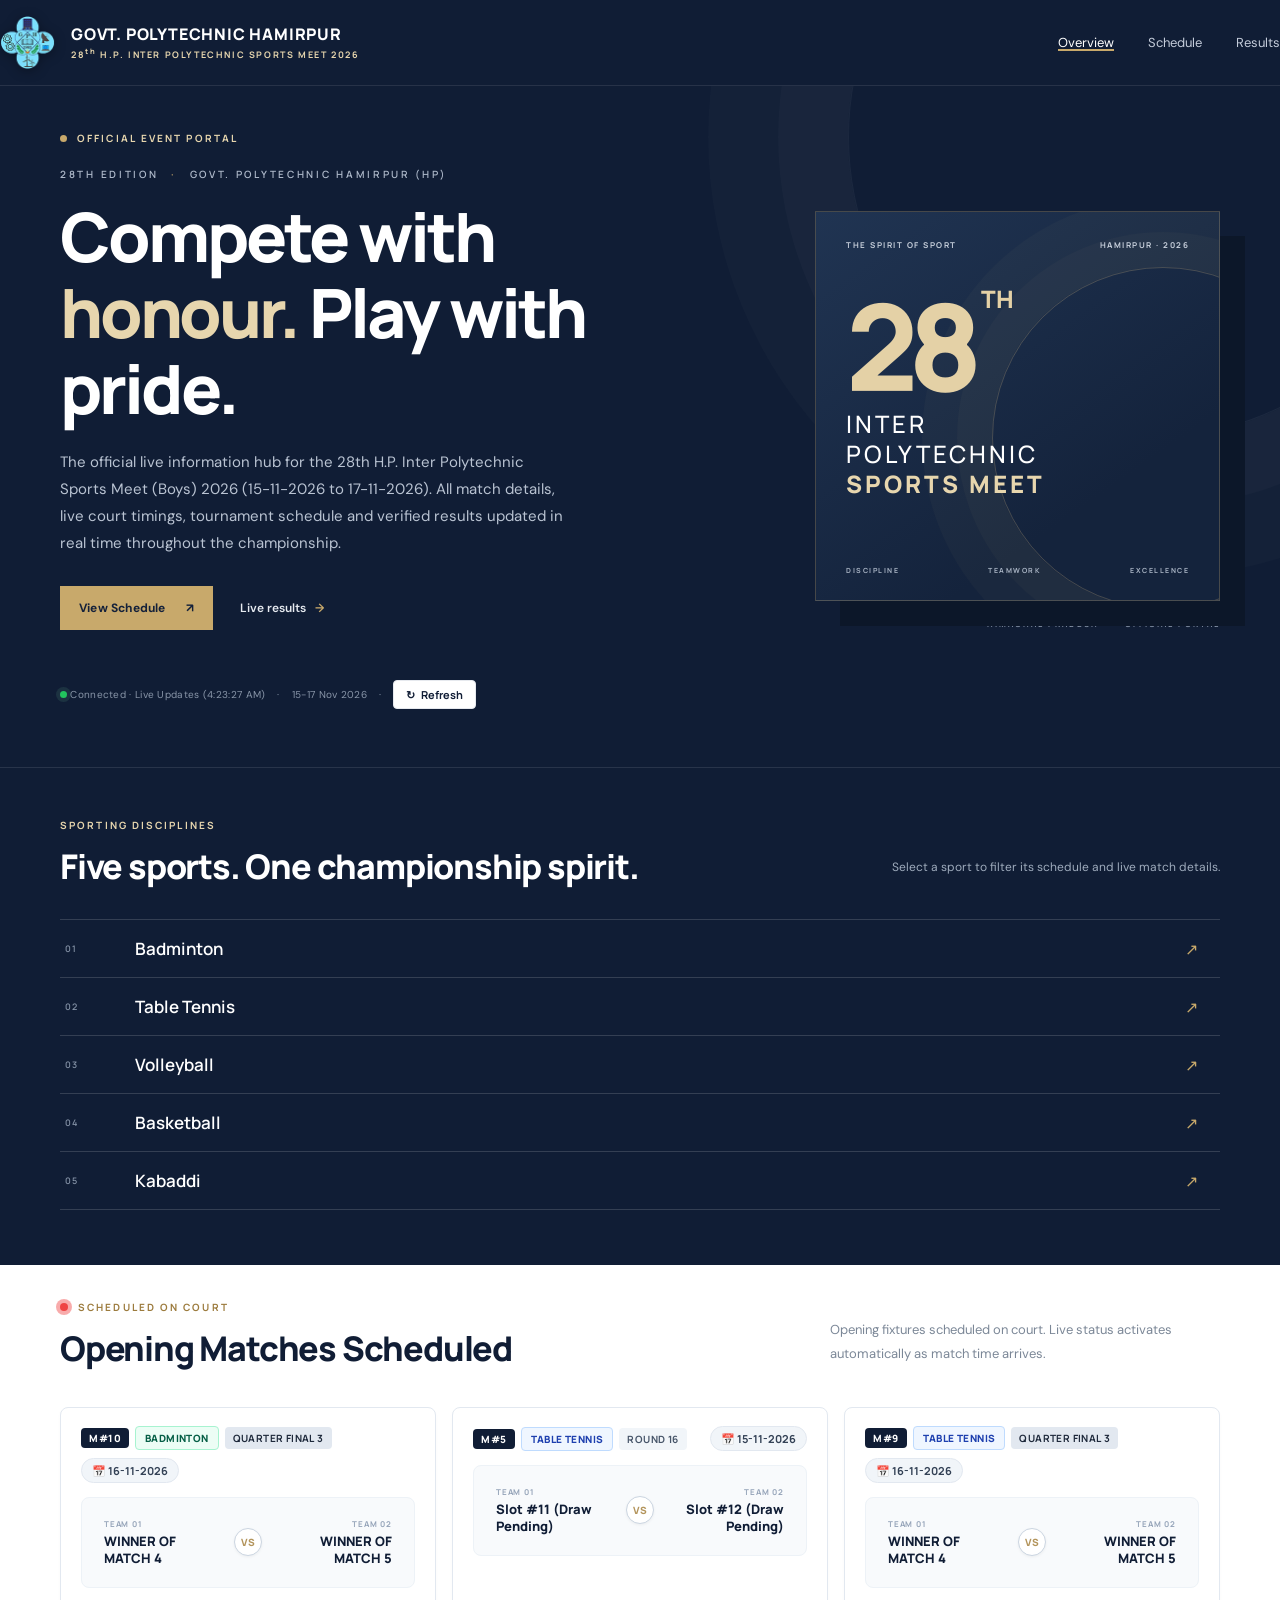
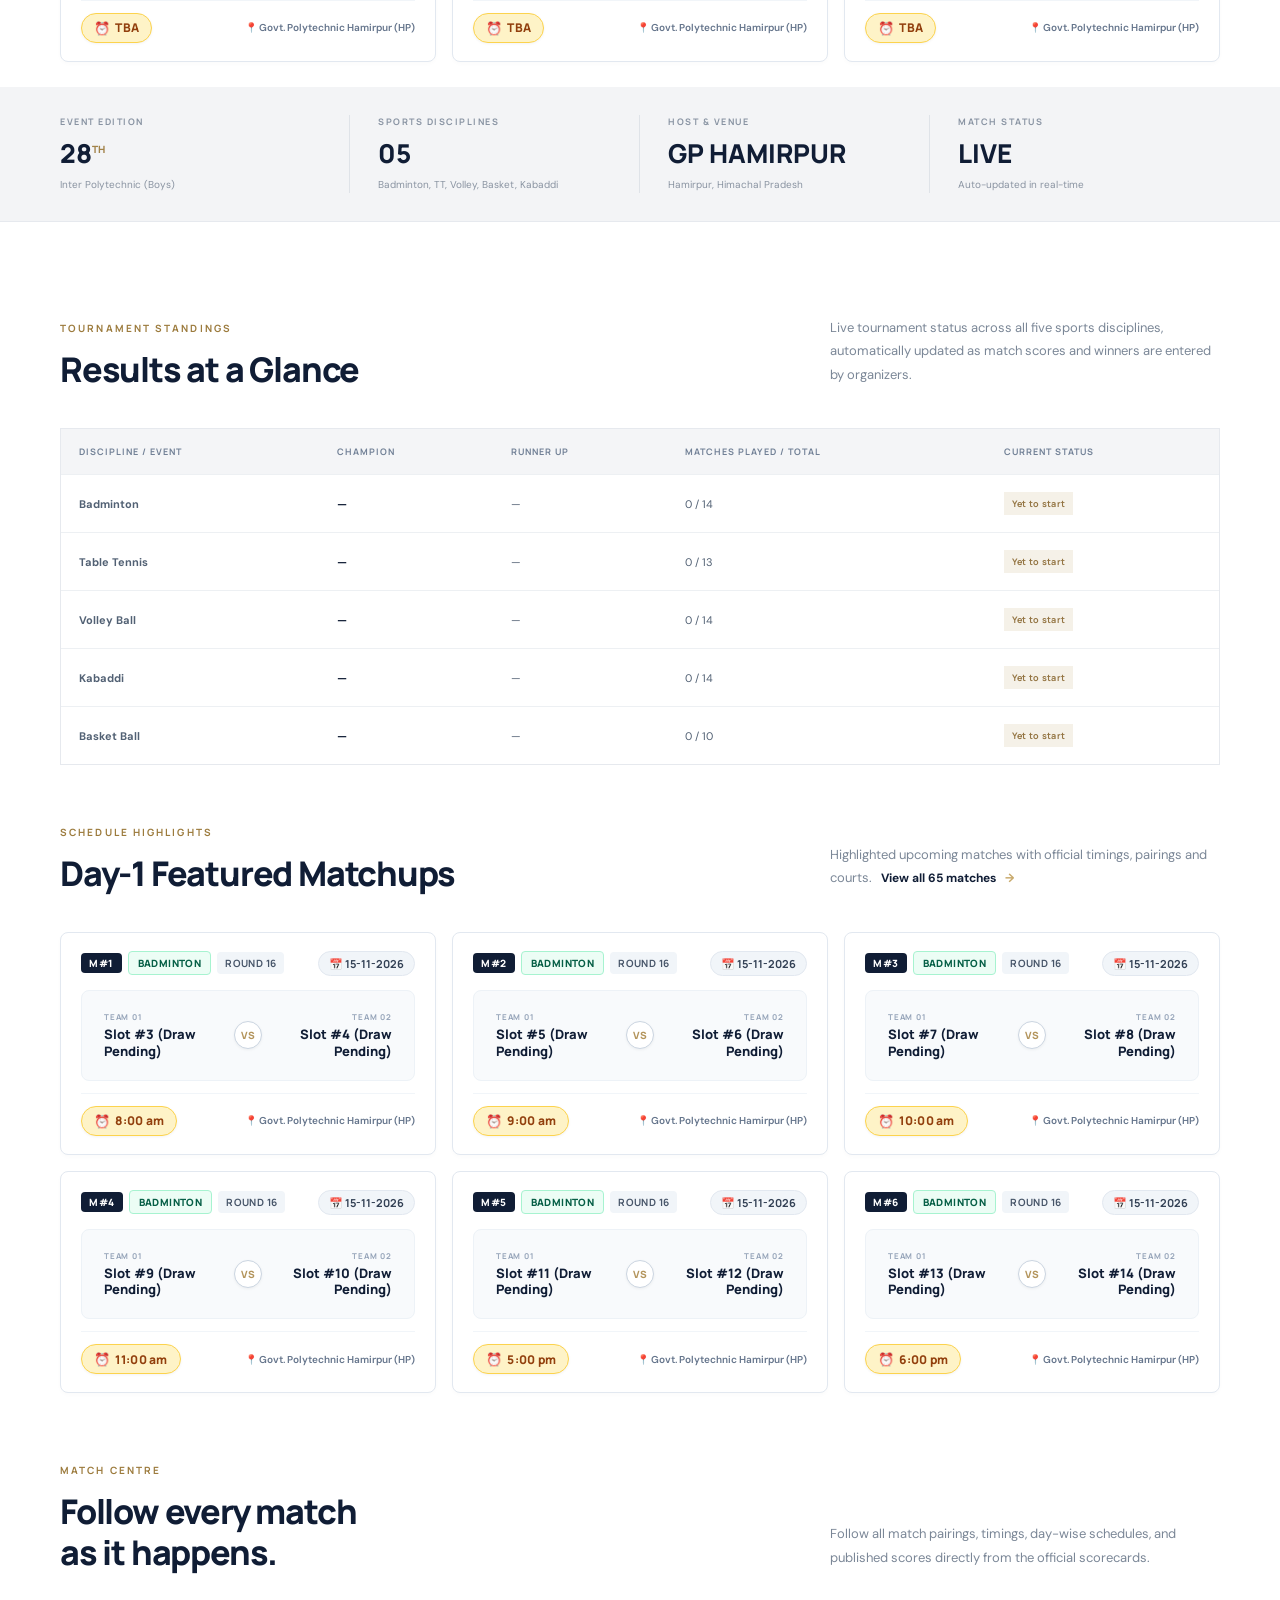
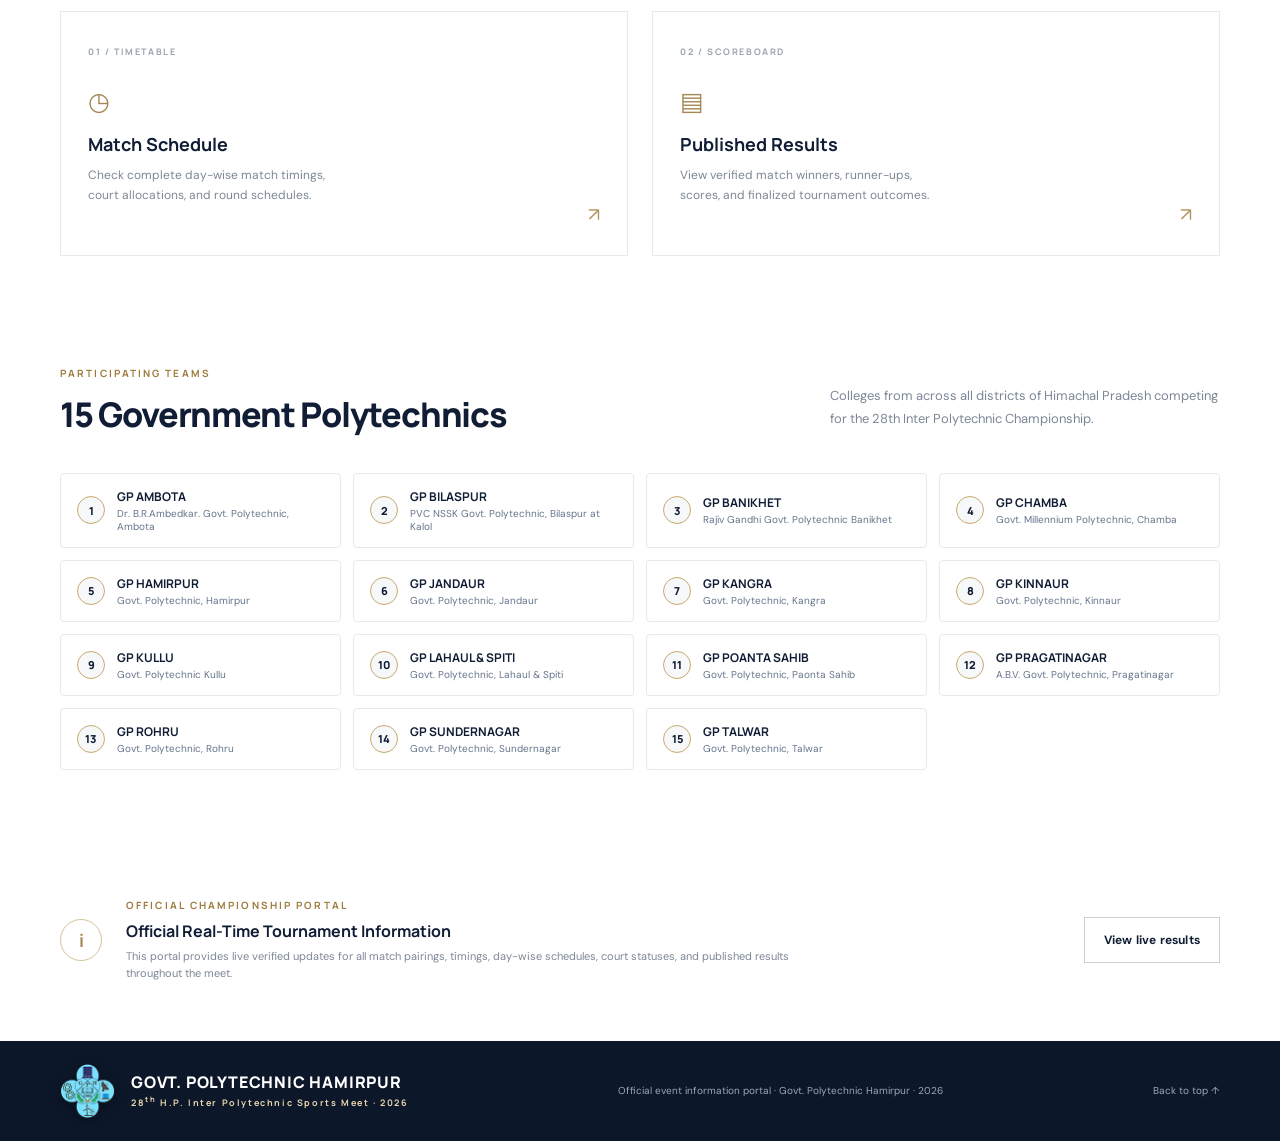
==== index.html @ bab9a82f "Add dedicated live match section in overview and show winner name instead of live once winner is upd" ====
<!doctype html>
<html lang="en">
<head>
  <meta charset="utf-8">
  <meta name="viewport" content="width=device-width,initial-scale=1">
  <meta name="theme-color" content="#101d35">
  <meta name="description" content="Official live match details, fixtures, schedule and results for the 28th H.P. Inter Polytechnic Sports Meet (Boys) 2026.">
  <title>28th H.P. Inter Polytechnic Sports Meet 2026 | Govt. Polytechnic Hamirpur</title>
  <link rel="icon" type="image/png" href="logo.png">
  <link rel="preconnect" href="https://fonts.googleapis.com">
  <link rel="preconnect" href="https://fonts.gstatic.com" crossorigin>
  <link href="https://fonts.googleapis.com/css2?family=DM+Sans:wght@400;500;600;700&family=Manrope:wght@400;500;600;700;800&display=swap" rel="stylesheet">
  <link rel="stylesheet" href="assets/css/style.css">
</head>
<body>
<header class="site-header">
  <div class="container nav-wrap">
    <a class="brand" href="index.html">
      <img class="brand-logo" src="logo.png" alt="Govt. Polytechnic Hamirpur Logo">
      <div class="brand-text">
        <span class="college-title">GOVT. POLYTECHNIC HAMIRPUR</span>
        <span class="event-subtitle">28<sup>th</sup> H.P. INTER POLYTECHNIC SPORTS MEET 2026</span>
      </div>
    </a>
    <button class="menu-toggle" aria-label="Toggle navigation" aria-expanded="false">☰</button>
    <nav class="nav-links">
      <a class="active" href="index.html">Overview</a>
      <a href="schedule.html">Schedule</a>
      <a href="results.html">Results</a>
    </nav>
  </div>
</header>

<main>
  <!-- Hero Section -->
  <section class="hero">
    <div class="container hero-grid">
      <div class="hero-copy">
        <div class="eyebrow"><span class="eyebrow-dot"></span> OFFICIAL EVENT PORTAL</div>
        <p class="edition">28TH EDITION <span>·</span> GOVT. POLYTECHNIC HAMIRPUR (HP)</p>
        <h1>Compete with<br><em>honour.</em> Play with pride.</h1>
        <p class="hero-text">The official live information hub for the 28th H.P. Inter Polytechnic Sports Meet (Boys) 2026 (15-11-2026 to 17-11-2026). All match details, live court timings, tournament schedule and verified results updated in real time throughout the championship.</p>
        <div class="hero-actions">
          <a class="btn btn-gold" href="schedule.html">View Schedule <span>↗</span></a>
          <a class="text-link" href="results.html">Live results <span>→</span></a>
        </div>
        <div class="hero-meta">
          <span id="update-status"><i class="live-dot"></i> Official Live Match Centre</span>
          <span>·</span>
          <span>15-17 Nov 2026</span>
          <span>·</span>
          <button id="btn-refresh" class="refresh-btn" type="button" title="Refresh live match data">
            <span class="spin-icon">↻</span> Refresh
          </button>
        </div>
      </div>
      <div class="hero-visual">
        <div class="visual-frame">
          <div class="visual-top">
            <span>THE SPIRIT OF SPORT</span>
            <span>HAMIRPUR · 2026</span>
          </div>
          <div class="visual-number">28<span>TH</span></div>
          <div class="visual-title">INTER<br>POLYTECHNIC<br><b>SPORTS MEET</b></div>
          <div class="visual-bottom">
            <span>DISCIPLINE</span>
            <span>TEAMWORK</span>
            <span>EXCELLENCE</span>
          </div>
        </div>
        <div class="visual-caption">HIMACHAL PRADESH <span>—</span> OFFICIAL PORTAL</div>
      </div>
    </div>
  </section>

  <!-- Sporting Disciplines Band (Shifted right below the Hero Section) -->
  <section class="sports-band sports-band-top">
    <div class="container">
      <div class="band-heading">
        <div>
          <p class="eyebrow">SPORTING DISCIPLINES</p>
          <h2>Five sports. One championship spirit.</h2>
        </div>
        <p>Select a sport to filter its schedule and live match details.</p>
      </div>
      <div class="sports-list">
        <a href="schedule.html?sport=Badminton"><span>01</span>Badminton <b>↗</b></a>
        <a href="schedule.html?sport=Table%20Tennis"><span>02</span>Table Tennis <b>↗</b></a>
        <a href="schedule.html?sport=Volleyball"><span>03</span>Volleyball <b>↗</b></a>
        <a href="schedule.html?sport=Basketball"><span>04</span>Basketball <b>↗</b></a>
        <a href="schedule.html?sport=Kabaddi"><span>05</span>Kabaddi <b>↗</b></a>
      </div>
    </div>
  </section>

  <!-- Live on Court Match Banner (Visible automatically when matches are active) -->
  <section class="live-banner-section container" id="live-banner-section" style="display: none;">
    <div class="live-banner-card">
      <div class="live-banner-header">
        <h3><span class="pulse-dot"></span> LIVE NOW ON COURT</h3>
        <span class="live-banner-clock" id="live-banner-clock">Live updates in progress</span>
      </div>
      <div class="live-banner-matches-grid" id="live-banner-content">
        <!-- Injected automatically by live match engine in app.js -->
      </div>
    </div>
  </section>

  <!-- Live Match Centre Section in Overview -->
  <section class="section container" id="live-matches-section" style="padding-top: 35px; padding-bottom: 25px;">
    <div class="section-heading">
      <div>
        <p class="eyebrow dark" id="live-section-eyebrow"><span class="pulse-dot"></span> LIVE MATCH CENTRE</p>
        <h2 id="live-section-title">Matches on Court</h2>
      </div>
      <p class="section-intro" id="live-section-desc">Active matches happening live on court according to the official tournament schedule. Live cards show in real time.</p>
    </div>
    <div class="interactive-cards-grid" id="live-matches-grid">
      <!-- Injected automatically by live match engine in app.js -->
    </div>
  </section>

  <!-- Quick Info Strip -->
  <section class="quick-strip">
    <div class="container quick-grid">
      <div>
        <span class="quick-label">EVENT EDITION</span>
        <strong>28<sup>TH</sup></strong>
        <small>Inter Polytechnic (Boys)</small>
      </div>
      <div>
        <span class="quick-label">SPORTS DISCIPLINES</span>
        <strong>05</strong>
        <small>Badminton, TT, Volley, Basket, Kabaddi</small>
      </div>
      <div>
        <span class="quick-label">HOST & VENUE</span>
        <strong>GP HAMIRPUR</strong>
        <small>Hamirpur, Himachal Pradesh</small>
      </div>
      <div>
        <span class="quick-label">MATCH STATUS</span>
        <strong>LIVE</strong>
        <small>Auto-updated in real-time</small>
      </div>
    </div>
  </section>

  <!-- Live Tournament Standings / Champions Section -->
  <section class="section container" style="padding-bottom: 50px;">
    <div class="section-heading">
      <div>
        <p class="eyebrow dark">TOURNAMENT STANDINGS</p>
        <h2>Results at a Glance</h2>
      </div>
      <p class="section-intro">Live tournament status across all five sports disciplines, automatically updated as match scores and winners are entered by organizers.</p>
    </div>
    
    <div class="table-wrap">
      <table>
        <thead>
          <tr>
            <th>DISCIPLINE / EVENT</th>
            <th>CHAMPION</th>
            <th>RUNNER UP</th>
            <th>MATCHES PLAYED / TOTAL</th>
            <th>CURRENT STATUS</th>
          </tr>
        </thead>
        <tbody id="champions-body">
          <!-- Populated dynamically by app.js -->
        </tbody>
      </table>
    </div>
  </section>

  <!-- Featured Schedule & Match Highlights Section -->
  <section class="section container" style="padding-top: 10px; padding-bottom: 50px;">
    <div class="section-heading">
      <div>
        <p class="eyebrow dark">SCHEDULE HIGHLIGHTS</p>
        <h2>Day-1 Featured Matchups</h2>
      </div>
      <p class="section-intro">Highlighted upcoming matches with official timings, pairings and courts. <a class="text-link" href="schedule.html" style="color:var(--navy);font-weight:700;display:inline-block;margin-left:6px">View all 65 matches <span>→</span></a></p>
    </div>
    <div class="interactive-cards-grid" id="home-matches-grid">
      <!-- Populated dynamically by app.js -->
    </div>
  </section>

  <!-- Navigation feature cards -->
  <section class="section container" style="padding-top: 20px;">
    <div class="section-heading">
      <div>
        <p class="eyebrow dark">MATCH CENTRE</p>
        <h2>Follow every match<br>as it happens.</h2>
      </div>
      <p class="section-intro">Follow all match pairings, timings, day-wise schedules, and published scores directly from the official scorecards.</p>
    </div>
    <div class="feature-grid">
      <a class="feature-card" href="schedule.html">
        <span class="feature-index">01 / TIMETABLE</span>
        <div class="feature-icon">◷</div>
        <h3>Match Schedule</h3>
        <p>Check complete day-wise match timings, court allocations, and round schedules.</p>
        <span class="feature-arrow">↗</span>
      </a>
      <a class="feature-card" href="results.html">
        <span class="feature-index">02 / SCOREBOARD</span>
        <div class="feature-icon">▤</div>
        <h3>Published Results</h3>
        <p>View verified match winners, runner-ups, scores, and finalized tournament outcomes.</p>
        <span class="feature-arrow">↗</span>
      </a>
    </div>
  </section>

  <!-- Participating Institutes -->
  <section class="section container" style="padding-top: 10px; padding-bottom: 70px;">
    <div class="section-heading">
      <div>
        <p class="eyebrow dark">PARTICIPATING TEAMS</p>
        <h2>15 Government Polytechnics</h2>
      </div>
      <p class="section-intro">Colleges from across all districts of Himachal Pradesh competing for the 28th Inter Polytechnic Championship.</p>
    </div>
    <div class="institutes-grid" id="institutes-grid">
      <!-- Populated dynamically by app.js -->
    </div>
  </section>

  <!-- Notice Section -->
  <section class="notice-section container">
    <div class="notice-mark">i</div>
    <div>
      <p class="eyebrow dark">OFFICIAL CHAMPIONSHIP PORTAL</p>
      <h3>Official Real-Time Tournament Information</h3>
      <p>This portal provides live verified updates for all match pairings, timings, day-wise schedules, court statuses, and published results throughout the meet.</p>
    </div>
    <a class="btn btn-outline" href="results.html">View live results</a>
  </section>
</main>

<footer class="site-footer">
  <div class="container footer-inner">
    <a class="brand footer-brand" href="index.html">
      <img class="brand-logo" src="logo.png" alt="Govt. Polytechnic Hamirpur Logo">
      <div class="brand-text">
        <span class="college-title">GOVT. POLYTECHNIC HAMIRPUR</span>
        <span class="event-subtitle">28<sup>th</sup> H.P. Inter Polytechnic Sports Meet · 2026</span>
      </div>
    </a>
    <p>Official event information portal · Govt. Polytechnic Hamirpur · 2026</p>
    <span class="footer-top"><a href="#">Back to top ↑</a></span>
  </div>
</footer>

<script src="assets/js/sheets.js"></script>
<script src="assets/js/app.js"></script>
</body>
</html>
---- assets/css/style.css ----
:root{--navy:#101d35;--navy2:#172844;--ink:#17243a;--muted:#718096;--gold:#c8a96b;--gold-light:#e7d6ae;--paper:#f7f8fa;--line:#e6e9ee;--white:#fff}*{box-sizing:border-box}html{scroll-behavior:smooth}body{margin:0;color:var(--ink);font-family:'DM Sans',sans-serif;background:#fff}a{color:inherit;text-decoration:none}.container{width:min(1160px,calc(100% - 48px));margin:auto}.site-header{min-height:86px;background:var(--navy);color:#fff;border-bottom:1px solid #ffffff18;position:relative;z-index:10;display:flex;align-items:center}.nav-wrap{height:100%;width:100%;display:flex;align-items:center;justify-content:space-between}.brand{display:flex;align-items:center;gap:14px;color:#fff}.brand-logo{height:54px;width:auto;max-width:62px;object-fit:contain;filter:drop-shadow(0 2px 6px rgba(0,0,0,0.35));transition:transform .2s ease}.brand:hover .brand-logo{transform:scale(1.05)}.brand-text{display:flex;flex-direction:column}.college-title{display:block;font:800 16px/1.2 Manrope,sans-serif;letter-spacing:.8px;color:#fff}.event-subtitle{display:block;font:700 9px/1.3 Manrope,sans-serif;letter-spacing:1.6px;color:var(--gold-light);margin-top:3px}.brand-mark{height:39px;width:39px;border:1px solid #c8a96b;display:grid;place-items:center;color:var(--gold-light);font:800 13px Manrope,sans-serif;letter-spacing:-1px}.brand b,.brand small{display:block}.brand b{font:700 11px Manrope,sans-serif;letter-spacing:1.2px}.brand small{font-size:9px;letter-spacing:2.1px;color:#c3cad5;margin-top:4px}.nav-links{display:flex;gap:34px;height:100%;align-items:center}.nav-links a{height:100%;display:flex;align-items:center;position:relative;font-size:13px;color:#c4ccda}.nav-links a:hover,.nav-links a.active{color:#fff}.nav-links a.active:after{content:'';height:2px;background:var(--gold);position:absolute;bottom:0;left:0;right:0}.menu-toggle{display:none;background:none;border:0;color:white;font-size:24px}.hero{background:var(--navy);color:white;overflow:hidden;position:relative}.hero:before{content:'';position:absolute;width:600px;height:600px;border:1px solid #ffffff0d;border-radius:50%;right:-170px;top:-250px;box-shadow:0 0 0 70px #ffffff05,0 0 0 140px #ffffff04}.hero-grid{min-height:590px;display:grid;grid-template-columns:1.08fr .92fr;align-items:center;gap:60px;padding-top:45px;padding-bottom:58px;position:relative}.eyebrow{font:700 10px Manrope,sans-serif;letter-spacing:2.1px;color:var(--gold-light);display:flex;align-items:center;gap:10px;margin:0 0 22px}.eyebrow.dark{color:#9c7b3d}.eyebrow-dot,.live-dot{width:7px;height:7px;border-radius:50%;background:var(--gold);display:inline-block}.edition{font:600 10px Manrope,sans-serif;letter-spacing:2.7px;color:#aeb9ca;margin:0 0 17px}.edition span{color:var(--gold);padding:0 8px}.hero h1,.page-hero h1{font:800 clamp(42px,5.5vw,68px)/1.12 Manrope,sans-serif;letter-spacing:-3px;margin:0;max-width:680px}.hero h1 em,.page-hero h1 em{font-style:normal;color:var(--gold-light)}.hero-text{font-size:15px;line-height:1.8;color:#b9c3d2;max-width:510px;margin:23px 0 29px}.hero-actions{display:flex;align-items:center;gap:27px}.btn{display:inline-flex;align-items:center;justify-content:center;gap:20px;padding:14px 19px;font-size:12px;font-weight:700;letter-spacing:.2px;transition:.2s}.btn-gold{background:var(--gold);color:#14213a}.btn-gold:hover{background:#e0c58d;transform:translateY(-2px)}.text-link{font-size:12px;font-weight:600;color:#e6eaf0}.text-link span{color:var(--gold);padding-left:6px}.hero-meta{display:flex;align-items:center;gap:12px;color:#8996a9;font-size:10px;margin-top:50px;letter-spacing:.3px}.hero-meta .live-dot{background:#72c69b;box-shadow:0 0 0 4px #72c69b20}.hero-visual{justify-self:end;width:min(100%,405px);position:relative}.visual-frame{height:390px;border:1px solid #b99c644d;background:linear-gradient(145deg,#203452,#14233c 72%);padding:27px 30px;position:relative;overflow:hidden;box-shadow:25px 25px 0 #0c1729}.visual-frame:before{content:'';position:absolute;width:340px;height:340px;border:1px solid #d6bd8240;border-radius:50%;right:-115px;top:55px;box-shadow:0 0 0 35px #d6bd8208,0 0 0 70px #d6bd8208}.visual-top,.visual-bottom{display:flex;justify-content:space-between;font:700 8px Manrope,sans-serif;letter-spacing:1.5px;color:#c8d0dc;position:relative}.visual-number{font:800 120px/.95 Manrope,sans-serif;letter-spacing:-10px;color:#e4d1a6;margin-top:38px;position:relative}.visual-number span{font-size:24px;letter-spacing:0;vertical-align:top;margin-left:8px}.visual-title{font:500 24px/1.25 Manrope,sans-serif;letter-spacing:3px;color:#fff;position:relative;margin-top:7px}.visual-title b{font-weight:800;color:var(--gold-light)}.visual-bottom{position:absolute;bottom:25px;left:30px;right:30px;color:#a9b4c4;font-size:7px}.visual-caption{text-align:right;color:#8f9caf;font:600 8px Manrope,sans-serif;letter-spacing:2px;margin-top:17px}.visual-caption span{color:var(--gold);padding:0 5px}.quick-strip{background:#f3f4f6;border-bottom:1px solid var(--line)}.quick-grid{display:grid;grid-template-columns:repeat(4,1fr);padding:28px 0}.quick-grid>div{padding:0 28px;border-right:1px solid #dfe3e8}.quick-grid>div:first-child{padding-left:0}.quick-grid>div:last-child{border:0}.quick-label{display:block;font:700 9px Manrope,sans-serif;letter-spacing:1.5px;color:#8893a2}.quick-grid strong{display:block;font:800 26px Manrope,sans-serif;color:var(--navy);margin:7px 0 1px}.quick-grid sup{font-size:10px;color:#a18248}.quick-grid small{color:#8993a1;font-size:10px}.section{padding-top:94px;padding-bottom:100px}.section-heading,.band-heading{display:flex;align-items:end;justify-content:space-between;gap:40px;margin-bottom:38px}.section-heading h2,.band-heading h2{font:800 34px/1.2 Manrope,sans-serif;letter-spacing:-1.2px;color:var(--navy);margin:0}.section-heading .eyebrow{margin-bottom:14px}.section-intro{max-width:390px;color:#7b8797;font-size:13px;line-height:1.8;margin:0 0 4px}.feature-grid{display:grid;grid-template-columns:repeat(auto-fit, minmax(300px, 1fr));gap:24px}.feature-card{border:1px solid var(--line);padding:27px 27px 30px;min-height:245px;position:relative;transition:.25s;background:white}.feature-card:hover{border-color:#c8a96b;transform:translateY(-4px);box-shadow:0 14px 35px #16243a0b}.feature-index{font:700 9px Manrope,sans-serif;letter-spacing:1.6px;color:#9aa3af}.feature-icon{font-size:25px;color:#a48752;margin:25px 0 14px}.feature-card h3{font:700 18px Manrope,sans-serif;color:var(--navy);margin:0 0 9px}.feature-card p{font-size:12px;line-height:1.7;color:#7d8795;max-width:260px;margin:0}.feature-arrow{position:absolute;right:27px;bottom:28px;color:#b3945b;font-size:19px}.sports-band{background:var(--navy);color:white;padding:75px 0 80px}.band-heading{margin-bottom:32px}.band-heading h2{color:#fff}.band-heading .eyebrow{margin-bottom:14px}.band-heading>p{color:#9eabbc;font-size:12px}.sports-list{border-top:1px solid #ffffff26}.sports-list a{display:grid;grid-template-columns:70px 1fr 30px;align-items:center;padding:17px 5px;border-bottom:1px solid #ffffff26;font:600 17px Manrope,sans-serif;transition:.2s}.sports-list a:hover{color:var(--gold-light);padding-left:13px}.sports-list a span{font:600 9px Manrope,sans-serif;letter-spacing:1px;color:#8492a6}.sports-list a b{font-size:16px;color:var(--gold);font-weight:400}.notice-section{display:flex;align-items:center;gap:24px;padding-top:58px;padding-bottom:58px}.notice-mark{flex:0 0 42px;height:42px;border:1px solid #d8c49b;border-radius:50%;display:grid;place-items:center;color:#a48752;font:700 18px Manrope}.notice-section>div:nth-child(2){flex:1}.notice-section .eyebrow{margin:0 0 8px}.notice-section h3{font:700 16px Manrope;margin:0 0 6px;color:var(--navy)}.notice-section p:not(.eyebrow){font-size:11px;color:#7c8796;line-height:1.6;margin:0;max-width:670px}.btn-outline{border:1px solid #cbd1d9;color:var(--navy);white-space:nowrap}.btn-outline:hover{border-color:var(--gold);background:#fbf9f4}.site-footer{background:#0c1729;color:#9ca9bb}.footer-inner{min-height:100px;display:flex;align-items:center;justify-content:space-between;gap:20px}.footer-brand .brand-mark{height:33px;width:33px}.footer-brand b{font-size:9px}.footer-brand small{font-size:8px}.footer-inner>p,.footer-top{font-size:10px}.footer-top a:hover{color:var(--gold-light)}
/* Inner pages */
.page-hero{background:var(--navy);color:white;padding:70px 0 55px}.page-hero .eyebrow{margin-bottom:17px}.page-hero h1{font-size:52px}.page-hero>div>p:not(.eyebrow){color:#aeb9c8;font-size:13px;margin:15px 0 26px}.breadcrumb{display:flex;gap:10px;color:#8e9caf;font-size:10px}.breadcrumb a{color:var(--gold-light)}.data-section{padding-top:64px;padding-bottom:100px;min-height:480px}.data-toolbar{display:flex;justify-content:space-between;align-items:end;gap:20px;margin-bottom:27px}.data-toolbar .eyebrow{margin-bottom:10px}.data-toolbar h2{font:800 26px Manrope;color:var(--navy);margin:0}.muted{color:#8792a1;font-size:12px;margin:7px 0 0}.data-status{font-size:10px;color:#798596;display:flex;align-items:center;gap:9px;padding-bottom:5px}.data-status .live-dot{background:#72b990}.filter-row{display:flex;gap:12px;margin-bottom:20px}.search-box{display:flex;align-items:center;gap:9px;flex:1;border:1px solid var(--line);height:44px;padding:0 14px;color:#8c98a7}.search-box span{font-size:20px}.search-box input{border:0;outline:0;width:100%;font:12px 'DM Sans';color:var(--ink)}.filter-row select{min-width:185px;border:1px solid var(--line);background:white;padding:0 13px;color:#475569;font:12px 'DM Sans';outline:0}.table-wrap{border:1px solid var(--line);overflow-x:auto}table{width:100%;border-collapse:collapse;text-align:left;min-width:720px}thead{background:#f4f5f7}th{font:700 9px Manrope;letter-spacing:1px;color:#718096;padding:16px 18px}td{font-size:11px;color:#526174;padding:17px 18px;border-top:1px solid #edf0f3}tbody tr:hover{background:#fbfaf7}.sport-tag{display:inline-block;background:#f5f1e8;color:#947543;padding:5px 8px;font:700 9px Manrope;letter-spacing:.3px;white-space:nowrap}.table-foot{display:flex;justify-content:space-between;color:#9aa3af;font-size:10px;padding:13px 2px}.empty-state{padding:35px;text-align:center;color:#8a95a3;font-size:12px}.fixture-grid{display:grid;grid-template-columns:repeat(2,1fr);gap:14px}.match-card{border:1px solid var(--line);padding:19px 20px;background:#fff}.match-card-top,.match-card-foot{display:flex;justify-content:space-between;align-items:center;gap:10px;color:#929cab;font-size:9px}.match-versus{display:grid;grid-template-columns:1fr 35px 1fr;gap:10px;align-items:center;padding:22px 0}.match-versus>div:last-child{text-align:right}.match-versus small{display:block;color:#9aa3af;font:600 8px Manrope;letter-spacing:.8px;margin-bottom:7px}.match-versus strong{font:700 13px Manrope;color:var(--navy)}.match-versus>span{text-align:center;color:#b2945c;font:800 11px Manrope}.match-card-foot{border-top:1px solid #edf0f3;padding-top:13px}.match-card-foot span:last-child{text-align:right}
@media(max-width:800px){.container{width:min(100% - 36px,620px)}.hero-grid{grid-template-columns:1fr;gap:42px;padding-top:65px}.hero-visual{justify-self:center;width:min(100%,390px)}.hero h1{font-size:54px}.quick-grid{grid-template-columns:repeat(2,1fr);row-gap:24px}.quick-grid>div:nth-child(2){border:0}.quick-grid>div:nth-child(3){padding-left:0}.section-heading,.band-heading{display:block}.section-intro,.band-heading>p{margin-top:16px}.feature-grid{grid-template-columns:1fr}.feature-card{min-height:210px}.notice-section{align-items:flex-start;flex-wrap:wrap}.notice-section>div:nth-child(2){min-width:calc(100% - 70px)}.notice-section .btn{margin-left:66px}.footer-inner{padding:22px 0;flex-wrap:wrap}.footer-inner>p{order:3;width:100%;margin:0}.page-hero h1{font-size:44px}.data-toolbar{align-items:flex-start;flex-direction:column}.fixture-grid{grid-template-columns:1fr}}
@media(max-width:560px){.site-header{min-height:72px}.brand-logo{height:42px}.college-title{font-size:12px;letter-spacing:.4px}.event-subtitle{font-size:7.5px;letter-spacing:.8px}.footer-brand .brand-logo{height:36px}.footer-brand .college-title{font-size:12px}.footer-brand .event-subtitle{font-size:7.5px}.menu-toggle{display:block}.nav-links{display:none;position:absolute;top:72px;left:0;right:0;height:auto;background:#101d35;padding:8px 22px 18px;flex-direction:column;align-items:stretch;gap:0;border-top:1px solid #ffffff20}.nav-links.open{display:flex}.nav-links a{height:42px}.nav-links a.active:after{width:25px;right:auto}.brand b{font-size:9px}.hero-grid{min-height:0;padding-top:55px;padding-bottom:45px}.hero h1{font-size:43px;letter-spacing:-2px}.hero-text{font-size:13px}.hero-actions{gap:18px}.hero-meta{margin-top:35px;font-size:9px}.visual-frame{height:320px;padding:22px}.visual-number{font-size:100px;margin-top:30px}.visual-title{font-size:20px}.visual-bottom{left:22px;right:22px;bottom:20px}.quick-grid{padding:23px 0}.quick-grid>div{padding:0 15px}.quick-grid strong{font-size:23px}.section{padding-top:65px;padding-bottom:70px}.section-heading h2,.band-heading h2{font-size:29px}.sports-band{padding:58px 0}.sports-list a{font-size:15px;grid-template-columns:48px 1fr 25px}.notice-section{padding-top:40px;padding-bottom:40px}.footer-inner{gap:14px}.footer-top{margin-left:auto}.page-hero{padding:55px 0 42px}.page-hero h1{font-size:39px}.data-section{padding-top:45px;padding-bottom:65px}.filter-row{flex-direction:column}.filter-row select{height:43px}.table-foot{gap:10px;flex-direction:column}.match-versus strong{font-size:11px}}

/* Live Sheet Integration & Component Additions */
.refresh-btn {
  display: inline-flex;
  align-items: center;
  gap: 6px;
  background: #ffffff;
  border: 1px solid var(--line);
  color: var(--navy);
  font: 700 11px Manrope, sans-serif;
  padding: 6px 12px;
  border-radius: 4px;
  cursor: pointer;
  transition: all .2s ease;
}
.refresh-btn:hover {
  background: #f7f9fc;
  border-color: var(--gold);
  color: var(--gold);
}
.refresh-btn.spinning svg, .refresh-btn.spinning .spin-icon {
  animation: spin 1s linear infinite;
}
@keyframes spin {
  100% { transform: rotate(360deg); }
}

.match-no-badge {
  display: inline-block;
  background: var(--navy);
  color: #fff;
  font: 700 9px Manrope, sans-serif;
  padding: 3px 6px;
  border-radius: 3px;
  margin-right: 6px;
}
.team-sub {
  font-size: 11px;
  color: var(--navy);
  margin-top: 4px;
  font-weight: 600;
}
.match-winner-badge {
  margin-top: 10px;
  padding: 8px 12px;
  background: linear-gradient(135deg, #f0fdf4 0%, #dcfce7 100%);
  border: 1px solid #86efac;
  border-radius: 6px;
  color: #166534;
  font: 700 12px Manrope, sans-serif;
  display: flex;
  align-items: center;
  gap: 8px;
  flex-wrap: wrap;
}
.match-winner-badge .winner-name {
  color: #14532d;
  font-weight: 800;
  font-size: 13px;
}
.match-winner-badge .runner-up-label {
  margin-left: auto;
  color: #475569;
  font-size: 11px;
  font-weight: 600;
  background: rgba(255, 255, 255, 0.7);
  padding: 2px 6px;
  border-radius: 4px;
}
.match-pending-badge {
  margin-top: 10px;
  padding: 6px 10px;
  background: #f8fafc;
  border: 1px solid #e2e8f0;
  border-radius: 4px;
  color: #64748b;
  font: 600 10px Manrope, sans-serif;
}

/* Champions Summary Table / Cards */
.champions-section {
  margin-bottom: 35px;
  border: 1px solid var(--line);
  background: #fff;
  border-radius: 6px;
  overflow: hidden;
}
.champions-header {
  background: var(--navy);
  color: #fff;
  padding: 16px 20px;
  display: flex;
  align-items: center;
  justify-content: space-between;
}
.champions-header h3 {
  margin: 0;
  font: 700 15px Manrope, sans-serif;
  letter-spacing: .5px;
}
.champions-header span {
  font-size: 11px;
  color: var(--gold-light);
}

/* Institutes grid on Home */
.institutes-grid {
  display: grid;
  grid-template-columns: repeat(auto-fill, minmax(240px, 1fr));
  gap: 12px;
  margin-top: 24px;
}
.institute-card {
  border: 1px solid var(--line);
  background: #fff;
  padding: 14px 16px;
  border-radius: 4px;
  display: flex;
  align-items: center;
  gap: 12px;
  transition: transform .2s ease, border-color .2s ease;
}
.institute-card:hover {
  transform: translateY(-2px);
  border-color: var(--gold);
}
.institute-badge {
  width: 28px;
  height: 28px;
  border-radius: 50%;
  background: var(--paper);
  border: 1px solid var(--gold);
  color: var(--navy);
  display: grid;
  place-items: center;
  font: 800 11px Manrope, sans-serif;
  flex-shrink: 0;
}
.institute-info strong {
  display: block;
  font: 700 12px Manrope, sans-serif;
  color: var(--navy);
}
.institute-info small {
  display: block;
  font-size: 10px;
  color: #64748b;
  margin-top: 2px;
}

.status-live-tag {
  display: inline-flex;
  align-items: center;
  gap: 6px;
  padding: 4px 10px;
  background: #ecfdf5;
  color: #065f46;
  border: 1px solid #a7f3d0;
  border-radius: 20px;
  font: 700 10px Manrope, sans-serif;
}

/* ==========================================================
   ENHANCED INTERACTIVE CARDS & TIME HIGHLIGHTS
   ========================================================== */

/* Time Highlight Pill */
.time-highlight-pill {
  display: inline-flex;
  align-items: center;
  gap: 5px;
  background: #fef3c7;
  color: #92400e;
  border: 1px solid #fcd34d;
  padding: 5px 12px;
  border-radius: 20px;
  font: 800 12px Manrope, sans-serif;
  letter-spacing: .3px;
  box-shadow: 0 1px 3px rgba(0,0,0,0.05);
}
.time-highlight-pill svg, .time-highlight-pill .time-icon {
  font-size: 13px;
}

/* Date Pill */
.date-highlight-pill {
  display: inline-flex;
  align-items: center;
  gap: 5px;
  background: #f1f5f9;
  color: #334155;
  border: 1px solid #e2e8f0;
  padding: 4px 10px;
  border-radius: 20px;
  font: 700 11px Manrope, sans-serif;
}

/* Sport-specific tags */
.sport-badge {
  display: inline-flex;
  align-items: center;
  gap: 4px;
  padding: 4px 9px;
  border-radius: 4px;
  font: 800 10px Manrope, sans-serif;
  letter-spacing: .4px;
  text-transform: uppercase;
}
.sport-badge-badminton { background: #ecfdf5; color: #065f46; border: 1px solid #a7f3d0; }
.sport-badge-tt { background: #eff6ff; color: #1e40af; border: 1px solid #bfdbfe; }
.sport-badge-volleyball { background: #fffbeb; color: #92400e; border: 1px solid #fde68a; }
.sport-badge-basketball { background: #faf5ff; color: #6b21a8; border: 1px solid #e9d5ff; }
.sport-badge-kabaddi { background: #fff1f2; color: #9f1239; border: 1px solid #fecdd3; }

/* Round Badges with Special Tournament Highlighting */
.round-badge {
  display: inline-block;
  padding: 4px 8px;
  border-radius: 4px;
  font: 700 10px Manrope, sans-serif;
  letter-spacing: .4px;
  background: #f1f5f9;
  color: #475569;
}
.round-badge-final {
  background: linear-gradient(135deg, #c8a96b, #b3945b);
  color: #ffffff;
  font-weight: 800;
  letter-spacing: .6px;
  box-shadow: 0 2px 8px rgba(200, 169, 107, 0.4);
}
.round-badge-semi {
  background: #17243a;
  color: #e7d6ae;
  border: 1px solid #c8a96b;
  font-weight: 800;
}
.round-badge-qf {
  background: #e2e8f0;
  color: #1e293b;
  font-weight: 700;
}

/* View Switcher Toggle (Cards vs Table) */
.view-toggle {
  display: inline-flex;
  border: 1px solid var(--line);
  border-radius: 6px;
  background: #f8fafc;
  padding: 2px;
}
.view-btn {
  border: 0;
  background: none;
  font: 700 11px Manrope, sans-serif;
  color: #64748b;
  padding: 6px 14px;
  border-radius: 4px;
  cursor: pointer;
  transition: all .2s ease;
  display: inline-flex;
  align-items: center;
  gap: 5px;
}
.view-btn:hover {
  color: var(--navy);
}
.view-btn.active {
  background: #ffffff;
  color: var(--navy);
  box-shadow: 0 1px 4px rgba(0,0,0,0.08);
}

/* Interactive Match Card Grid */
.interactive-cards-grid {
  display: grid;
  grid-template-columns: repeat(auto-fill, minmax(340px, 1fr));
  gap: 16px;
}

.match-interactive-card {
  border: 1px solid #e2e8f0;
  border-radius: 8px;
  background: #ffffff;
  padding: 18px 20px;
  transition: all .25s cubic-bezier(0.16, 1, 0.3, 1);
  display: flex;
  flex-direction: column;
  position: relative;
  box-shadow: 0 2px 4px rgba(0,0,0,0.02);
}
.match-interactive-card:hover {
  transform: translateY(-3px);
  border-color: #c8a96b;
  box-shadow: 0 12px 24px rgba(16, 29, 53, 0.08);
}

.card-top-bar {
  display: flex;
  justify-content: space-between;
  align-items: center;
  gap: 8px;
  flex-wrap: wrap;
  margin-bottom: 14px;
}
.card-badges-left {
  display: flex;
  align-items: center;
  gap: 6px;
  flex-wrap: wrap;
}
.card-badges-right {
  display: flex;
  align-items: center;
  gap: 6px;
}

.match-pill-id {
  background: var(--navy);
  color: #fff;
  font: 800 10px Manrope, sans-serif;
  padding: 3px 8px;
  border-radius: 4px;
  letter-spacing: .5px;
}

/* Versus Box inside Card */
.card-versus-box {
  background: #f8fafc;
  border: 1px solid #edf2f7;
  border-radius: 8px;
  padding: 12px;
  margin-bottom: 12px;
  display: grid;
  grid-template-columns: 1fr 34px 1fr;
  align-items: center;
  gap: 8px;
  transition: all .25s ease;
}
.match-interactive-card.is-completed-card {
  border-color: #86efac;
}
.team-box {
  display: flex;
  flex-direction: column;
  padding: 8px 10px;
  border-radius: 6px;
  transition: all .2s ease;
  min-height: 54px;
  justify-content: center;
}
.team-box.team-b {
  text-align: right;
  align-items: flex-end;
}
.team-label-tag {
  font: 700 8px Manrope, sans-serif;
  letter-spacing: .8px;
  color: #94a3b8;
  margin-bottom: 4px;
  text-transform: uppercase;
  display: inline-flex;
  align-items: center;
  gap: 3px;
}
.team-name-text {
  font: 800 13px Manrope, sans-serif;
  color: var(--navy);
  line-height: 1.3;
}

/* Crowned Winner & Defeated Styling */
.team-box.is-winner-team {
  background: #f0fdf4;
  border: 1.5px solid #22c55e;
  box-shadow: 0 2px 10px rgba(34, 197, 94, 0.18);
}
.team-box.is-winner-team .team-label-tag {
  color: #15803d;
  font-weight: 800;
  background: #dcfce7;
  padding: 2px 6px;
  border-radius: 3px;
}
.team-box.is-winner-team .team-name-text {
  color: #14532d;
  font-weight: 800;
}
.crown-icon {
  font-size: 13px;
  margin-right: 4px;
  filter: drop-shadow(0 1px 2px rgba(0,0,0,0.15));
}
.team-box.team-b.is-winner-team .crown-icon {
  margin-right: 0;
  margin-left: 4px;
  order: 2;
}
.team-box.is-defeated-team {
  opacity: 0.65;
  background: #f1f5f9;
  border: 1px dashed #cbd5e1;
}
.team-box.is-defeated-team .team-name-text {
  color: #64748b;
}
.team-box.is-defeated-team .team-label-tag {
  color: #94a3b8;
}

.vs-circle {
  width: 28px;
  height: 28px;
  border-radius: 50%;
  background: #ffffff;
  border: 1px solid #cbd5e1;
  color: #b3945b;
  display: grid;
  place-items: center;
  font: 900 10px Manrope, sans-serif;
  margin: auto;
  box-shadow: 0 1px 3px rgba(0,0,0,0.05);
  transition: all .2s ease;
}
.vs-circle.vs-finished {
  background: #fef9c3;
  border-color: #eab308;
  color: #854d0e;
  font-size: 13px;
  box-shadow: 0 2px 8px rgba(234, 179, 8, 0.25);
}
.vs-circle.vs-live {
  background: #fee2e2;
  border-color: #ef4444;
  color: #ef4444;
}

.card-finished-badge {
  background: #f0fdf4 !important;
  color: #166534 !important;
  border: 1px solid #bbf7d0;
  font-weight: 700;
}
.card-winner-pill {
  background: #f0fdf4 !important;
  color: #166534 !important;
  border: 1.5px solid #86efac;
  font-weight: 800;
  box-shadow: 0 1px 4px rgba(34, 197, 94, 0.15);
}
.completed-result-pill {
  display: inline-flex;
  align-items: center;
  gap: 5px;
  background: #f0fdf4;
  color: #166534;
  font: 700 11px/1.2 Manrope, sans-serif;
  padding: 4px 10px;
  border-radius: 20px;
  border: 1px solid #bbf7d0;
}

/* Card Bottom Highlight Bar */
.card-bottom-bar {
  display: flex;
  align-items: center;
  justify-content: space-between;
  gap: 10px;
  border-top: 1px solid #f1f5f9;
  padding-top: 12px;
  margin-top: auto;
  flex-wrap: wrap;
}
.card-venue-info {
  font: 600 10px 'DM Sans', sans-serif;
  color: #64748b;
  display: inline-flex;
  align-items: center;
  gap: 4px;
}

/* Table Enhancements */
.table-time-cell {
  white-space: nowrap;
}
.table-team-pairing {
  display: flex;
  flex-direction: column;
  gap: 4px;
}
.pairing-names {
  font: 700 12px Manrope, sans-serif;
  color: var(--navy);
}
.pairing-versus-sep {
  color: #b3945b;
  font-size: 10px;
  font-weight: 800;
  margin: 0 4px;
}

/* Mobile & Device Optimizations */
@media (max-width: 768px) {
  .interactive-cards-grid {
    grid-template-columns: 1fr;
  }
  .data-toolbar {
    flex-direction: column;
    align-items: flex-start;
    gap: 14px;
  }
  .view-toggle {
    width: 100%;
    justify-content: stretch;
  }
  .view-btn {
    flex: 1;
    justify-content: center;
    padding: 8px 0;
  }
}

@media (max-width: 560px) {
  .match-interactive-card {
    padding: 14px 14px;
  }
  .card-versus-box {
    padding: 10px 10px;
    grid-template-columns: 1fr 28px 1fr;
    gap: 6px;
  }
  .team-name-text {
    font-size: 11.5px;
  }
  .vs-circle {
    width: 24px;
    height: 24px;
    font-size: 8px;
  }
  .time-highlight-pill {
    font-size: 11px;
    padding: 4px 10px;
  }
  .card-venue-info {
    font-size: 9.5px;
  }
  .card-bottom-bar {
    flex-direction: column;
    align-items: flex-start;
    gap: 8px;
  }
  .search-box {
    height: 42px;
  }
  .filter-row select {
    height: 42px;
  }
}

/* ==========================================================
   LIVE MATCH ENGINE & AUTOMATIC STATUS HIGHLIGHTS
   ========================================================== */

/* Live Pulsing Badge */
.live-pulse-badge {
  display: inline-flex;
  align-items: center;
  gap: 6px;
  background: #fef2f2;
  color: #b91c1c;
  border: 1px solid #f87171;
  padding: 5px 12px;
  border-radius: 20px;
  font: 800 11px Manrope, sans-serif;
  letter-spacing: .6px;
  box-shadow: 0 0 10px rgba(239, 68, 68, 0.25);
  animation: liveBadgeGlow 2s ease-in-out infinite;
}
@keyframes liveBadgeGlow {
  0%, 100% { box-shadow: 0 0 8px rgba(239, 68, 68, 0.2); }
  50% { box-shadow: 0 0 16px rgba(239, 68, 68, 0.45); }
}

.pulse-dot {
  width: 8px;
  height: 8px;
  border-radius: 50%;
  background: #ef4444;
  position: relative;
  display: inline-block;
}
.pulse-dot:before {
  content: '';
  position: absolute;
  inset: -4px;
  border-radius: 50%;
  background: rgba(239, 68, 68, 0.45);
  animation: pulseRingAnim 1.4s cubic-bezier(0.24, 0, 0.38, 1) infinite;
}
@keyframes pulseRingAnim {
  0% { transform: scale(0.6); opacity: 1; }
  100% { transform: scale(2.3); opacity: 0; }
}

/* Live Card Border Glow */
.match-interactive-card.is-live {
  border: 2px solid #ef4444 !important;
  background: linear-gradient(180deg, #fffafa 0%, #ffffff 100%) !important;
  box-shadow: 0 0 0 3px rgba(239, 68, 68, 0.15), 0 12px 28px rgba(239, 68, 68, 0.15) !important;
}
.match-interactive-card.is-live .card-versus-box {
  background: #fff5f5;
  border-color: #fee2e2;
}

/* Starting Soon Badge */
.starting-soon-badge {
  display: inline-flex;
  align-items: center;
  gap: 5px;
  background: #fefce8;
  color: #a16207;
  border: 1px solid #fef08a;
  padding: 5px 12px;
  border-radius: 20px;
  font: 800 11px Manrope, sans-serif;
  letter-spacing: .4px;
}

/* Live Row in Table */
tr.table-row-live {
  background: #fff5f5 !important;
  border-left: 4px solid #ef4444 !important;
}

/* Live Banner Section on Home / Schedule */
.live-banner-section {
  padding-top: 24px;
  padding-bottom: 12px;
}
.live-banner-card {
  background: linear-gradient(135deg, #101d35 0%, #1e293b 100%);
  border: 1px solid rgba(239, 68, 68, 0.5);
  border-radius: 10px;
  padding: 22px 26px;
  color: #ffffff;
  box-shadow: 0 10px 30px rgba(0, 0, 0, 0.25), 0 0 20px rgba(239, 68, 68, 0.2);
  display: flex;
  flex-direction: column;
  gap: 16px;
}
.live-banner-header {
  display: flex;
  align-items: center;
  justify-content: space-between;
  gap: 12px;
  flex-wrap: wrap;
  border-bottom: 1px solid rgba(255, 255, 255, 0.1);
  padding-bottom: 12px;
}
.live-banner-header h3 {
  margin: 0;
  font: 800 16px Manrope, sans-serif;
  letter-spacing: .5px;
  color: #fff;
  display: flex;
  align-items: center;
  gap: 10px;
}
.live-banner-clock {
  font: 700 12px 'DM Sans', sans-serif;
  color: var(--gold-light);
}
.live-banner-matches-grid {
  display: grid;
  grid-template-columns: repeat(auto-fit, minmax(280px, 1fr));
  gap: 14px;
}
.live-banner-match-item {
  background: rgba(255, 255, 255, 0.06);
  border: 1px solid rgba(255, 255, 255, 0.12);
  border-radius: 6px;
  padding: 14px 16px;
  display: flex;
  flex-direction: column;
  gap: 8px;
}
.live-banner-match-item:hover {
  background: rgba(255, 255, 255, 0.09);
  border-color: rgba(239, 68, 68, 0.6);
}
.live-match-meta {
  display: flex;
  justify-content: space-between;
  align-items: center;
  font: 700 10px Manrope, sans-serif;
  color: var(--gold-light);
}
.live-match-teams {
  font: 800 14px Manrope, sans-serif;
  color: #ffffff;
  line-height: 1.4;
}
.live-match-venue {
  font: 600 10px 'DM Sans', sans-serif;
  color: #94a3b8;
}

/* Sports band right below hero spacing */
.sports-band-top {
  border-top: 1px solid rgba(255, 255, 255, 0.1);
  padding: 50px 0 55px;
}

/* Sport-Wise Results Tables */
.sport-result-section {
  margin-bottom: 35px;
  background: #ffffff;
  border: 1px solid var(--line);
  border-radius: 8px;
  overflow: hidden;
  box-shadow: 0 2px 6px rgba(0, 0, 0, 0.03);
}

.sport-result-header {
  padding: 14px 20px;
  background: #f8fafc;
  border-bottom: 1px solid var(--line);
  display: flex;
  align-items: center;
  justify-content: space-between;
  gap: 12px;
  flex-wrap: wrap;
}

.sport-title-group {
  display: flex;
  align-items: center;
  gap: 10px;
}

.sport-heading {
  font: 800 15px/1.2 Manrope, sans-serif;
  color: var(--navy);
  margin: 0;
}

.sport-match-count {
  font: 700 11px Manrope, sans-serif;
  color: #64748b;
  background: #ffffff;
  padding: 4px 10px;
  border-radius: 20px;
  border: 1px solid #e2e8f0;
}

.sport-results-table {
  width: 100%;
  border-collapse: collapse;
}

.sport-results-table th {
  background: #f1f5f9;
  font: 800 10px Manrope, sans-serif;
  color: #475569;
  letter-spacing: .5px;
  text-transform: uppercase;
  padding: 10px 14px;
}

.sport-results-table td {
  padding: 12px 14px;
  vertical-align: middle;
}

.table-team-cell {
  font-weight: 600;
  color: var(--navy);
  display: inline-block;
  padding: 2px 4px;
}

.table-team-cell.is-winner {
  color: #15803d;
  font-weight: 800;
  background: #f0fdf4;
  border: 1px solid #bbf7d0;
  border-radius: 4px;
  padding: 3px 8px;
}

.table-team-cell.is-loser {
  opacity: 0.65;
  color: #64748b;
}

.table-winner-cell {
  font-weight: 800;
  color: #15803d;
  display: inline-flex;
  align-items: center;
  gap: 5px;
}

.table-status-pill {
  display: inline-flex;
  align-items: center;
  gap: 4px;
  padding: 3px 8px;
  border-radius: 20px;
  font: 700 10px Manrope, sans-serif;
}

.table-status-pill.completed {
  background: #f0fdf4;
  color: #166534;
  border: 1px solid #bbf7d0;
}

.table-status-pill.pending {
  background: #f8fafc;
  color: #64748b;
  border: 1px solid #e2e8f0;
}
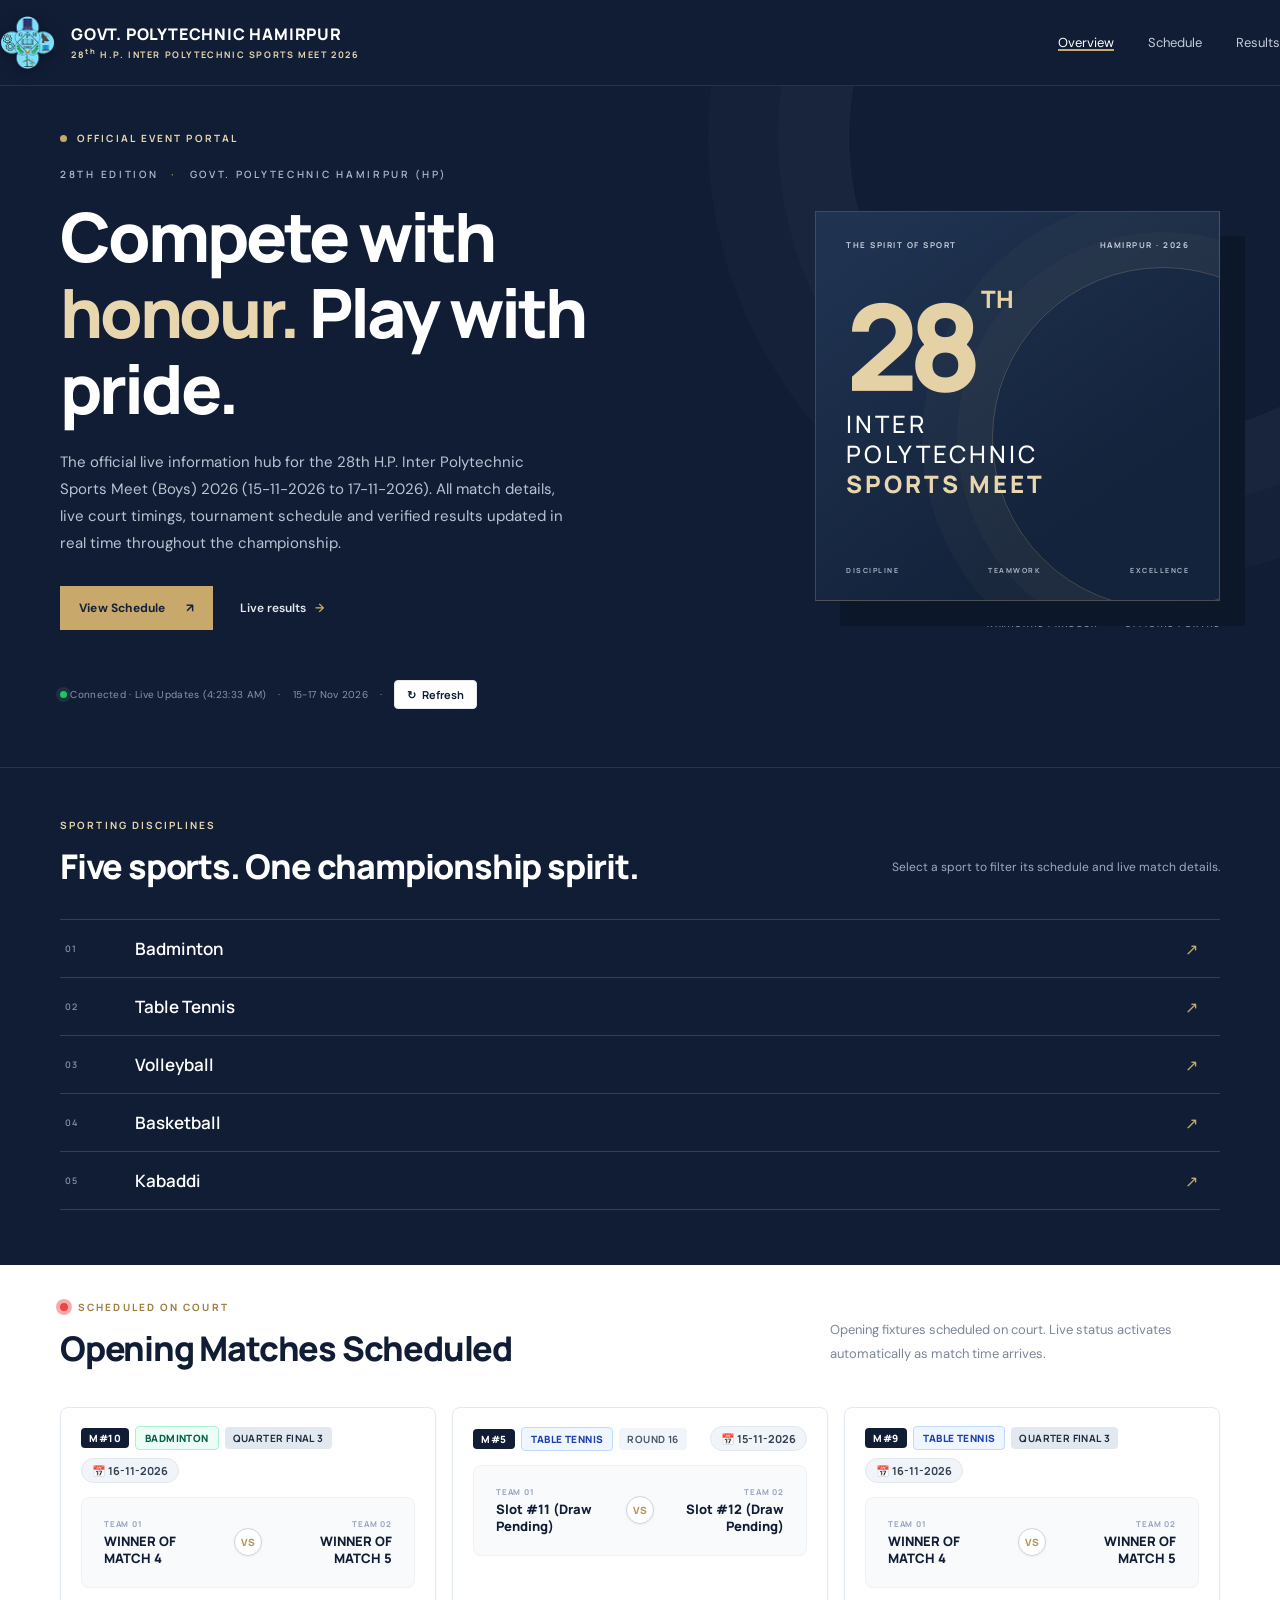
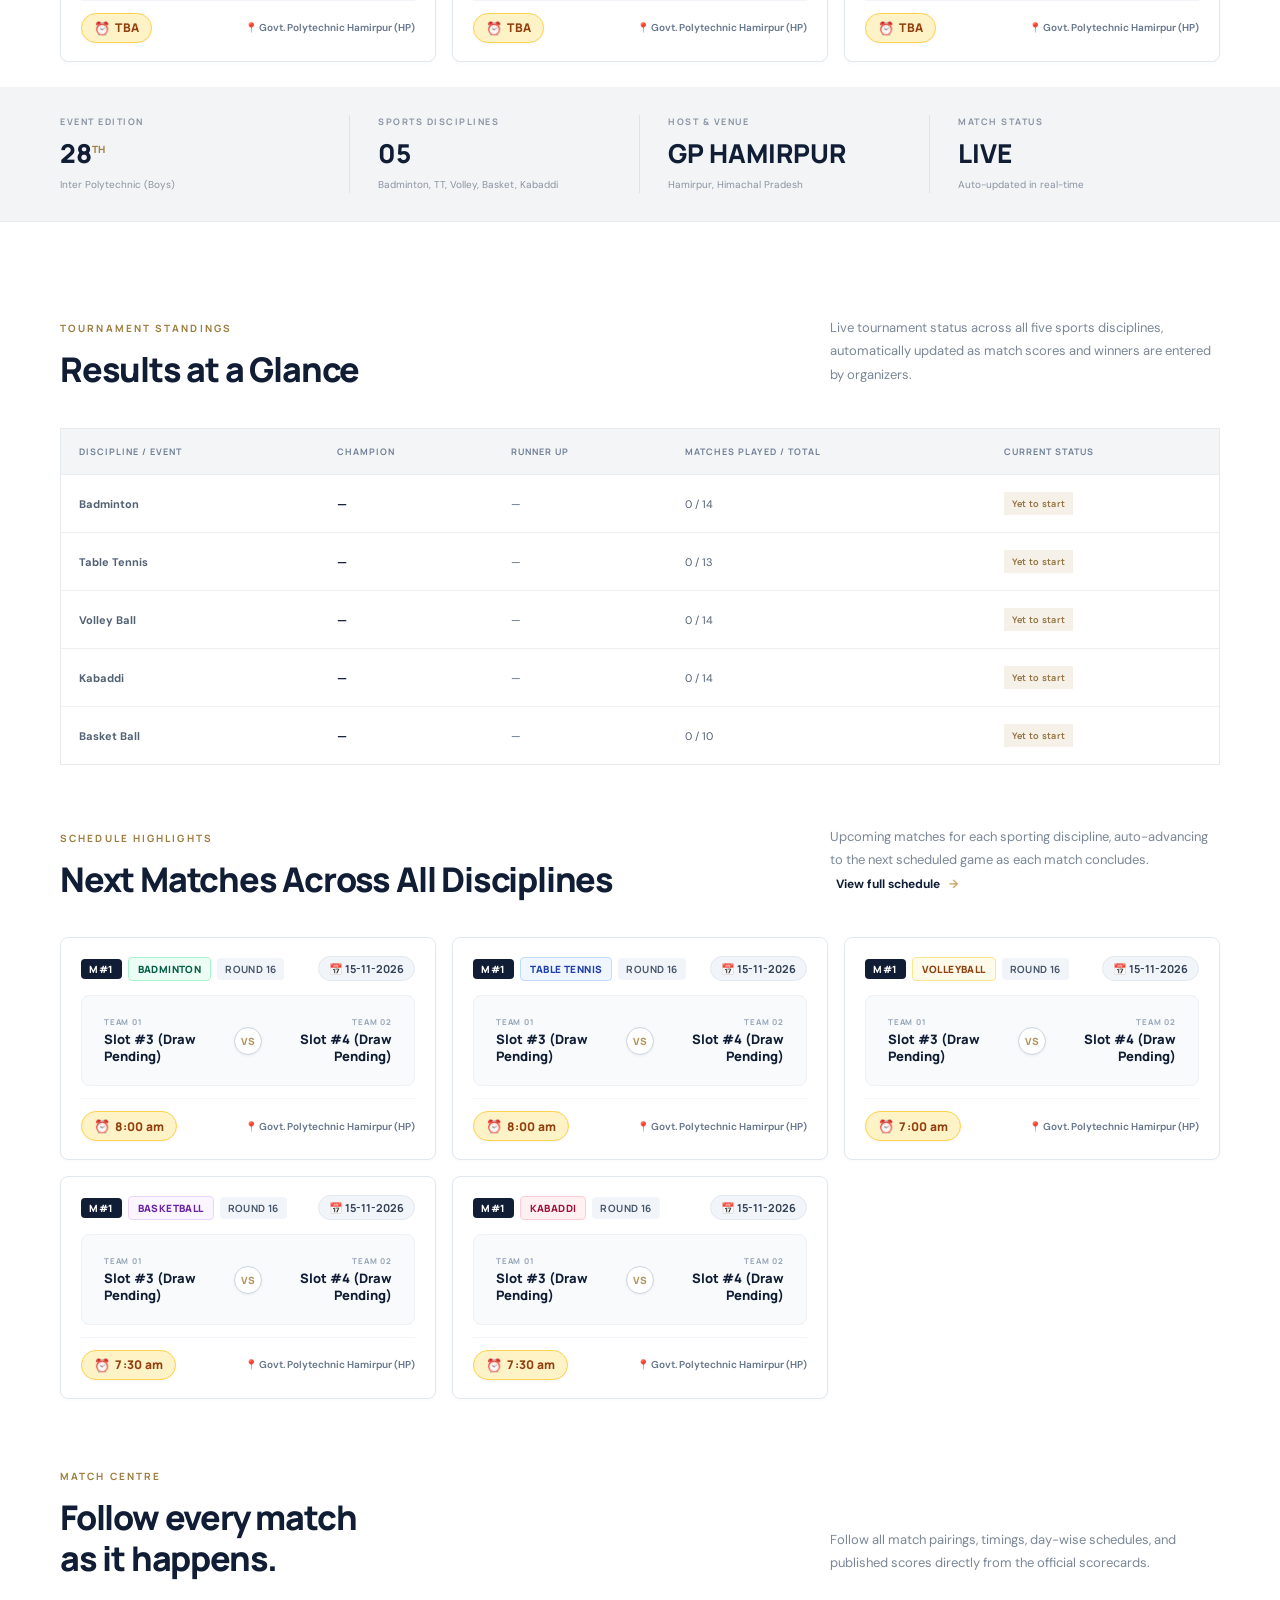
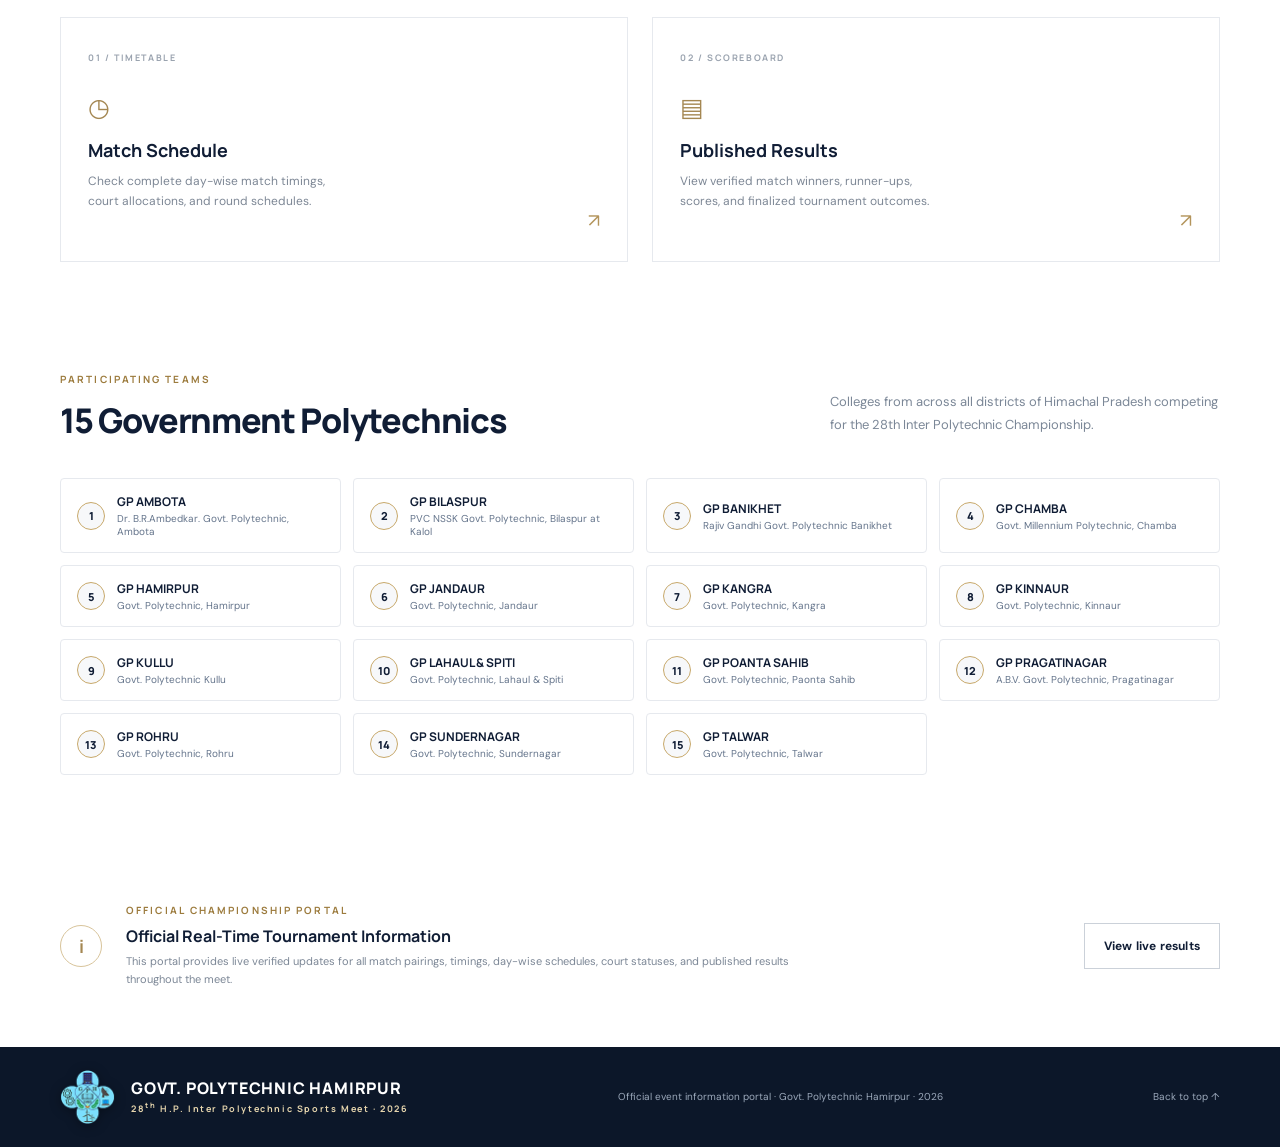
==== commit 5c444a3e: "Auto-display next upcoming match for each of the 5 disciplines in Schedule Highlights, auto-advancin" ====
--- a/index.html
+++ b/index.html
@@ -179,9 +179,9 @@
     <div class="section-heading">
       <div>
         <p class="eyebrow dark">SCHEDULE HIGHLIGHTS</p>
-        <h2>Day-1 Featured Matchups</h2>
-      </div>
-      <p class="section-intro">Highlighted upcoming matches with official timings, pairings and courts. <a class="text-link" href="schedule.html" style="color:var(--navy);font-weight:700;display:inline-block;margin-left:6px">View all 65 matches <span>→</span></a></p>
+        <h2>Next Matches Across All Disciplines</h2>
+      </div>
+      <p class="section-intro">Upcoming matches for each sporting discipline, auto-advancing to the next scheduled game as each match concludes. <a class="text-link" href="schedule.html" style="color:var(--navy);font-weight:700;display:inline-block;margin-left:6px">View full schedule <span>→</span></a></p>
     </div>
     <div class="interactive-cards-grid" id="home-matches-grid">
       <!-- Populated dynamically by app.js -->
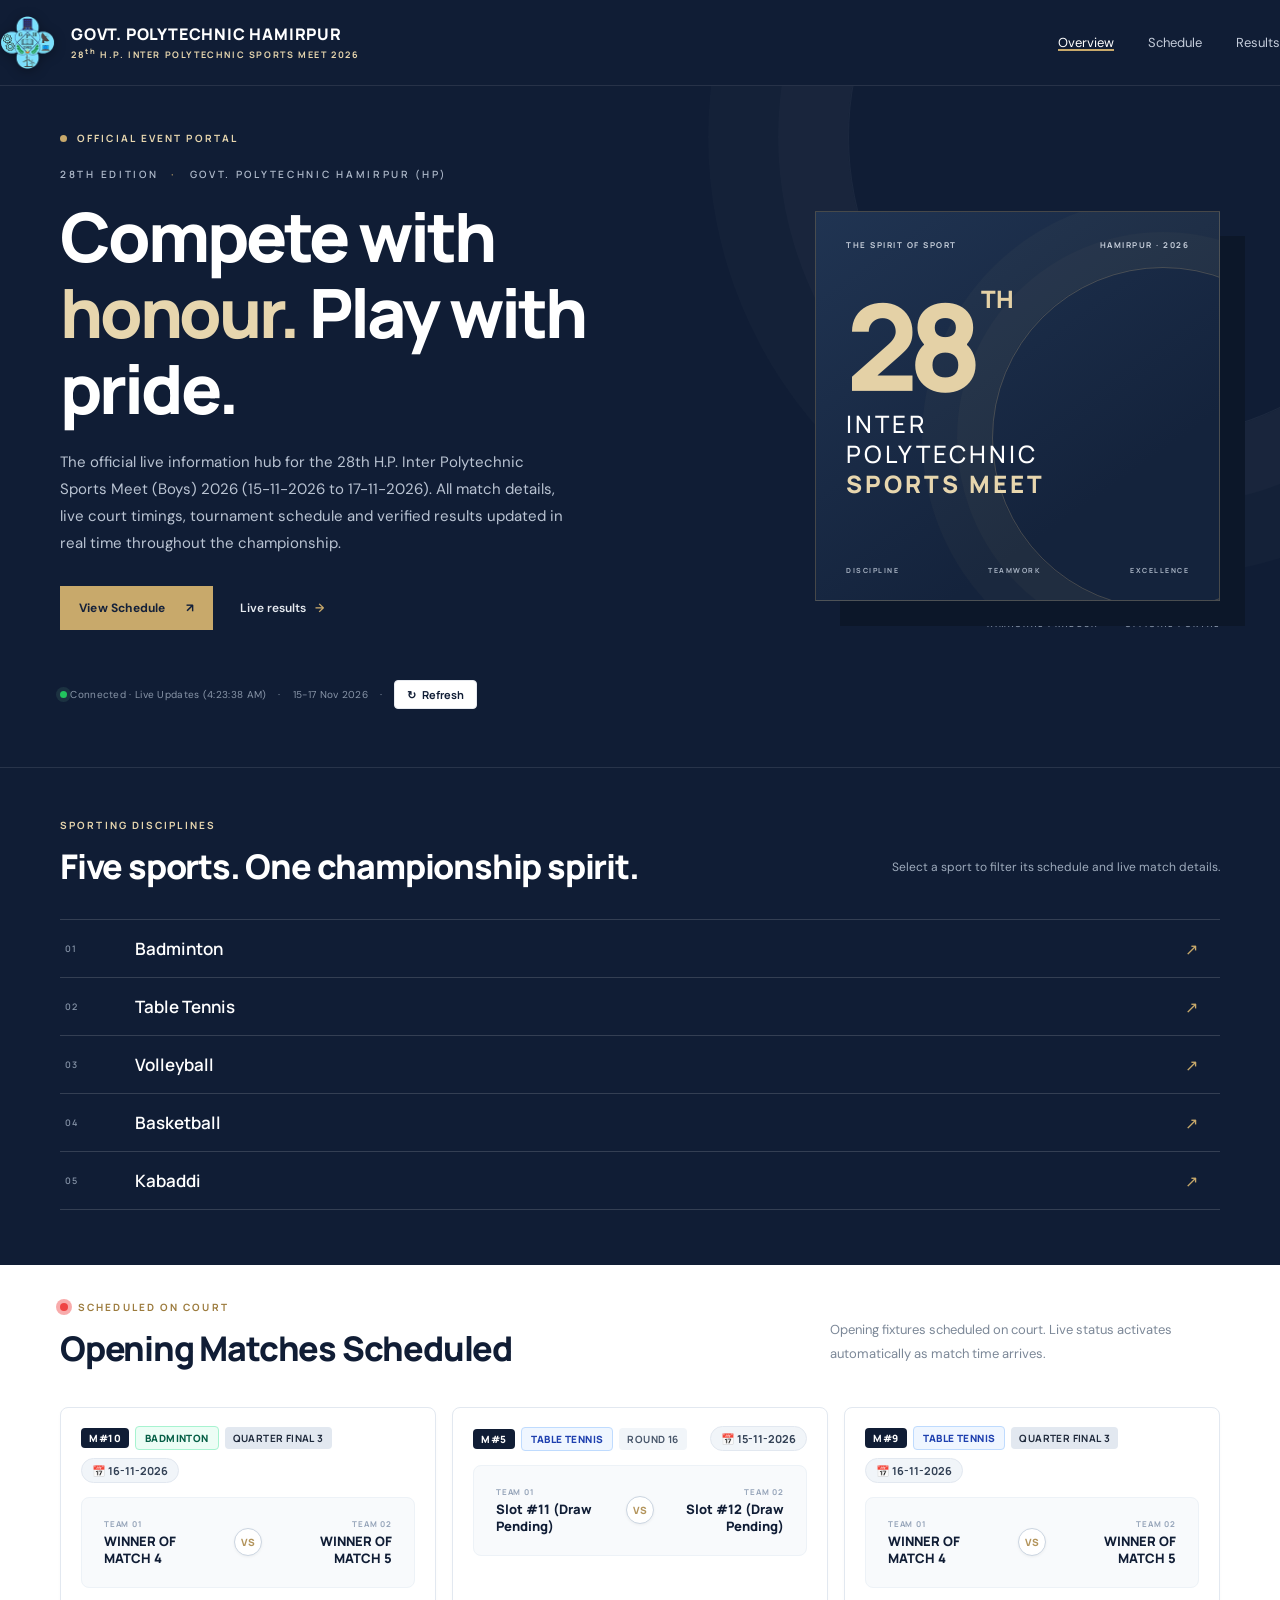
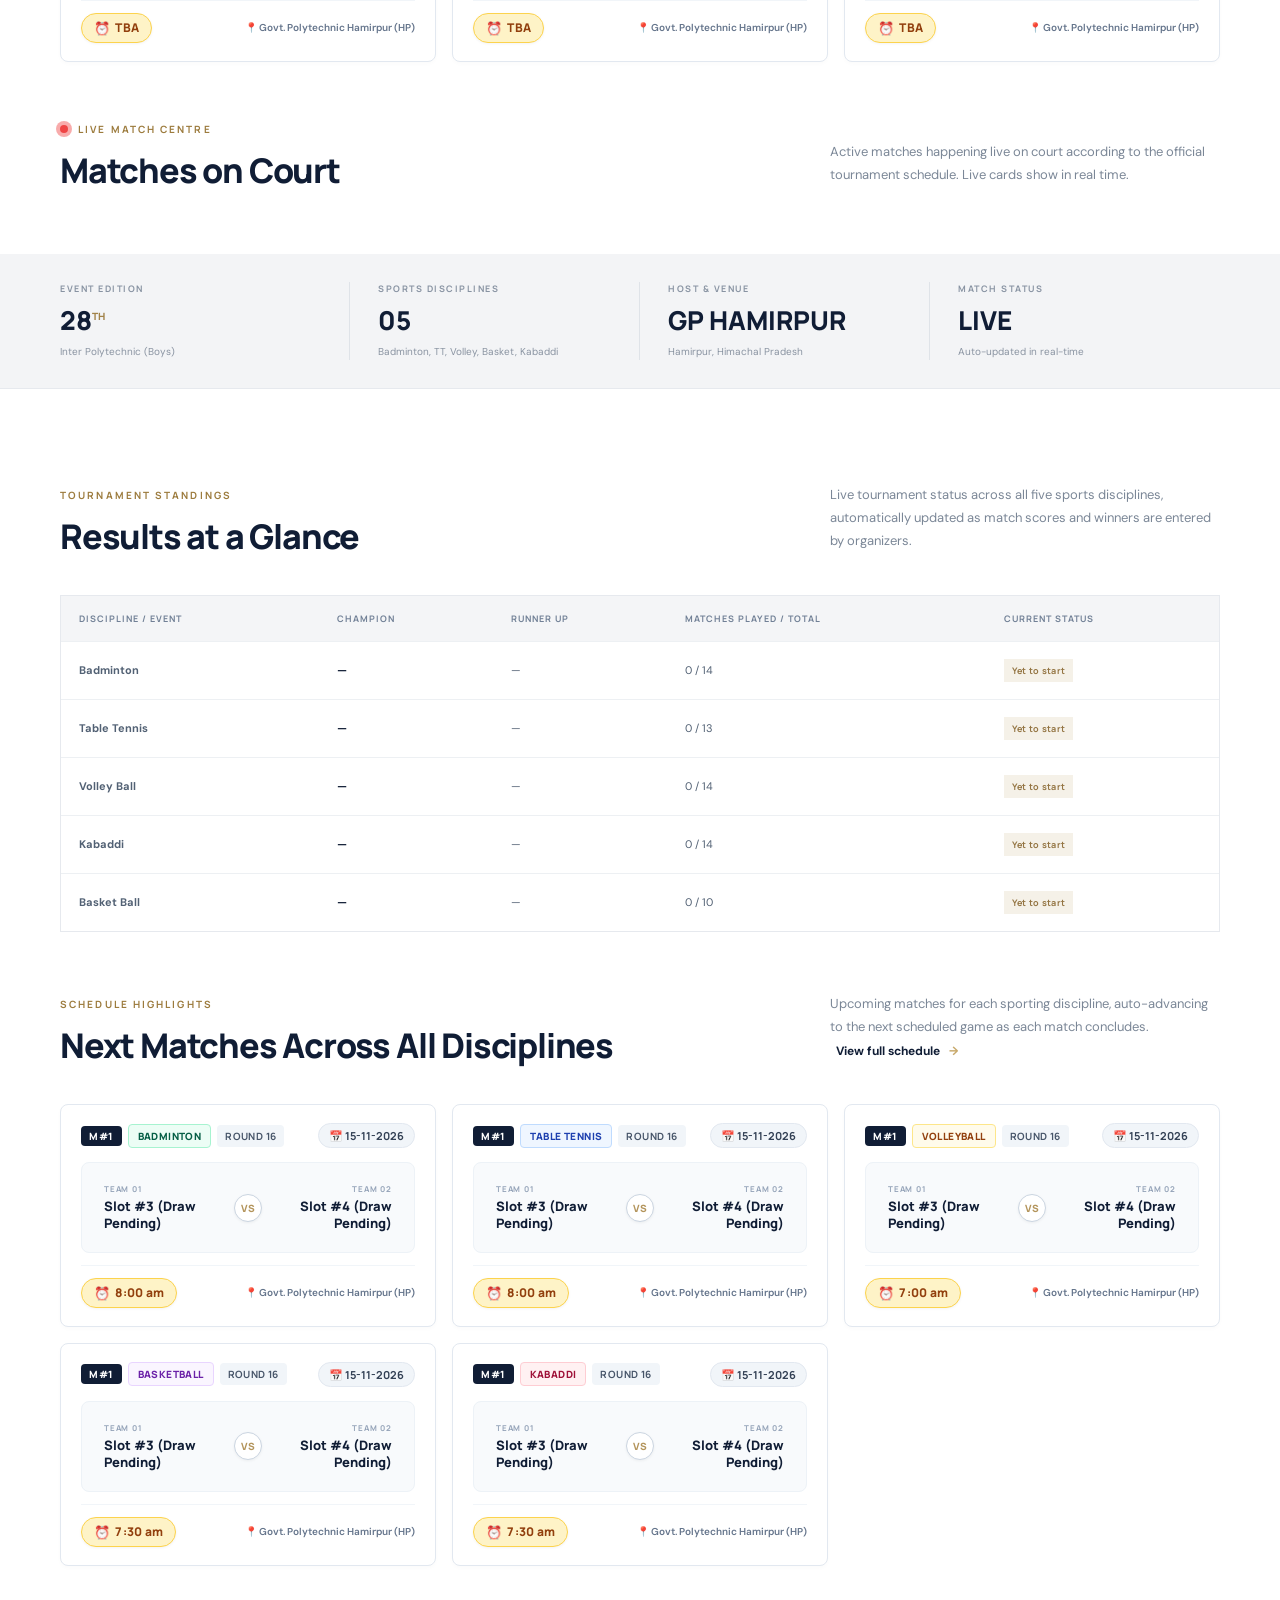
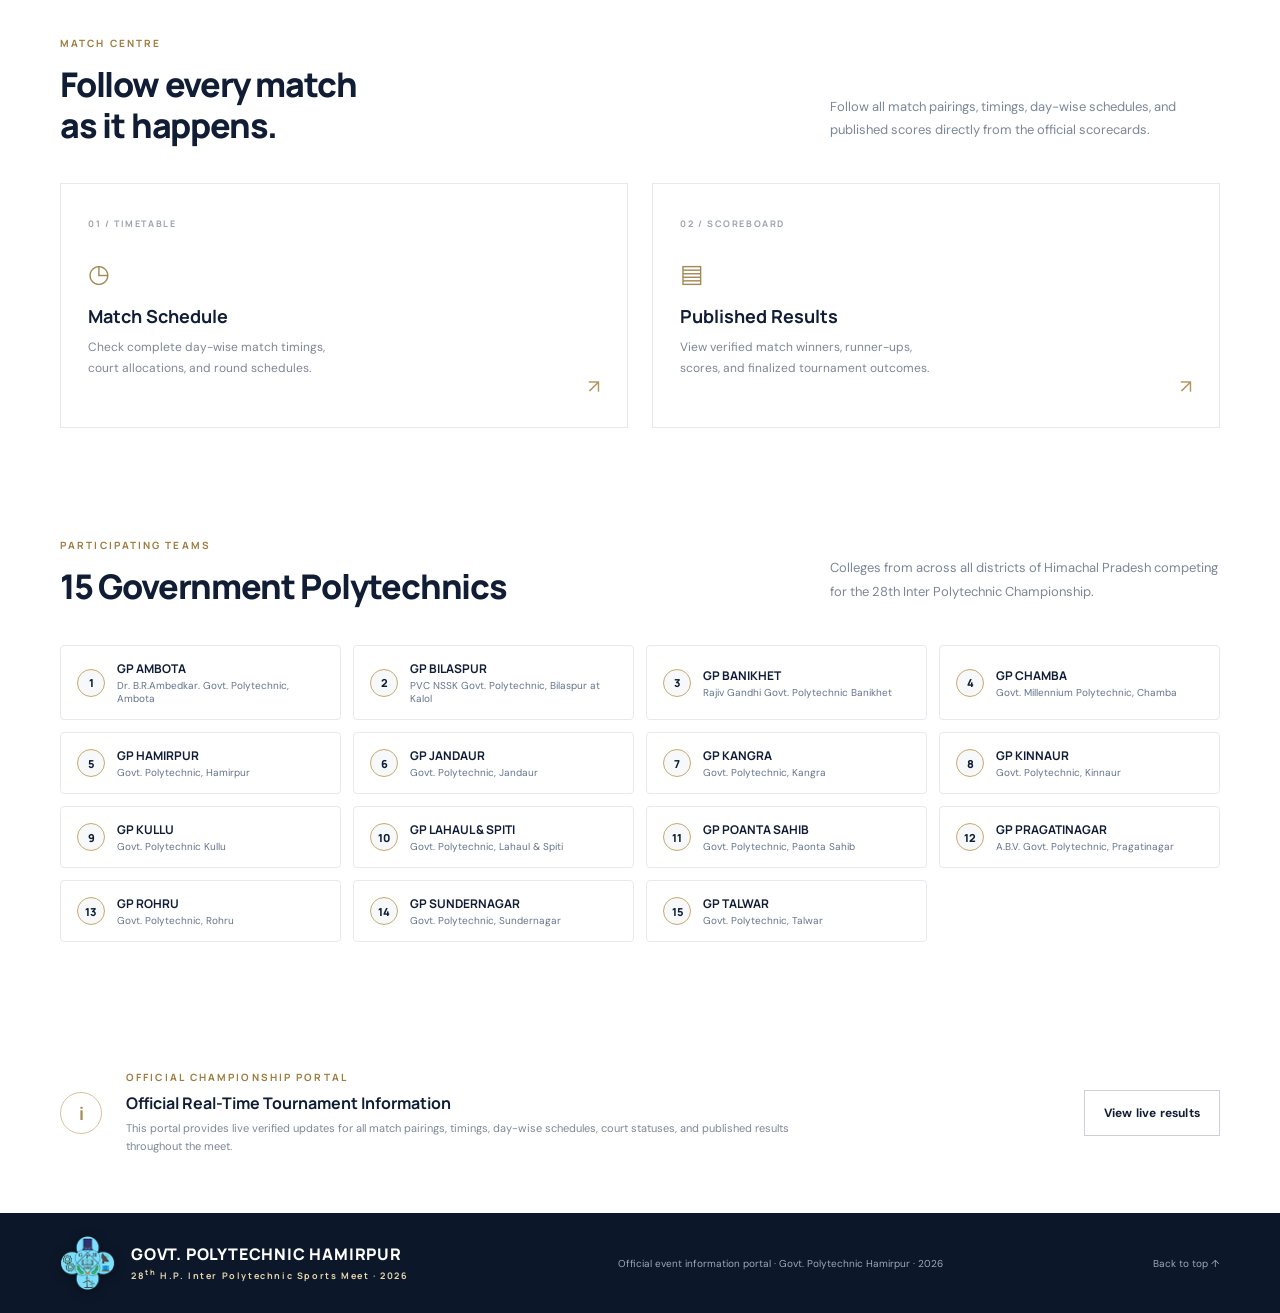
==== commit 842d7b35: "Add private standalone admin panel for manual score editing, match status control, and photo/video m" ====
--- a/index.html
+++ b/index.html
@@ -1,261 +1,293 @@
 <!doctype html>
 <html lang="en">
+
 <head>
   <meta charset="utf-8">
   <meta name="viewport" content="width=device-width,initial-scale=1">
   <meta name="theme-color" content="#101d35">
-  <meta name="description" content="Official live match details, fixtures, schedule and results for the 28th H.P. Inter Polytechnic Sports Meet (Boys) 2026.">
+  <meta name="description"
+    content="Official live match details, fixtures, schedule and results for the 28th H.P. Inter Polytechnic Sports Meet (Boys) 2026.">
   <title>28th H.P. Inter Polytechnic Sports Meet 2026 | Govt. Polytechnic Hamirpur</title>
   <link rel="icon" type="image/png" href="logo.png">
   <link rel="preconnect" href="https://fonts.googleapis.com">
   <link rel="preconnect" href="https://fonts.gstatic.com" crossorigin>
-  <link href="https://fonts.googleapis.com/css2?family=DM+Sans:wght@400;500;600;700&family=Manrope:wght@400;500;600;700;800&display=swap" rel="stylesheet">
+  <link
+    href="https://fonts.googleapis.com/css2?family=DM+Sans:wght@400;500;600;700&family=Manrope:wght@400;500;600;700;800&display=swap"
+    rel="stylesheet">
   <link rel="stylesheet" href="assets/css/style.css">
 </head>
+
 <body>
-<header class="site-header">
-  <div class="container nav-wrap">
-    <a class="brand" href="index.html">
-      <img class="brand-logo" src="logo.png" alt="Govt. Polytechnic Hamirpur Logo">
-      <div class="brand-text">
-        <span class="college-title">GOVT. POLYTECHNIC HAMIRPUR</span>
-        <span class="event-subtitle">28<sup>th</sup> H.P. INTER POLYTECHNIC SPORTS MEET 2026</span>
-      </div>
-    </a>
-    <button class="menu-toggle" aria-label="Toggle navigation" aria-expanded="false">☰</button>
-    <nav class="nav-links">
-      <a class="active" href="index.html">Overview</a>
-      <a href="schedule.html">Schedule</a>
-      <a href="results.html">Results</a>
-    </nav>
-  </div>
-</header>
-
-<main>
-  <!-- Hero Section -->
-  <section class="hero">
-    <div class="container hero-grid">
-      <div class="hero-copy">
-        <div class="eyebrow"><span class="eyebrow-dot"></span> OFFICIAL EVENT PORTAL</div>
-        <p class="edition">28TH EDITION <span>·</span> GOVT. POLYTECHNIC HAMIRPUR (HP)</p>
-        <h1>Compete with<br><em>honour.</em> Play with pride.</h1>
-        <p class="hero-text">The official live information hub for the 28th H.P. Inter Polytechnic Sports Meet (Boys) 2026 (15-11-2026 to 17-11-2026). All match details, live court timings, tournament schedule and verified results updated in real time throughout the championship.</p>
-        <div class="hero-actions">
-          <a class="btn btn-gold" href="schedule.html">View Schedule <span>↗</span></a>
-          <a class="text-link" href="results.html">Live results <span>→</span></a>
-        </div>
-        <div class="hero-meta">
-          <span id="update-status"><i class="live-dot"></i> Official Live Match Centre</span>
-          <span>·</span>
-          <span>15-17 Nov 2026</span>
-          <span>·</span>
-          <button id="btn-refresh" class="refresh-btn" type="button" title="Refresh live match data">
-            <span class="spin-icon">↻</span> Refresh
-          </button>
-        </div>
-      </div>
-      <div class="hero-visual">
-        <div class="visual-frame">
-          <div class="visual-top">
-            <span>THE SPIRIT OF SPORT</span>
-            <span>HAMIRPUR · 2026</span>
-          </div>
-          <div class="visual-number">28<span>TH</span></div>
-          <div class="visual-title">INTER<br>POLYTECHNIC<br><b>SPORTS MEET</b></div>
-          <div class="visual-bottom">
-            <span>DISCIPLINE</span>
-            <span>TEAMWORK</span>
-            <span>EXCELLENCE</span>
-          </div>
-        </div>
-        <div class="visual-caption">HIMACHAL PRADESH <span>—</span> OFFICIAL PORTAL</div>
-      </div>
+  <header class="site-header">
+    <div class="container nav-wrap">
+      <a class="brand" href="index.html">
+        <img class="brand-logo" src="logo.png" alt="Govt. Polytechnic Hamirpur Logo">
+        <div class="brand-text">
+          <span class="college-title">GOVT. POLYTECHNIC HAMIRPUR</span>
+          <span class="event-subtitle">28<sup>th</sup> H.P. INTER POLYTECHNIC SPORTS MEET 2026</span>
+        </div>
+      </a>
+      <button class="menu-toggle" aria-label="Toggle navigation" aria-expanded="false">☰</button>
+      <nav class="nav-links">
+        <a class="active" href="index.html">Overview</a>
+        <a href="schedule.html">Schedule</a>
+        <a href="results.html">Results</a>
+      </nav>
     </div>
-  </section>
-
-  <!-- Sporting Disciplines Band (Shifted right below the Hero Section) -->
-  <section class="sports-band sports-band-top">
-    <div class="container">
-      <div class="band-heading">
-        <div>
-          <p class="eyebrow">SPORTING DISCIPLINES</p>
-          <h2>Five sports. One championship spirit.</h2>
-        </div>
-        <p>Select a sport to filter its schedule and live match details.</p>
-      </div>
-      <div class="sports-list">
-        <a href="schedule.html?sport=Badminton"><span>01</span>Badminton <b>↗</b></a>
-        <a href="schedule.html?sport=Table%20Tennis"><span>02</span>Table Tennis <b>↗</b></a>
-        <a href="schedule.html?sport=Volleyball"><span>03</span>Volleyball <b>↗</b></a>
-        <a href="schedule.html?sport=Basketball"><span>04</span>Basketball <b>↗</b></a>
-        <a href="schedule.html?sport=Kabaddi"><span>05</span>Kabaddi <b>↗</b></a>
-      </div>
+  </header>
+
+  <main>
+    <!-- Hero Section -->
+    <section class="hero">
+      <div class="container hero-grid">
+        <div class="hero-copy">
+          <div class="eyebrow"><span class="eyebrow-dot"></span> OFFICIAL EVENT PORTAL</div>
+          <p class="edition">28TH EDITION <span>·</span> GOVT. POLYTECHNIC HAMIRPUR (HP)</p>
+          <h1>Compete with<br><em>honour.</em> Play with pride.</h1>
+          <p class="hero-text">The official live information hub for the 28th H.P. Inter Polytechnic Sports Meet (Boys)
+            2026 (15-11-2026 to 17-11-2026). All match details, live court timings, tournament schedule and verified
+            results updated in real time throughout the championship.</p>
+          <div class="hero-actions">
+            <a class="btn btn-gold" href="schedule.html">View Schedule <span>↗</span></a>
+            <a class="text-link" href="results.html">Live results <span>→</span></a>
+          </div>
+          <div class="hero-meta">
+            <span id="update-status"><i class="live-dot"></i> Official Live Match Centre</span>
+            <span>·</span>
+            <span>15-17 Nov 2026</span>
+            <span>·</span>
+            <button id="btn-refresh" class="refresh-btn" type="button" title="Refresh live match data">
+              <span class="spin-icon">↻</span> Refresh
+            </button>
+          </div>
+        </div>
+        <div class="hero-visual">
+          <div class="visual-frame">
+            <div class="visual-top">
+              <span>THE SPIRIT OF SPORT</span>
+              <span>HAMIRPUR · 2026</span>
+            </div>
+            <div class="visual-number">28<span>TH</span></div>
+            <div class="visual-title">INTER<br>POLYTECHNIC<br><b>SPORTS MEET</b></div>
+            <div class="visual-bottom">
+              <span>DISCIPLINE</span>
+              <span>TEAMWORK</span>
+              <span>EXCELLENCE</span>
+            </div>
+          </div>
+          <div class="visual-caption">HIMACHAL PRADESH <span>—</span> OFFICIAL PORTAL</div>
+        </div>
+      </div>
+    </section>
+
+    <!-- Sporting Disciplines Band (Shifted right below the Hero Section) -->
+    <section class="sports-band sports-band-top">
+      <div class="container">
+        <div class="band-heading">
+          <div>
+            <p class="eyebrow">SPORTING DISCIPLINES</p>
+            <h2>Five sports. One championship spirit.</h2>
+          </div>
+          <p>Select a sport to filter its schedule and live match details.</p>
+        </div>
+        <div class="sports-list">
+          <a href="schedule.html?sport=Badminton"><span>01</span>Badminton <b>↗</b></a>
+          <a href="schedule.html?sport=Table%20Tennis"><span>02</span>Table Tennis <b>↗</b></a>
+          <a href="schedule.html?sport=Volleyball"><span>03</span>Volleyball <b>↗</b></a>
+          <a href="schedule.html?sport=Basketball"><span>04</span>Basketball <b>↗</b></a>
+          <a href="schedule.html?sport=Kabaddi"><span>05</span>Kabaddi <b>↗</b></a>
+        </div>
+      </div>
+    </section>
+
+    <!-- Live on Court Match Banner (Visible automatically when matches are active) -->
+    <section class="live-banner-section container" id="live-banner-section" style="display: none;">
+      <div class="live-banner-card">
+        <div class="live-banner-header">
+          <h3><span class="pulse-dot"></span> LIVE NOW ON COURT</h3>
+          <span class="live-banner-clock" id="live-banner-clock">Live updates in progress</span>
+        </div>
+        <div class="live-banner-matches-grid" id="live-banner-content">
+          <!-- Injected automatically by live match engine in app.js -->
+        </div>
+      </div>
+    </section>
+
+    <!-- Live Match Centre Section in Overview -->
+    <section class="section container" id="live-matches-section" style="padding-top: 35px; padding-bottom: 25px;">
+      <div class="section-heading">
+        <div>
+          <p class="eyebrow dark" id="live-section-eyebrow"><span class="pulse-dot"></span> LIVE MATCH CENTRE</p>
+          <h2 id="live-section-title">Matches on Court</h2>
+        </div>
+        <p class="section-intro" id="live-section-desc">Active matches happening live on court according to the official
+          tournament schedule. Live cards show in real time.</p>
+      </div>
+      <div class="interactive-cards-grid" id="live-matches-grid">
+        <!-- Injected automatically by live match engine in app.js -->
+      </div>
+    </section>
+
+    <!-- Live Match Centre Section in Overview -->
+    <section class="section container" id="live-matches-section" style="padding-top: 35px; padding-bottom: 25px;">
+      <div class="section-heading">
+        <div>
+          <p class="eyebrow dark" id="live-section-eyebrow"><span class="pulse-dot"></span> LIVE MATCH CENTRE</p>
+          <h2 id="live-section-title">Matches on Court</h2>
+        </div>
+        <p class="section-intro" id="live-section-desc">Active matches happening live on court according to the official
+          tournament schedule. Live cards show in real time.</p>
+      </div>
+      <div class="interactive-cards-grid" id="live-matches-grid">
+        <!-- Injected automatically by live match engine in app.js -->
+      </div>
+    </section>
+
+    <!-- Quick Info Strip -->
+    <section class="quick-strip">
+      <div class="container quick-grid">
+        <div>
+          <span class="quick-label">EVENT EDITION</span>
+          <strong>28<sup>TH</sup></strong>
+          <small>Inter Polytechnic (Boys)</small>
+        </div>
+        <div>
+          <span class="quick-label">SPORTS DISCIPLINES</span>
+          <strong>05</strong>
+          <small>Badminton, TT, Volley, Basket, Kabaddi</small>
+        </div>
+        <div>
+          <span class="quick-label">HOST & VENUE</span>
+          <strong>GP HAMIRPUR</strong>
+          <small>Hamirpur, Himachal Pradesh</small>
+        </div>
+        <div>
+          <span class="quick-label">MATCH STATUS</span>
+          <strong>LIVE</strong>
+          <small>Auto-updated in real-time</small>
+        </div>
+      </div>
+    </section>
+
+    <!-- Live Tournament Standings / Champions Section -->
+    <section class="section container" style="padding-bottom: 50px;">
+      <div class="section-heading">
+        <div>
+          <p class="eyebrow dark">TOURNAMENT STANDINGS</p>
+          <h2>Results at a Glance</h2>
+        </div>
+        <p class="section-intro">Live tournament status across all five sports disciplines, automatically updated as
+          match scores and winners are entered by organizers.</p>
+      </div>
+
+      <div class="table-wrap">
+        <table>
+          <thead>
+            <tr>
+              <th>DISCIPLINE / EVENT</th>
+              <th>CHAMPION</th>
+              <th>RUNNER UP</th>
+              <th>MATCHES PLAYED / TOTAL</th>
+              <th>CURRENT STATUS</th>
+            </tr>
+          </thead>
+          <tbody id="champions-body">
+            <!-- Populated dynamically by app.js -->
+          </tbody>
+        </table>
+      </div>
+    </section>
+
+    <!-- Featured Schedule & Match Highlights Section -->
+    <section class="section container" style="padding-top: 10px; padding-bottom: 50px;">
+      <div class="section-heading">
+        <div>
+          <p class="eyebrow dark">SCHEDULE HIGHLIGHTS</p>
+          <h2>Next Matches Across All Disciplines</h2>
+        </div>
+        <p class="section-intro">Upcoming matches for each sporting discipline, auto-advancing to the next scheduled
+          game as each match concludes. <a class="text-link" href="schedule.html"
+            style="color:var(--navy);font-weight:700;display:inline-block;margin-left:6px">View full schedule
+            <span>→</span></a></p>
+      </div>
+      <div class="interactive-cards-grid" id="home-matches-grid">
+        <!-- Populated dynamically by app.js -->
+      </div>
+    </section>
+
+    <!-- Navigation feature cards -->
+    <section class="section container" style="padding-top: 20px;">
+      <div class="section-heading">
+        <div>
+          <p class="eyebrow dark">MATCH CENTRE</p>
+          <h2>Follow every match<br>as it happens.</h2>
+        </div>
+        <p class="section-intro">Follow all match pairings, timings, day-wise schedules, and published scores directly
+          from the official scorecards.</p>
+      </div>
+      <div class="feature-grid">
+        <a class="feature-card" href="schedule.html">
+          <span class="feature-index">01 / TIMETABLE</span>
+          <div class="feature-icon">◷</div>
+          <h3>Match Schedule</h3>
+          <p>Check complete day-wise match timings, court allocations, and round schedules.</p>
+          <span class="feature-arrow">↗</span>
+        </a>
+        <a class="feature-card" href="results.html">
+          <span class="feature-index">02 / SCOREBOARD</span>
+          <div class="feature-icon">▤</div>
+          <h3>Published Results</h3>
+          <p>View verified match winners, runner-ups, scores, and finalized tournament outcomes.</p>
+          <span class="feature-arrow">↗</span>
+        </a>
+      </div>
+    </section>
+
+    <!-- Participating Institutes -->
+    <section class="section container" style="padding-top: 10px; padding-bottom: 70px;">
+      <div class="section-heading">
+        <div>
+          <p class="eyebrow dark">PARTICIPATING TEAMS</p>
+          <h2>15 Government Polytechnics</h2>
+        </div>
+        <p class="section-intro">Colleges from across all districts of Himachal Pradesh competing for the 28th Inter
+          Polytechnic Championship.</p>
+      </div>
+      <div class="institutes-grid" id="institutes-grid">
+        <!-- Populated dynamically by app.js -->
+      </div>
+    </section>
+
+    <!-- Notice Section -->
+    <section class="notice-section container">
+      <div class="notice-mark">i</div>
+      <div>
+        <p class="eyebrow dark">OFFICIAL CHAMPIONSHIP PORTAL</p>
+        <h3>Official Real-Time Tournament Information</h3>
+        <p>This portal provides live verified updates for all match pairings, timings, day-wise schedules, court
+          statuses, and published results throughout the meet.</p>
+      </div>
+      <a class="btn btn-outline" href="results.html">View live results</a>
+    </section>
+  </main>
+
+  <footer class="site-footer">
+    <div class="container footer-inner">
+      <a class="brand footer-brand" href="index.html">
+        <img class="brand-logo" src="logo.png" alt="Govt. Polytechnic Hamirpur Logo">
+        <div class="brand-text">
+          <span class="college-title">GOVT. POLYTECHNIC HAMIRPUR</span>
+          <span class="event-subtitle">28<sup>th</sup> H.P. Inter Polytechnic Sports Meet · 2026</span>
+        </div>
+      </a>
+      <p>Official event information portal · Govt. Polytechnic Hamirpur · 2026</p>
+      <span class="footer-top"><a href="#">Back to top ↑</a></span>
     </div>
-  </section>
-
-  <!-- Live on Court Match Banner (Visible automatically when matches are active) -->
-  <section class="live-banner-section container" id="live-banner-section" style="display: none;">
-    <div class="live-banner-card">
-      <div class="live-banner-header">
-        <h3><span class="pulse-dot"></span> LIVE NOW ON COURT</h3>
-        <span class="live-banner-clock" id="live-banner-clock">Live updates in progress</span>
-      </div>
-      <div class="live-banner-matches-grid" id="live-banner-content">
-        <!-- Injected automatically by live match engine in app.js -->
-      </div>
-    </div>
-  </section>
-
-  <!-- Live Match Centre Section in Overview -->
-  <section class="section container" id="live-matches-section" style="padding-top: 35px; padding-bottom: 25px;">
-    <div class="section-heading">
-      <div>
-        <p class="eyebrow dark" id="live-section-eyebrow"><span class="pulse-dot"></span> LIVE MATCH CENTRE</p>
-        <h2 id="live-section-title">Matches on Court</h2>
-      </div>
-      <p class="section-intro" id="live-section-desc">Active matches happening live on court according to the official tournament schedule. Live cards show in real time.</p>
-    </div>
-    <div class="interactive-cards-grid" id="live-matches-grid">
-      <!-- Injected automatically by live match engine in app.js -->
-    </div>
-  </section>
-
-  <!-- Quick Info Strip -->
-  <section class="quick-strip">
-    <div class="container quick-grid">
-      <div>
-        <span class="quick-label">EVENT EDITION</span>
-        <strong>28<sup>TH</sup></strong>
-        <small>Inter Polytechnic (Boys)</small>
-      </div>
-      <div>
-        <span class="quick-label">SPORTS DISCIPLINES</span>
-        <strong>05</strong>
-        <small>Badminton, TT, Volley, Basket, Kabaddi</small>
-      </div>
-      <div>
-        <span class="quick-label">HOST & VENUE</span>
-        <strong>GP HAMIRPUR</strong>
-        <small>Hamirpur, Himachal Pradesh</small>
-      </div>
-      <div>
-        <span class="quick-label">MATCH STATUS</span>
-        <strong>LIVE</strong>
-        <small>Auto-updated in real-time</small>
-      </div>
-    </div>
-  </section>
-
-  <!-- Live Tournament Standings / Champions Section -->
-  <section class="section container" style="padding-bottom: 50px;">
-    <div class="section-heading">
-      <div>
-        <p class="eyebrow dark">TOURNAMENT STANDINGS</p>
-        <h2>Results at a Glance</h2>
-      </div>
-      <p class="section-intro">Live tournament status across all five sports disciplines, automatically updated as match scores and winners are entered by organizers.</p>
-    </div>
-    
-    <div class="table-wrap">
-      <table>
-        <thead>
-          <tr>
-            <th>DISCIPLINE / EVENT</th>
-            <th>CHAMPION</th>
-            <th>RUNNER UP</th>
-            <th>MATCHES PLAYED / TOTAL</th>
-            <th>CURRENT STATUS</th>
-          </tr>
-        </thead>
-        <tbody id="champions-body">
-          <!-- Populated dynamically by app.js -->
-        </tbody>
-      </table>
-    </div>
-  </section>
-
-  <!-- Featured Schedule & Match Highlights Section -->
-  <section class="section container" style="padding-top: 10px; padding-bottom: 50px;">
-    <div class="section-heading">
-      <div>
-        <p class="eyebrow dark">SCHEDULE HIGHLIGHTS</p>
-        <h2>Next Matches Across All Disciplines</h2>
-      </div>
-      <p class="section-intro">Upcoming matches for each sporting discipline, auto-advancing to the next scheduled game as each match concludes. <a class="text-link" href="schedule.html" style="color:var(--navy);font-weight:700;display:inline-block;margin-left:6px">View full schedule <span>→</span></a></p>
-    </div>
-    <div class="interactive-cards-grid" id="home-matches-grid">
-      <!-- Populated dynamically by app.js -->
-    </div>
-  </section>
-
-  <!-- Navigation feature cards -->
-  <section class="section container" style="padding-top: 20px;">
-    <div class="section-heading">
-      <div>
-        <p class="eyebrow dark">MATCH CENTRE</p>
-        <h2>Follow every match<br>as it happens.</h2>
-      </div>
-      <p class="section-intro">Follow all match pairings, timings, day-wise schedules, and published scores directly from the official scorecards.</p>
-    </div>
-    <div class="feature-grid">
-      <a class="feature-card" href="schedule.html">
-        <span class="feature-index">01 / TIMETABLE</span>
-        <div class="feature-icon">◷</div>
-        <h3>Match Schedule</h3>
-        <p>Check complete day-wise match timings, court allocations, and round schedules.</p>
-        <span class="feature-arrow">↗</span>
-      </a>
-      <a class="feature-card" href="results.html">
-        <span class="feature-index">02 / SCOREBOARD</span>
-        <div class="feature-icon">▤</div>
-        <h3>Published Results</h3>
-        <p>View verified match winners, runner-ups, scores, and finalized tournament outcomes.</p>
-        <span class="feature-arrow">↗</span>
-      </a>
-    </div>
-  </section>
-
-  <!-- Participating Institutes -->
-  <section class="section container" style="padding-top: 10px; padding-bottom: 70px;">
-    <div class="section-heading">
-      <div>
-        <p class="eyebrow dark">PARTICIPATING TEAMS</p>
-        <h2>15 Government Polytechnics</h2>
-      </div>
-      <p class="section-intro">Colleges from across all districts of Himachal Pradesh competing for the 28th Inter Polytechnic Championship.</p>
-    </div>
-    <div class="institutes-grid" id="institutes-grid">
-      <!-- Populated dynamically by app.js -->
-    </div>
-  </section>
-
-  <!-- Notice Section -->
-  <section class="notice-section container">
-    <div class="notice-mark">i</div>
-    <div>
-      <p class="eyebrow dark">OFFICIAL CHAMPIONSHIP PORTAL</p>
-      <h3>Official Real-Time Tournament Information</h3>
-      <p>This portal provides live verified updates for all match pairings, timings, day-wise schedules, court statuses, and published results throughout the meet.</p>
-    </div>
-    <a class="btn btn-outline" href="results.html">View live results</a>
-  </section>
-</main>
-
-<footer class="site-footer">
-  <div class="container footer-inner">
-    <a class="brand footer-brand" href="index.html">
-      <img class="brand-logo" src="logo.png" alt="Govt. Polytechnic Hamirpur Logo">
-      <div class="brand-text">
-        <span class="college-title">GOVT. POLYTECHNIC HAMIRPUR</span>
-        <span class="event-subtitle">28<sup>th</sup> H.P. Inter Polytechnic Sports Meet · 2026</span>
-      </div>
-    </a>
-    <p>Official event information portal · Govt. Polytechnic Hamirpur · 2026</p>
-    <span class="footer-top"><a href="#">Back to top ↑</a></span>
-  </div>
-</footer>
-
-<script src="assets/js/sheets.js"></script>
-<script src="assets/js/app.js"></script>
+  </footer>
+
+  <script src="assets/js/admin-db.js"></script>
+  <script src="assets/js/sheets.js"></script>
+  <script src="assets/js/app.js"></script>
 </body>
-</html>
+
+</html>
--- a/assets/css/style.css
+++ b/assets/css/style.css
@@ -827,3 +827,137 @@
   color: #64748b;
   border: 1px solid #e2e8f0;
 }
+
+/* Match Admin Enhancements (Live Scores, Delay Badge, Media Lightbox) */
+.match-live-score-pill {
+  margin-top: 10px;
+  padding: 6px 12px;
+  background: linear-gradient(135deg, #fefce8 0%, #fef08a 100%);
+  border: 1px solid #eab308;
+  border-radius: 6px;
+  color: #854d0e;
+  font: 800 12px/1.3 Manrope, sans-serif;
+  display: flex;
+  align-items: center;
+  gap: 6px;
+  box-shadow: 0 2px 6px rgba(234, 179, 8, 0.15);
+}
+.match-live-score-pill strong {
+  font-size: 14px;
+  color: #713f12;
+}
+.match-live-score-pill small {
+  margin-left: auto;
+  font-size: 10px;
+  color: #a16207;
+}
+
+.match-delayed-badge {
+  background: #fef08a;
+  border: 1px solid #eab308;
+  color: #854d0e;
+  font: 800 10px Manrope, sans-serif;
+  padding: 3px 8px;
+  border-radius: 4px;
+  display: inline-flex;
+  align-items: center;
+  gap: 4px;
+  animation: pulseDelayAnim 2s infinite ease-in-out;
+}
+@keyframes pulseDelayAnim {
+  0%, 100% { box-shadow: 0 0 0 0 rgba(234, 179, 8, 0.4); }
+  50% { box-shadow: 0 0 0 6px rgba(234, 179, 8, 0); }
+}
+
+.match-media-btn {
+  background: #f1f5f9;
+  border: 1px solid #cbd5e1;
+  color: #1e293b;
+  font: 700 10px Manrope, sans-serif;
+  padding: 4px 10px;
+  border-radius: 20px;
+  cursor: pointer;
+  display: inline-flex;
+  align-items: center;
+  gap: 5px;
+  transition: all .2s;
+}
+.match-media-btn:hover {
+  background: var(--navy);
+  color: #fff;
+  border-color: var(--navy);
+}
+
+/* Public Lightbox Media Modal */
+.public-media-modal {
+  position: fixed;
+  inset: 0;
+  background: rgba(10, 15, 30, 0.85);
+  backdrop-filter: blur(6px);
+  z-index: 2000;
+  display: none;
+  place-items: center;
+  padding: 20px;
+}
+.public-media-modal.active {
+  display: grid;
+}
+.public-media-window {
+  background: #101d35;
+  border: 1px solid var(--gold);
+  border-radius: 12px;
+  width: min(100%, 780px);
+  max-height: 85vh;
+  overflow-y: auto;
+  padding: 24px;
+  color: #fff;
+  box-shadow: 0 25px 60px rgba(0,0,0,0.7);
+}
+.public-media-head {
+  display: flex;
+  justify-content: space-between;
+  align-items: center;
+  border-bottom: 1px solid rgba(255,255,255,0.1);
+  padding-bottom: 12px;
+  margin-bottom: 18px;
+}
+.public-media-head h3 {
+  margin: 0;
+  font: 800 17px Manrope, sans-serif;
+  color: #fff;
+}
+.public-media-close {
+  background: none;
+  border: none;
+  color: #94a3b8;
+  font-size: 26px;
+  cursor: pointer;
+}
+.public-media-grid {
+  display: grid;
+  grid-template-columns: repeat(auto-fill, minmax(220px, 1fr));
+  gap: 16px;
+}
+.public-media-card {
+  background: #17243a;
+  border: 1px solid rgba(255,255,255,0.1);
+  border-radius: 8px;
+  overflow: hidden;
+  display: flex;
+  flex-direction: column;
+}
+.public-media-card img {
+  width: 100%;
+  aspect-ratio: 4/3;
+  object-fit: cover;
+  cursor: pointer;
+  transition: transform .2s;
+}
+.public-media-card img:hover {
+  transform: scale(1.03);
+}
+.public-media-card video {
+  width: 100%;
+  aspect-ratio: 4/3;
+  background: #000;
+}
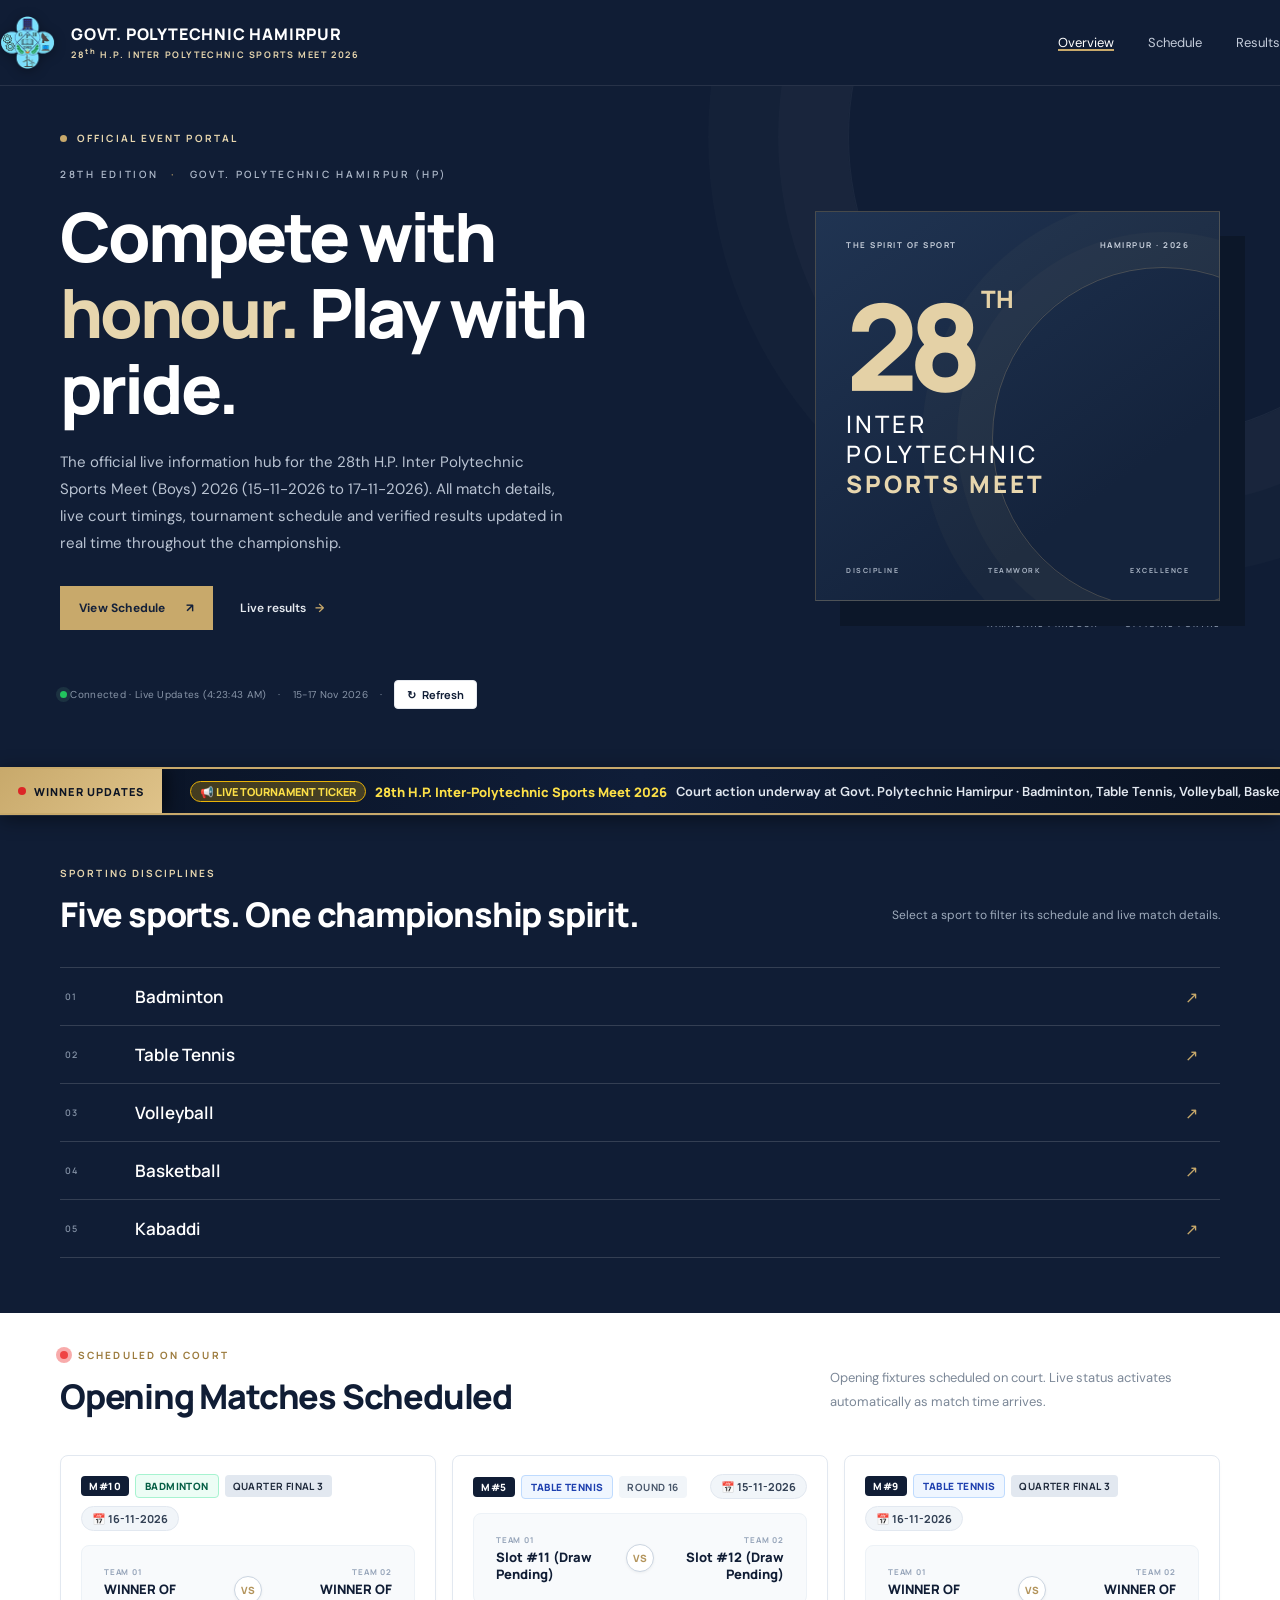
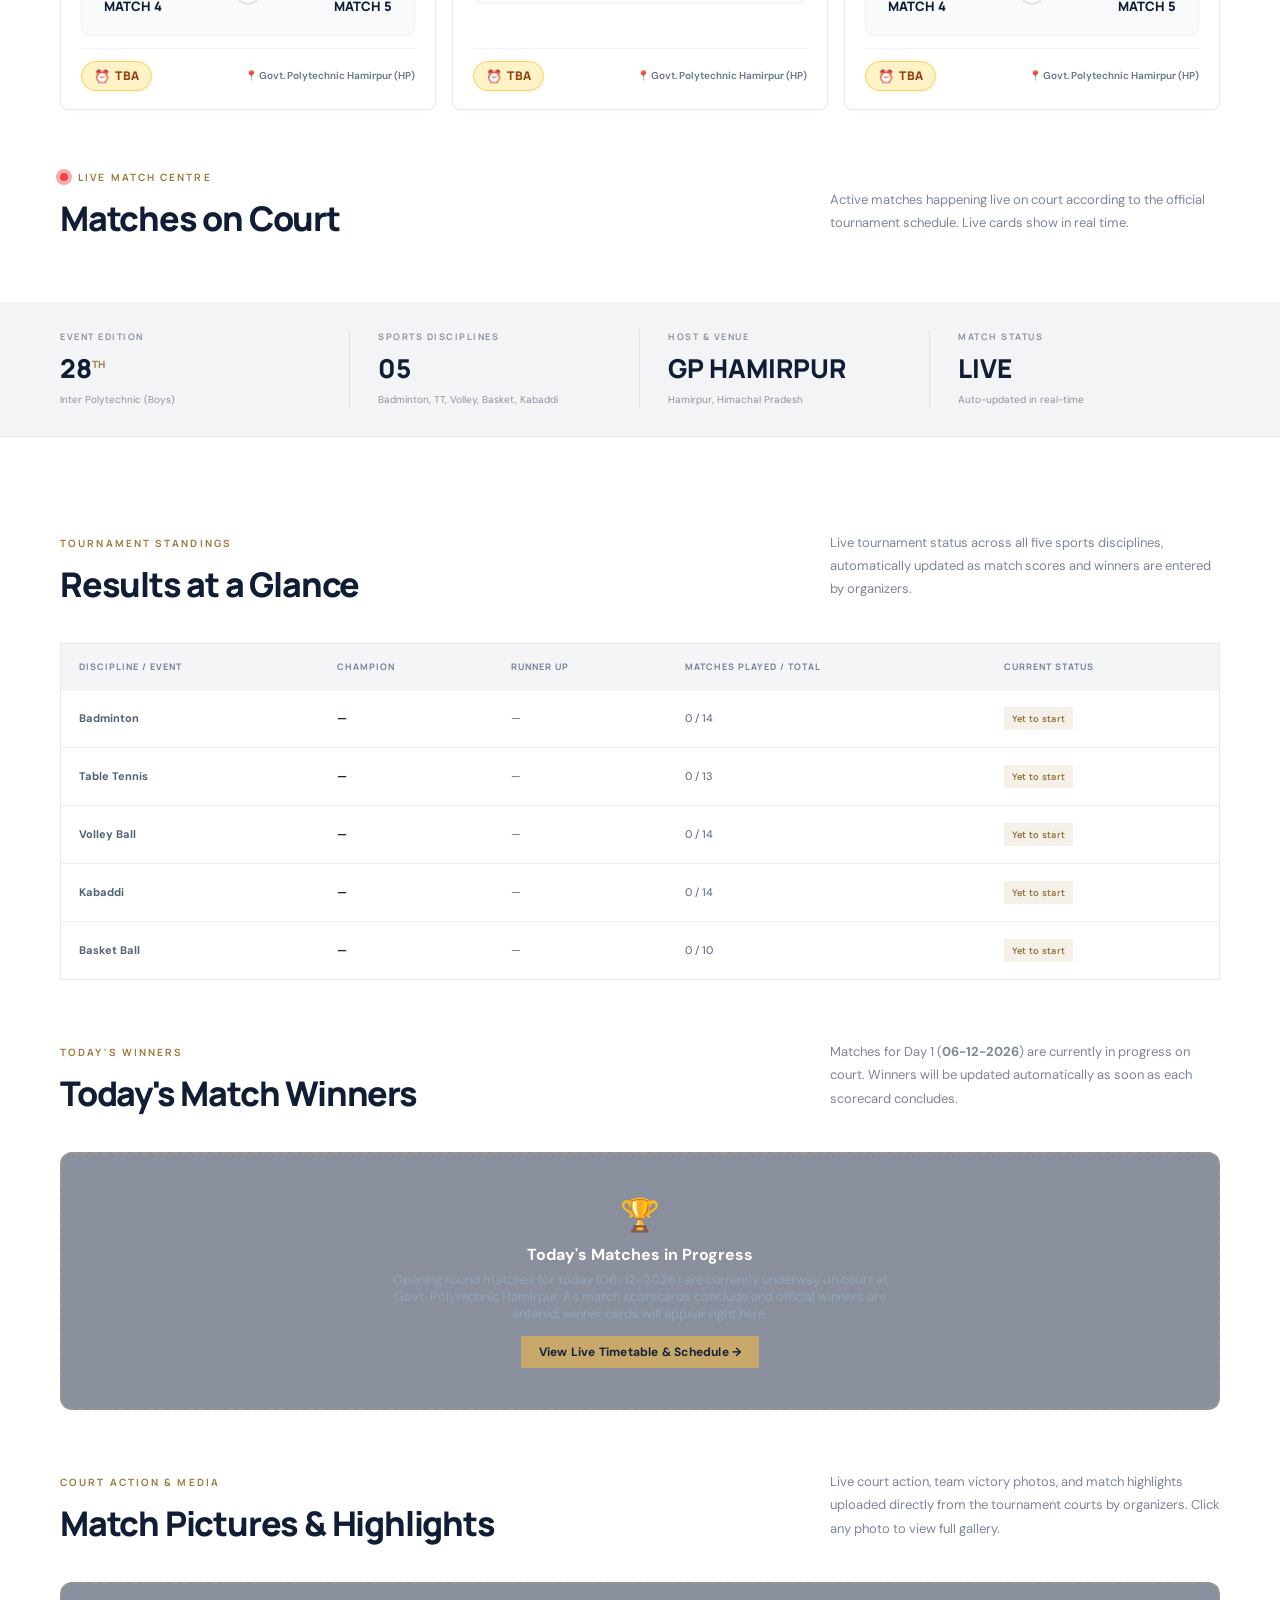
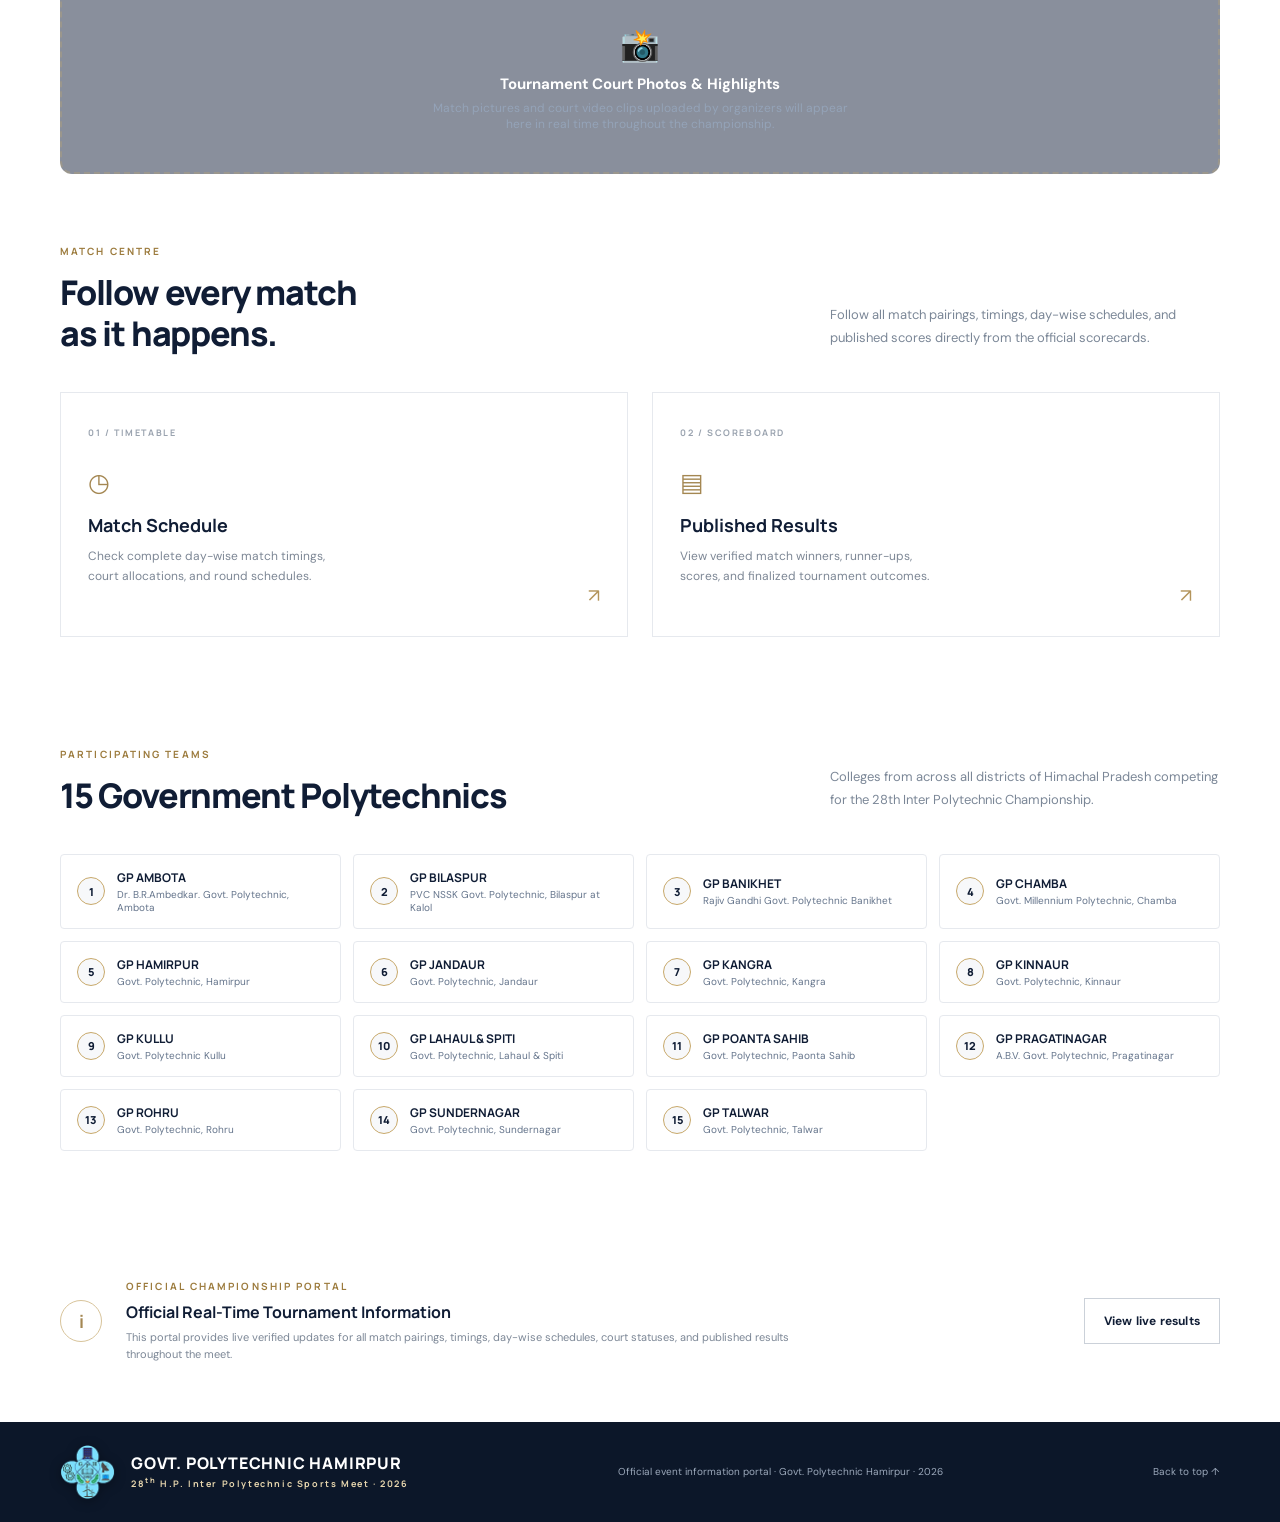
==== commit 99ed11ea: "Replace schedule highlights with Today's Match Winners section; add moving winner marquee ticker bel" ====
--- a/index.html
+++ b/index.html
@@ -80,6 +80,19 @@
       </div>
     </section>
 
+    <!-- Real-Time Moving Marquee Ticker: Winner Updates & Match Announcements -->
+    <div class="winner-marquee-ticker" id="winner-marquee-ticker" aria-label="Live Winner Announcements">
+      <div class="marquee-label">
+        <span class="marquee-pulse-dot"></span>
+        <span class="marquee-tag-text">WINNER UPDATES</span>
+      </div>
+      <div class="marquee-track-wrap">
+        <div class="marquee-content" id="winner-marquee-content">
+          <!-- Populated dynamically by app.js with live winner updates -->
+        </div>
+      </div>
+    </div>
+
     <!-- Sporting Disciplines Band (Shifted right below the Hero Section) -->
     <section class="sports-band sports-band-top">
       <div class="container">
@@ -198,20 +211,31 @@
       </div>
     </section>
 
-    <!-- Featured Schedule & Match Highlights Section -->
-    <section class="section container" style="padding-top: 10px; padding-bottom: 50px;">
-      <div class="section-heading">
-        <div>
-          <p class="eyebrow dark">SCHEDULE HIGHLIGHTS</p>
-          <h2>Next Matches Across All Disciplines</h2>
-        </div>
-        <p class="section-intro">Upcoming matches for each sporting discipline, auto-advancing to the next scheduled
-          game as each match concludes. <a class="text-link" href="schedule.html"
-            style="color:var(--navy);font-weight:700;display:inline-block;margin-left:6px">View full schedule
-            <span>→</span></a></p>
-      </div>
-      <div class="interactive-cards-grid" id="home-matches-grid">
-        <!-- Populated dynamically by app.js -->
+    <!-- Today's Match Winners Section (Replacing Schedule Highlights) -->
+    <section class="section container" id="today-winners-section" style="padding-top: 10px; padding-bottom: 50px;">
+      <div class="section-heading">
+        <div>
+          <p class="eyebrow dark">TODAY'S WINNERS</p>
+          <h2 id="today-winners-title">Match Winners of the Day</h2>
+        </div>
+        <p class="section-intro" id="today-winners-desc">Official match winners and published results across all sporting disciplines for today. <a class="text-link" href="results.html" style="color:var(--navy);font-weight:700;display:inline-block;margin-left:6px">View all results <span>→</span></a></p>
+      </div>
+      <div class="interactive-cards-grid" id="today-winners-grid">
+        <!-- Populated dynamically by app.js with today's winners -->
+      </div>
+    </section>
+
+    <!-- Match Pictures & Court Highlights Section -->
+    <section class="section container" id="match-highlights-section" style="padding-top: 10px; padding-bottom: 50px;">
+      <div class="section-heading">
+        <div>
+          <p class="eyebrow dark">COURT ACTION & MEDIA</p>
+          <h2>Match Pictures & Highlights</h2>
+        </div>
+        <p class="section-intro">Live court action, team victory photos, and match highlights uploaded directly from the tournament courts by organizers. Click any photo to view full gallery.</p>
+      </div>
+      <div class="highlights-media-grid" id="public-highlights-grid">
+        <!-- Populated dynamically by app.js from match media -->
       </div>
     </section>
 
--- a/assets/css/style.css
+++ b/assets/css/style.css
@@ -961,3 +961,200 @@
   aspect-ratio: 4/3;
   background: #000;
 }
+
+/* ----------------------------------------------------
+   Moving Winner Updates Marquee Ticker (Below Hero)
+---------------------------------------------------- */
+.winner-marquee-ticker {
+  background: linear-gradient(90deg, #091222 0%, #0f1d38 50%, #091222 100%);
+  border-top: 2px solid var(--gold);
+  border-bottom: 2px solid var(--gold);
+  box-shadow: 0 4px 20px rgba(0, 0, 0, 0.45);
+  display: flex;
+  align-items: center;
+  overflow: hidden;
+  position: relative;
+  height: 48px;
+  z-index: 100;
+}
+.marquee-label {
+  background: linear-gradient(135deg, #c8a96b 0%, #dfc38a 100%);
+  color: #0c1424;
+  font: 900 11px/1 'Manrope', sans-serif;
+  letter-spacing: 0.1em;
+  padding: 0 18px;
+  height: 100%;
+  display: flex;
+  align-items: center;
+  gap: 8px;
+  white-space: nowrap;
+  flex-shrink: 0;
+  z-index: 5;
+  box-shadow: 5px 0 15px rgba(0, 0, 0, 0.5);
+}
+.marquee-pulse-dot {
+  width: 8px;
+  height: 8px;
+  background: #dc2626;
+  border-radius: 50%;
+  box-shadow: 0 0 0 0 rgba(220, 38, 38, 0.7);
+  animation: pulseDotAnim 1.4s infinite;
+}
+.marquee-track-wrap {
+  flex: 1;
+  overflow: hidden;
+  position: relative;
+  display: flex;
+  align-items: center;
+  height: 100%;
+}
+.marquee-content {
+  display: inline-flex;
+  align-items: center;
+  white-space: nowrap;
+  animation: marqueeScroll 35s linear infinite;
+  will-change: transform;
+}
+.winner-marquee-ticker:hover .marquee-content {
+  animation-play-state: paused;
+}
+@keyframes marqueeScroll {
+  0% { transform: translateX(0%); }
+  100% { transform: translateX(-50%); }
+}
+.marquee-item {
+  color: #e2e8f0;
+  font: 600 13px 'DM Sans', sans-serif;
+  padding: 0 28px;
+  display: inline-flex;
+  align-items: center;
+  gap: 9px;
+}
+.marquee-item strong {
+  color: #fde047;
+  font: 800 13px 'Manrope', sans-serif;
+}
+.marquee-winner-pill {
+  background: rgba(34, 197, 94, 0.2);
+  border: 1px solid #22c55e;
+  color: #86efac;
+  font: 800 11px/1.2 'Manrope', sans-serif;
+  padding: 3px 9px;
+  border-radius: 12px;
+}
+.marquee-sep {
+  color: var(--gold);
+  opacity: 0.65;
+  margin: 0 10px;
+  font-size: 14px;
+}
+
+/* ----------------------------------------------------
+   Card Match Photo Banner (Public View)
+---------------------------------------------------- */
+.card-match-photo-wrap {
+  margin: 10px 0 6px;
+  border-radius: 8px;
+  overflow: hidden;
+  position: relative;
+  cursor: pointer;
+  background: #0f172a;
+  border: 1px solid rgba(255, 255, 255, 0.1);
+  max-height: 190px;
+  transition: transform .2s, border-color .2s;
+}
+.card-match-photo-wrap:hover {
+  transform: translateY(-2px);
+  border-color: var(--gold);
+}
+.card-match-photo {
+  width: 100%;
+  height: 180px;
+  object-fit: cover;
+  display: block;
+}
+.card-photo-overlay {
+  position: absolute;
+  bottom: 0;
+  left: 0;
+  right: 0;
+  background: linear-gradient(180deg, transparent 0%, rgba(10, 15, 30, 0.85) 100%);
+  padding: 8px 12px;
+  display: flex;
+  justify-content: flex-end;
+}
+.card-photo-badge {
+  background: rgba(15, 23, 42, 0.85);
+  backdrop-filter: blur(4px);
+  color: var(--gold-light);
+  border: 1px solid rgba(200, 169, 107, 0.4);
+  font: 700 10px 'Manrope', sans-serif;
+  padding: 3px 8px;
+  border-radius: 12px;
+}
+
+/* ----------------------------------------------------
+   Match Pictures & Highlights Public Gallery
+---------------------------------------------------- */
+.highlights-media-grid {
+  display: grid;
+  grid-template-columns: repeat(auto-fill, minmax(280px, 1fr));
+  gap: 20px;
+  margin-top: 20px;
+}
+.highlight-photo-card {
+  background: #14213a;
+  border: 1px solid rgba(255, 255, 255, 0.12);
+  border-radius: 10px;
+  overflow: hidden;
+  cursor: pointer;
+  transition: all .25s ease;
+  display: flex;
+  flex-direction: column;
+}
+.highlight-photo-card:hover {
+  transform: translateY(-4px);
+  border-color: var(--gold);
+  box-shadow: 0 12px 28px rgba(0, 0, 0, 0.4);
+}
+.highlight-img-wrap {
+  position: relative;
+  width: 100%;
+  height: 200px;
+  background: #091222;
+  overflow: hidden;
+}
+.highlight-img-wrap img {
+  width: 100%;
+  height: 100%;
+  object-fit: cover;
+  transition: transform .3s ease;
+}
+.highlight-photo-card:hover .highlight-img-wrap img {
+  transform: scale(1.04);
+}
+.highlight-media-count {
+  position: absolute;
+  bottom: 8px;
+  right: 8px;
+  background: rgba(11, 19, 35, 0.85);
+  color: #fff;
+  border: 1px solid rgba(255, 255, 255, 0.2);
+  font: 700 10px 'Manrope', sans-serif;
+  padding: 3px 8px;
+  border-radius: 12px;
+}
+.highlight-card-body {
+  padding: 14px 16px;
+  display: flex;
+  flex-direction: column;
+  gap: 4px;
+}
+.highlights-placeholder-card {
+  grid-column: 1 / -1;
+  text-align: center;
+  background: rgba(20, 33, 58, 0.5);
+  border: 2px dashed rgba(200, 169, 107, 0.3);
+  border-radius: 12px;
+  padding: 40px 20px;
+}
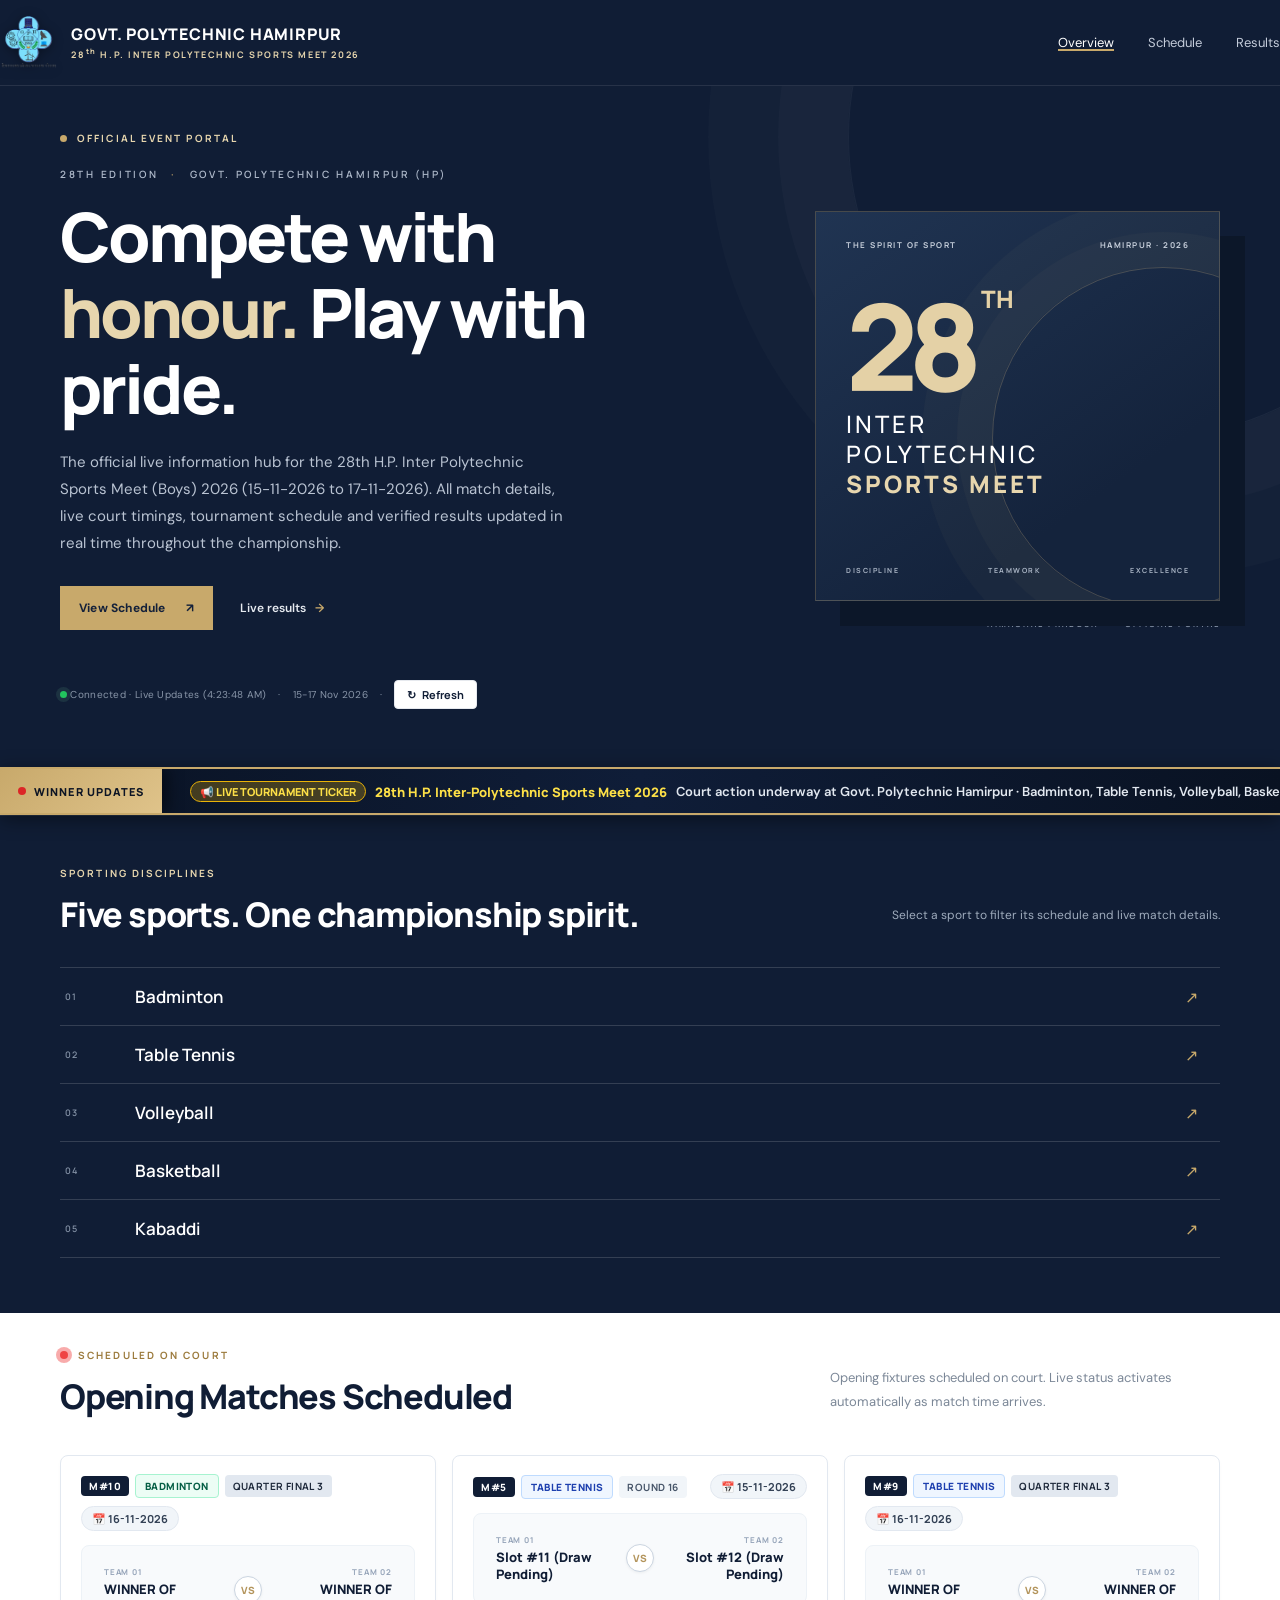
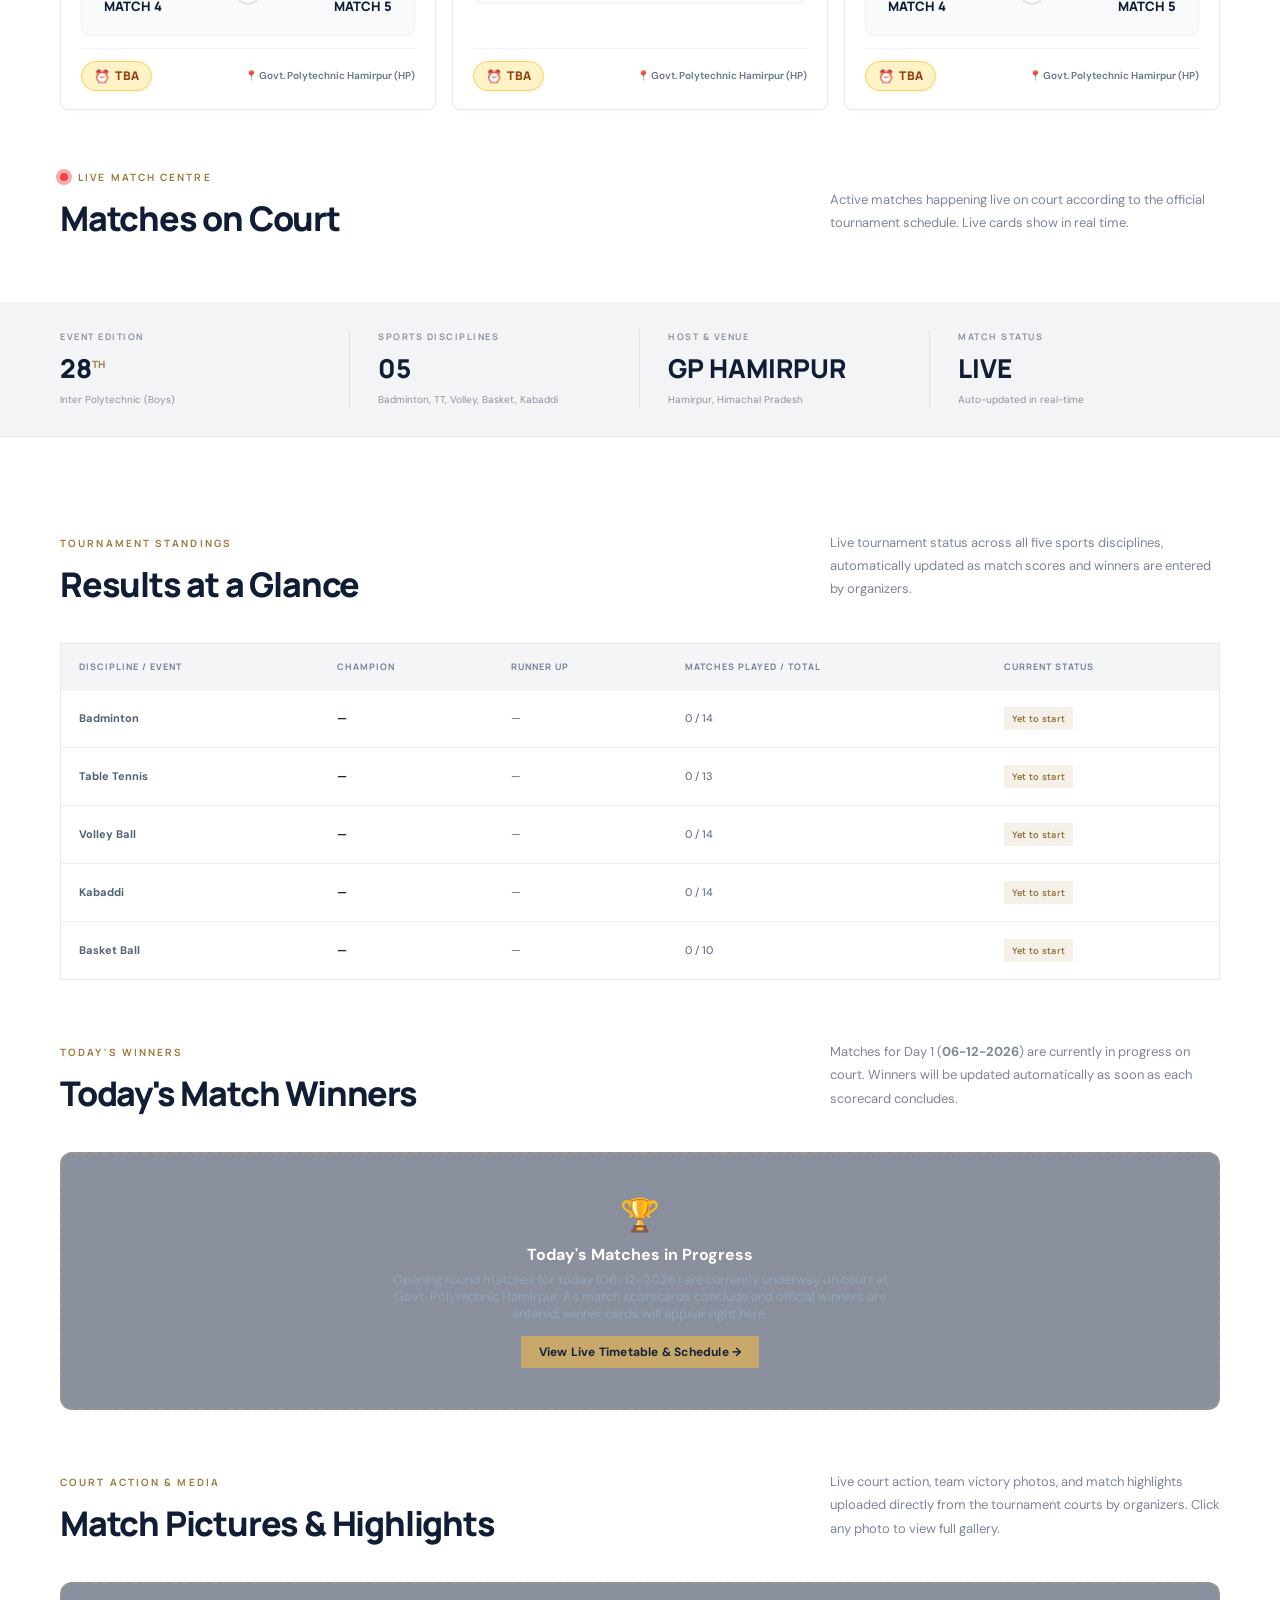
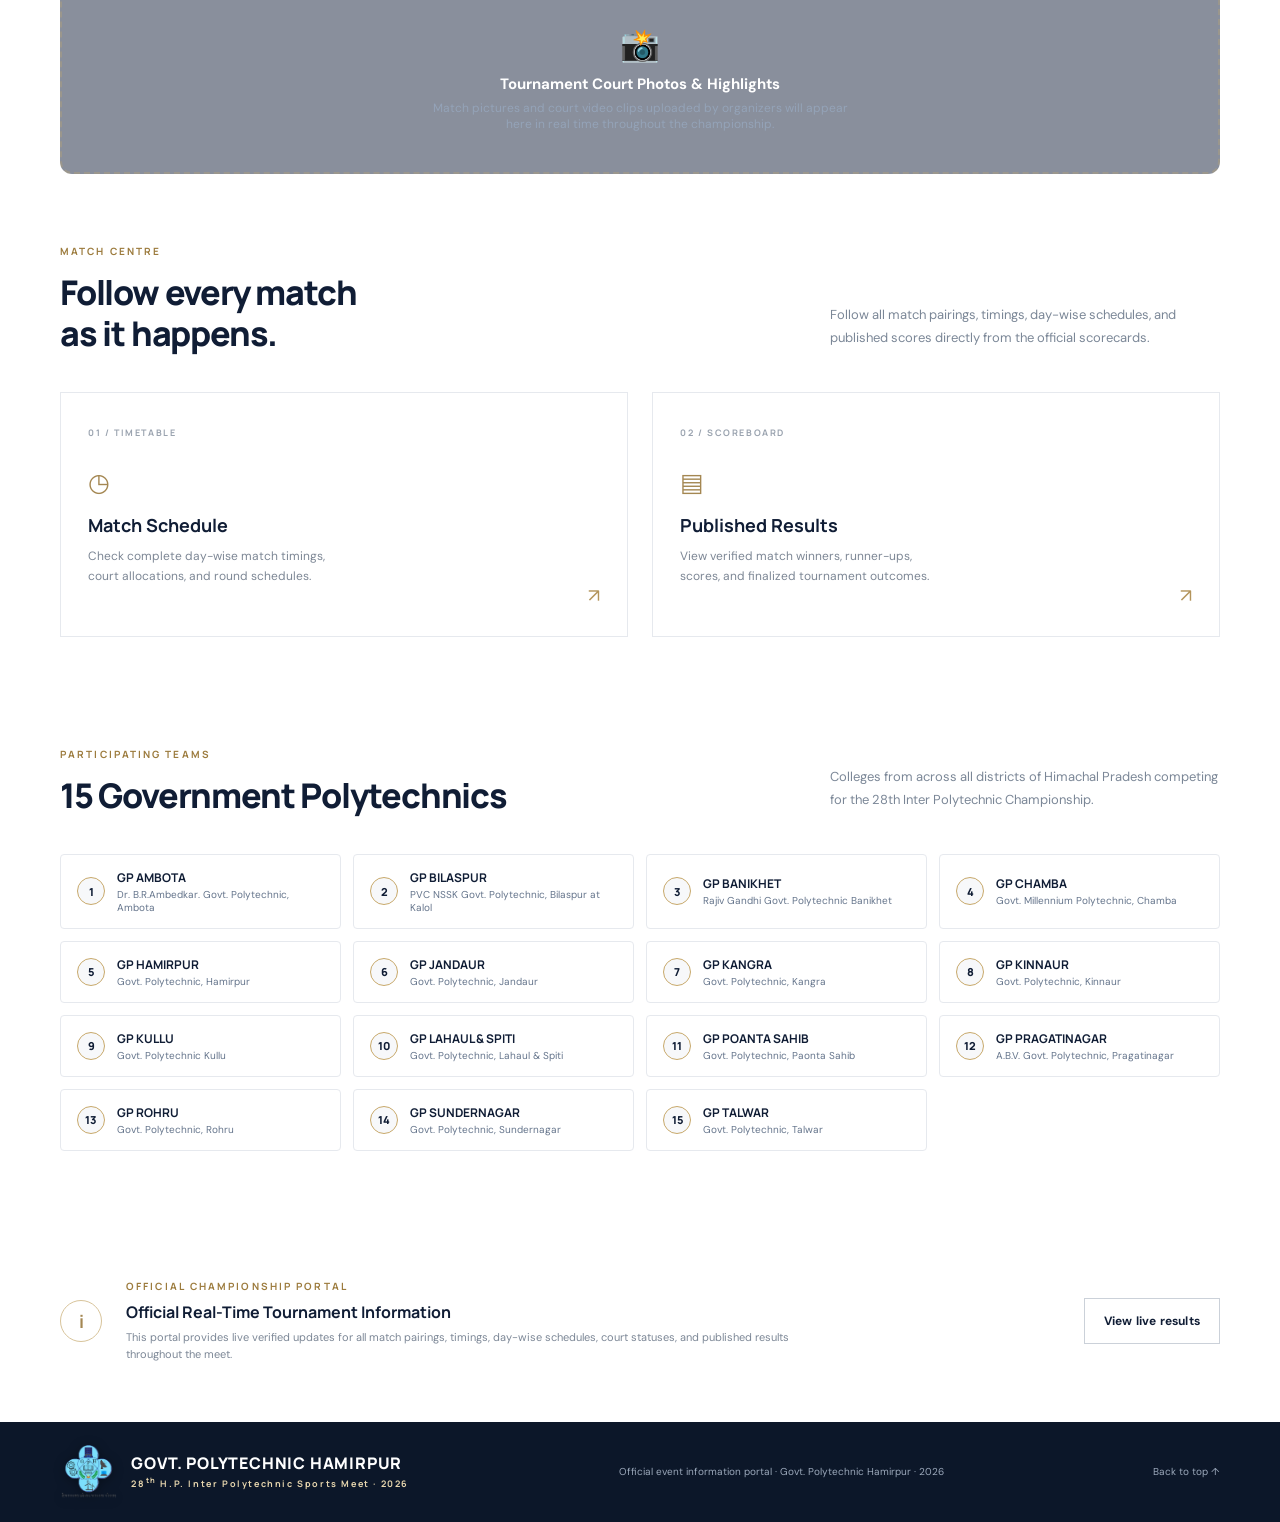
==== commit 434c3d76: "Update logo to LOGO1.png across all pages, favicons, headers and footers" ====
--- a/index.html
+++ b/index.html
@@ -8,7 +8,7 @@
   <meta name="description"
     content="Official live match details, fixtures, schedule and results for the 28th H.P. Inter Polytechnic Sports Meet (Boys) 2026.">
   <title>28th H.P. Inter Polytechnic Sports Meet 2026 | Govt. Polytechnic Hamirpur</title>
-  <link rel="icon" type="image/png" href="logo.png">
+  <link rel="icon" type="image/png" href="LOGO1.png">
   <link rel="preconnect" href="https://fonts.googleapis.com">
   <link rel="preconnect" href="https://fonts.gstatic.com" crossorigin>
   <link
@@ -21,7 +21,7 @@
   <header class="site-header">
     <div class="container nav-wrap">
       <a class="brand" href="index.html">
-        <img class="brand-logo" src="logo.png" alt="Govt. Polytechnic Hamirpur Logo">
+        <img class="brand-logo" src="LOGO1.png" alt="Govt. Polytechnic Hamirpur Logo">
         <div class="brand-text">
           <span class="college-title">GOVT. POLYTECHNIC HAMIRPUR</span>
           <span class="event-subtitle">28<sup>th</sup> H.P. INTER POLYTECHNIC SPORTS MEET 2026</span>
@@ -298,7 +298,7 @@
   <footer class="site-footer">
     <div class="container footer-inner">
       <a class="brand footer-brand" href="index.html">
-        <img class="brand-logo" src="logo.png" alt="Govt. Polytechnic Hamirpur Logo">
+        <img class="brand-logo" src="LOGO1.png" alt="Govt. Polytechnic Hamirpur Logo">
         <div class="brand-text">
           <span class="college-title">GOVT. POLYTECHNIC HAMIRPUR</span>
           <span class="event-subtitle">28<sup>th</sup> H.P. Inter Polytechnic Sports Meet · 2026</span>
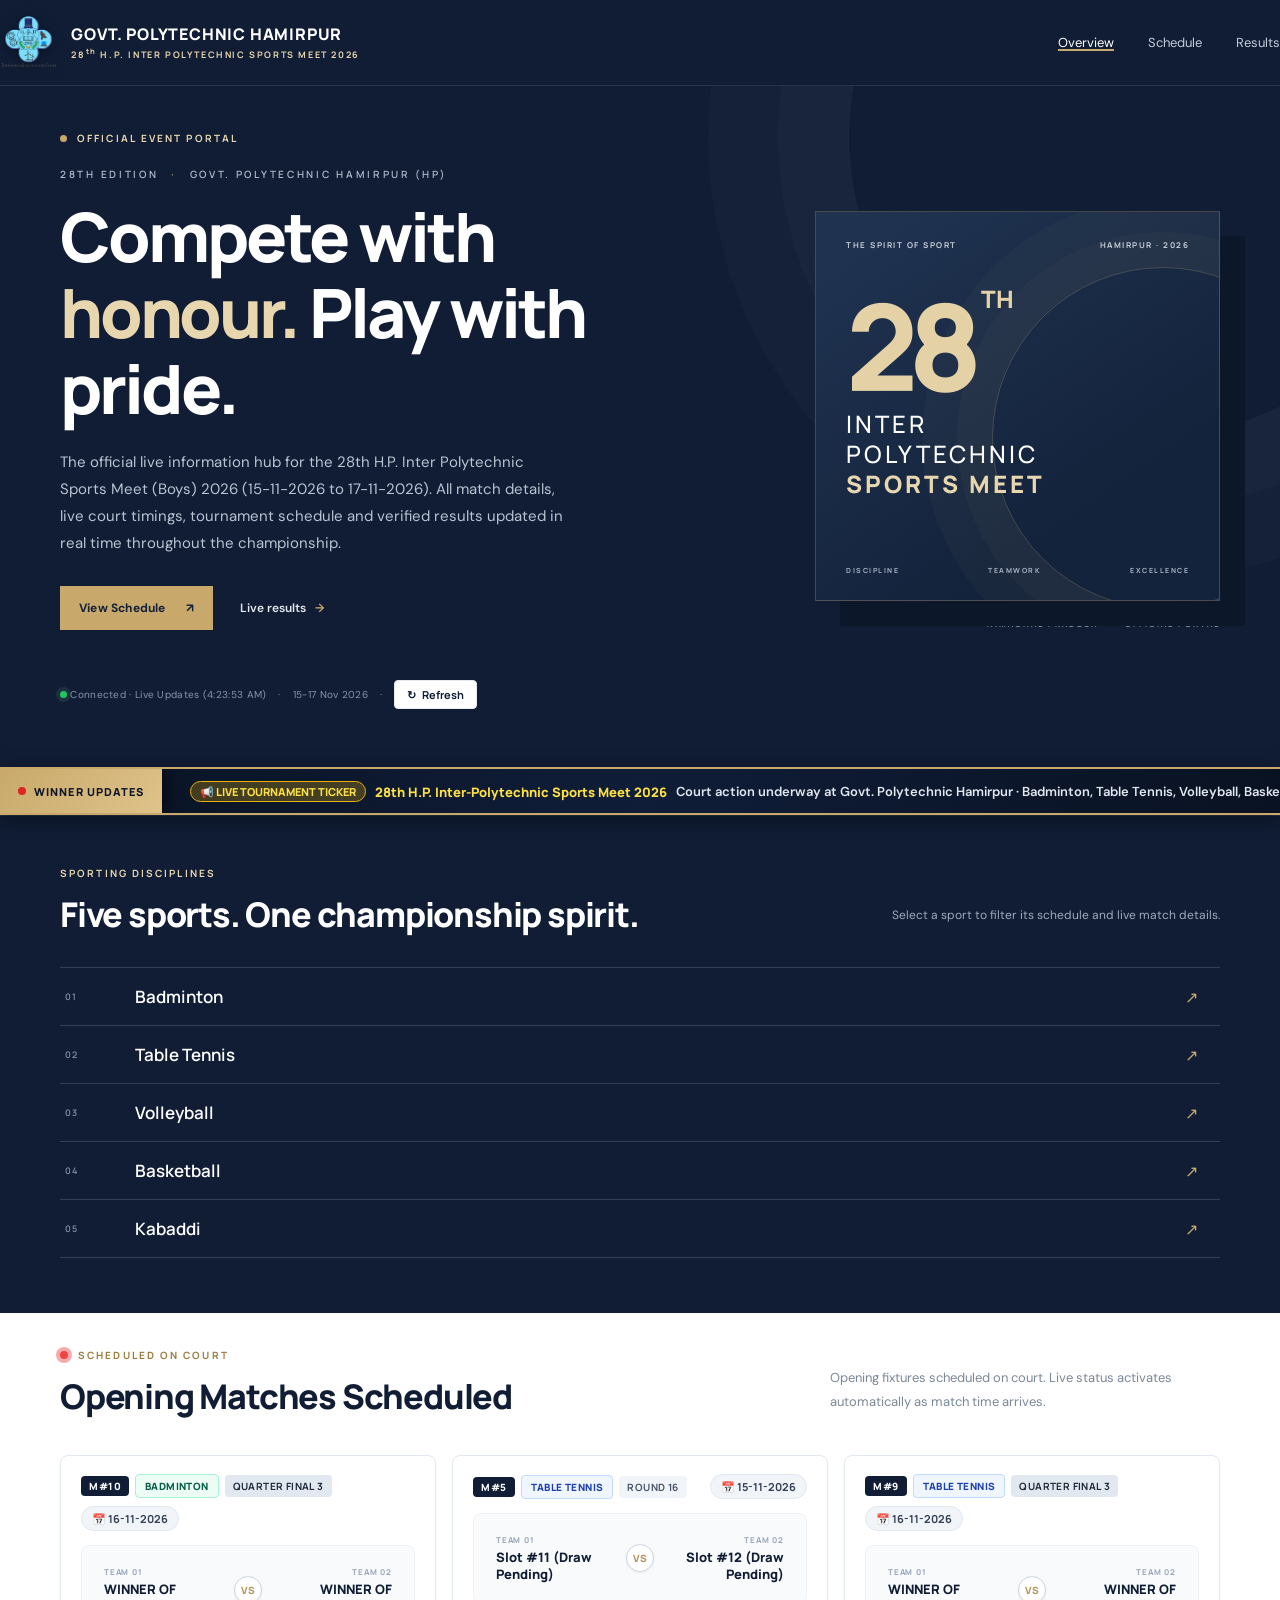
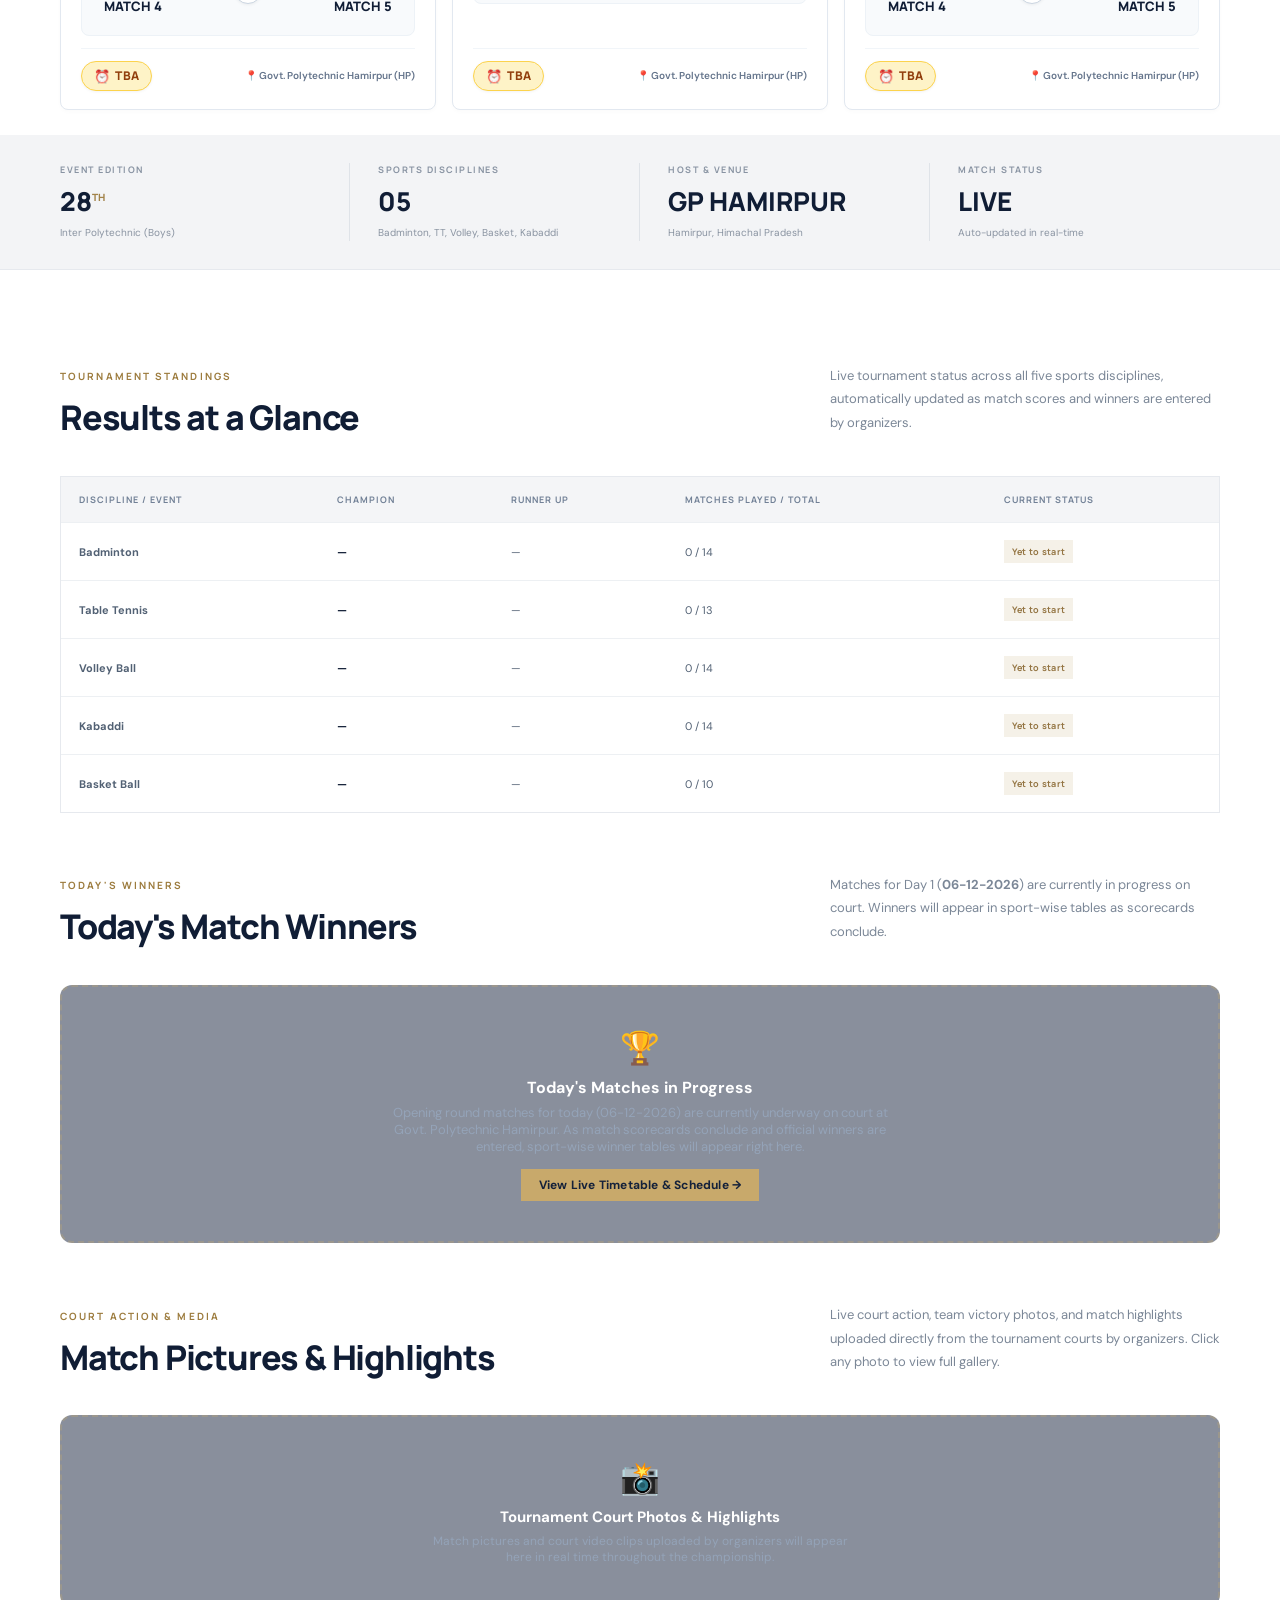
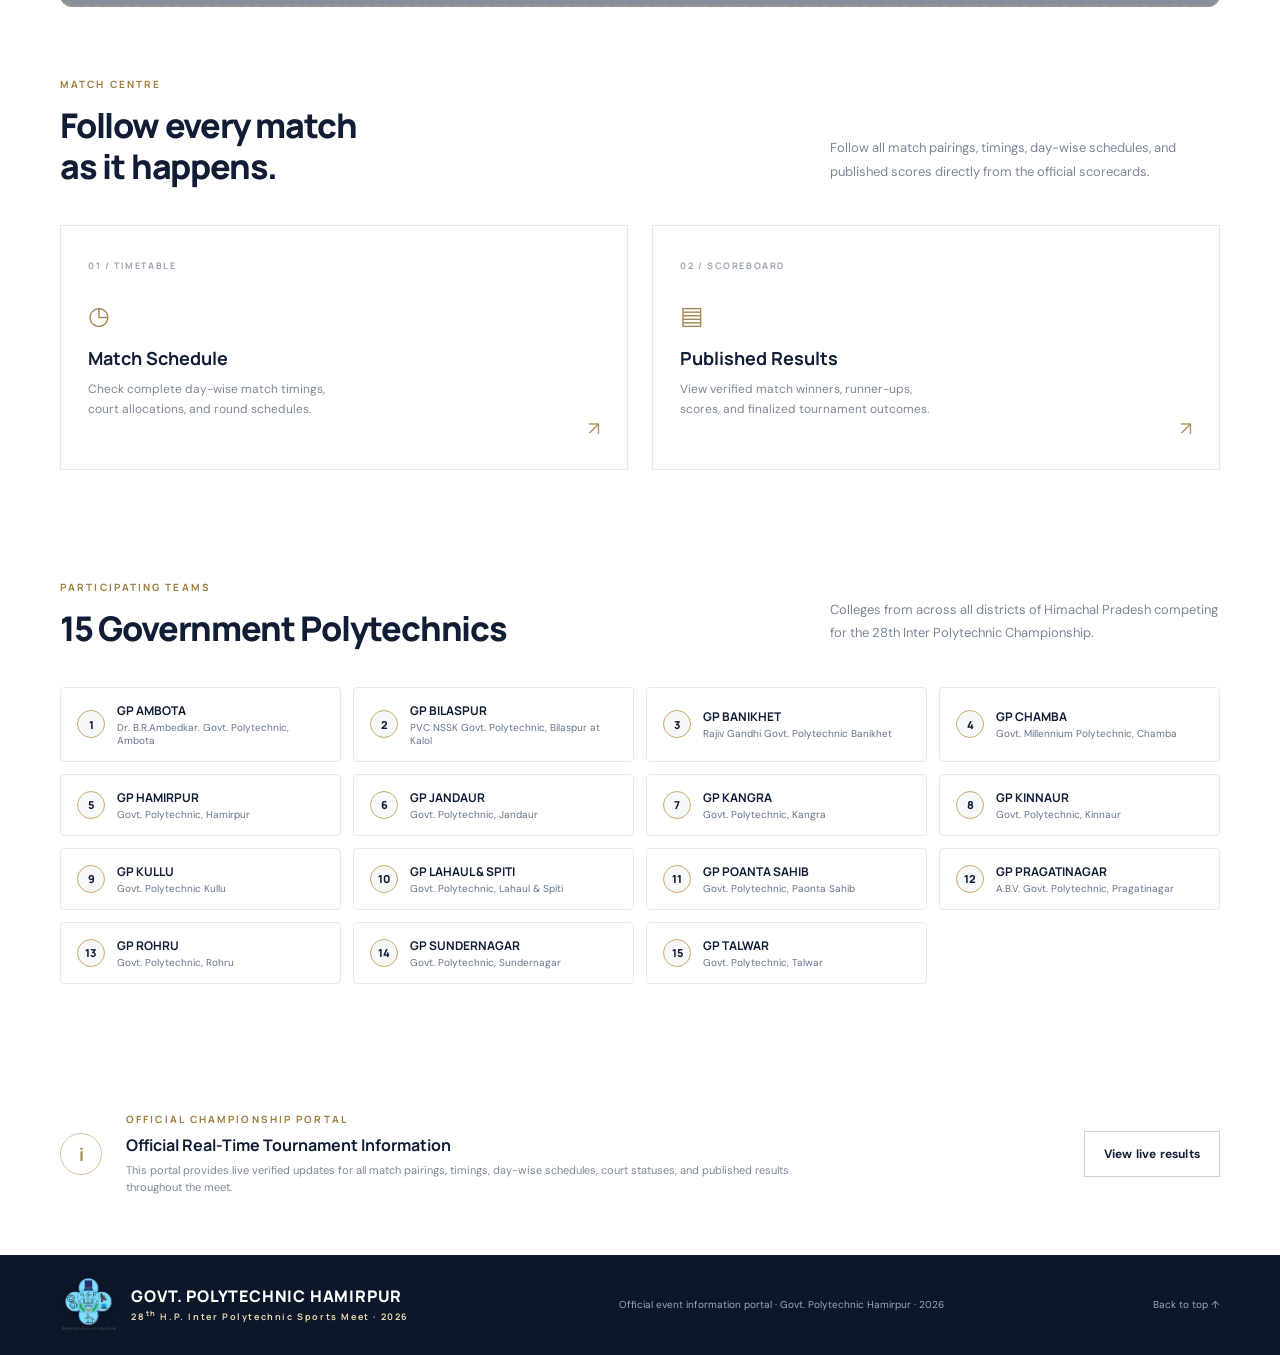
==== commit 6a7930ed: "Remove navy blue LIVE NOW ON COURT section and render Today's Winners in sport-wise tables" ====
--- a/index.html
+++ b/index.html
@@ -113,34 +113,6 @@
       </div>
     </section>
 
-    <!-- Live on Court Match Banner (Visible automatically when matches are active) -->
-    <section class="live-banner-section container" id="live-banner-section" style="display: none;">
-      <div class="live-banner-card">
-        <div class="live-banner-header">
-          <h3><span class="pulse-dot"></span> LIVE NOW ON COURT</h3>
-          <span class="live-banner-clock" id="live-banner-clock">Live updates in progress</span>
-        </div>
-        <div class="live-banner-matches-grid" id="live-banner-content">
-          <!-- Injected automatically by live match engine in app.js -->
-        </div>
-      </div>
-    </section>
-
-    <!-- Live Match Centre Section in Overview -->
-    <section class="section container" id="live-matches-section" style="padding-top: 35px; padding-bottom: 25px;">
-      <div class="section-heading">
-        <div>
-          <p class="eyebrow dark" id="live-section-eyebrow"><span class="pulse-dot"></span> LIVE MATCH CENTRE</p>
-          <h2 id="live-section-title">Matches on Court</h2>
-        </div>
-        <p class="section-intro" id="live-section-desc">Active matches happening live on court according to the official
-          tournament schedule. Live cards show in real time.</p>
-      </div>
-      <div class="interactive-cards-grid" id="live-matches-grid">
-        <!-- Injected automatically by live match engine in app.js -->
-      </div>
-    </section>
-
     <!-- Live Match Centre Section in Overview -->
     <section class="section container" id="live-matches-section" style="padding-top: 35px; padding-bottom: 25px;">
       <div class="section-heading">
@@ -211,17 +183,17 @@
       </div>
     </section>
 
-    <!-- Today's Match Winners Section (Replacing Schedule Highlights) -->
+    <!-- Today's Match Winners Section (Sport-Wise Tables) -->
     <section class="section container" id="today-winners-section" style="padding-top: 10px; padding-bottom: 50px;">
       <div class="section-heading">
         <div>
           <p class="eyebrow dark">TODAY'S WINNERS</p>
           <h2 id="today-winners-title">Match Winners of the Day</h2>
         </div>
-        <p class="section-intro" id="today-winners-desc">Official match winners and published results across all sporting disciplines for today. <a class="text-link" href="results.html" style="color:var(--navy);font-weight:700;display:inline-block;margin-left:6px">View all results <span>→</span></a></p>
-      </div>
-      <div class="interactive-cards-grid" id="today-winners-grid">
-        <!-- Populated dynamically by app.js with today's winners -->
+        <p class="section-intro" id="today-winners-desc">Official match winners and published results across all sporting disciplines for today grouped sport-wise. <a class="text-link" href="results.html" style="color:var(--navy);font-weight:700;display:inline-block;margin-left:6px">View full tournament results <span>→</span></a></p>
+      </div>
+      <div id="today-winners-tables-wrap">
+        <!-- Populated dynamically by app.js with sport-wise tables -->
       </div>
     </section>
 
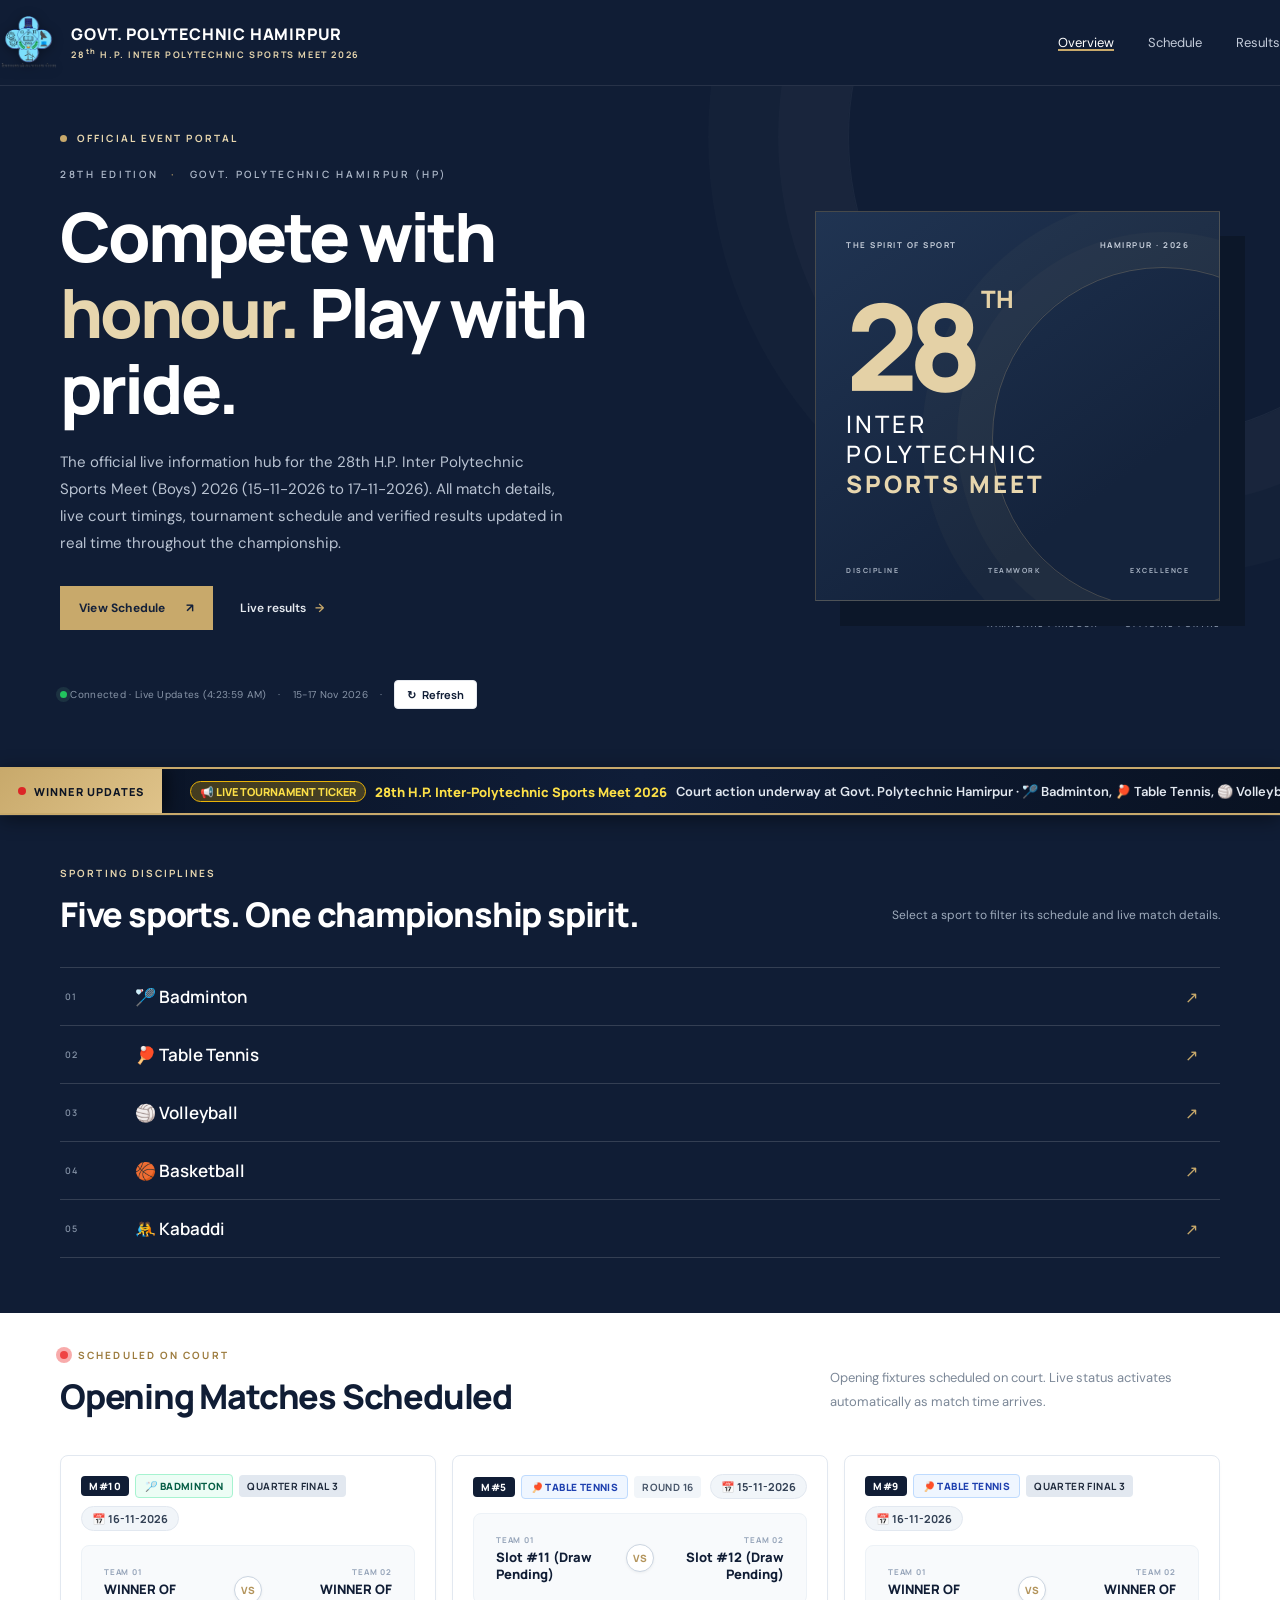
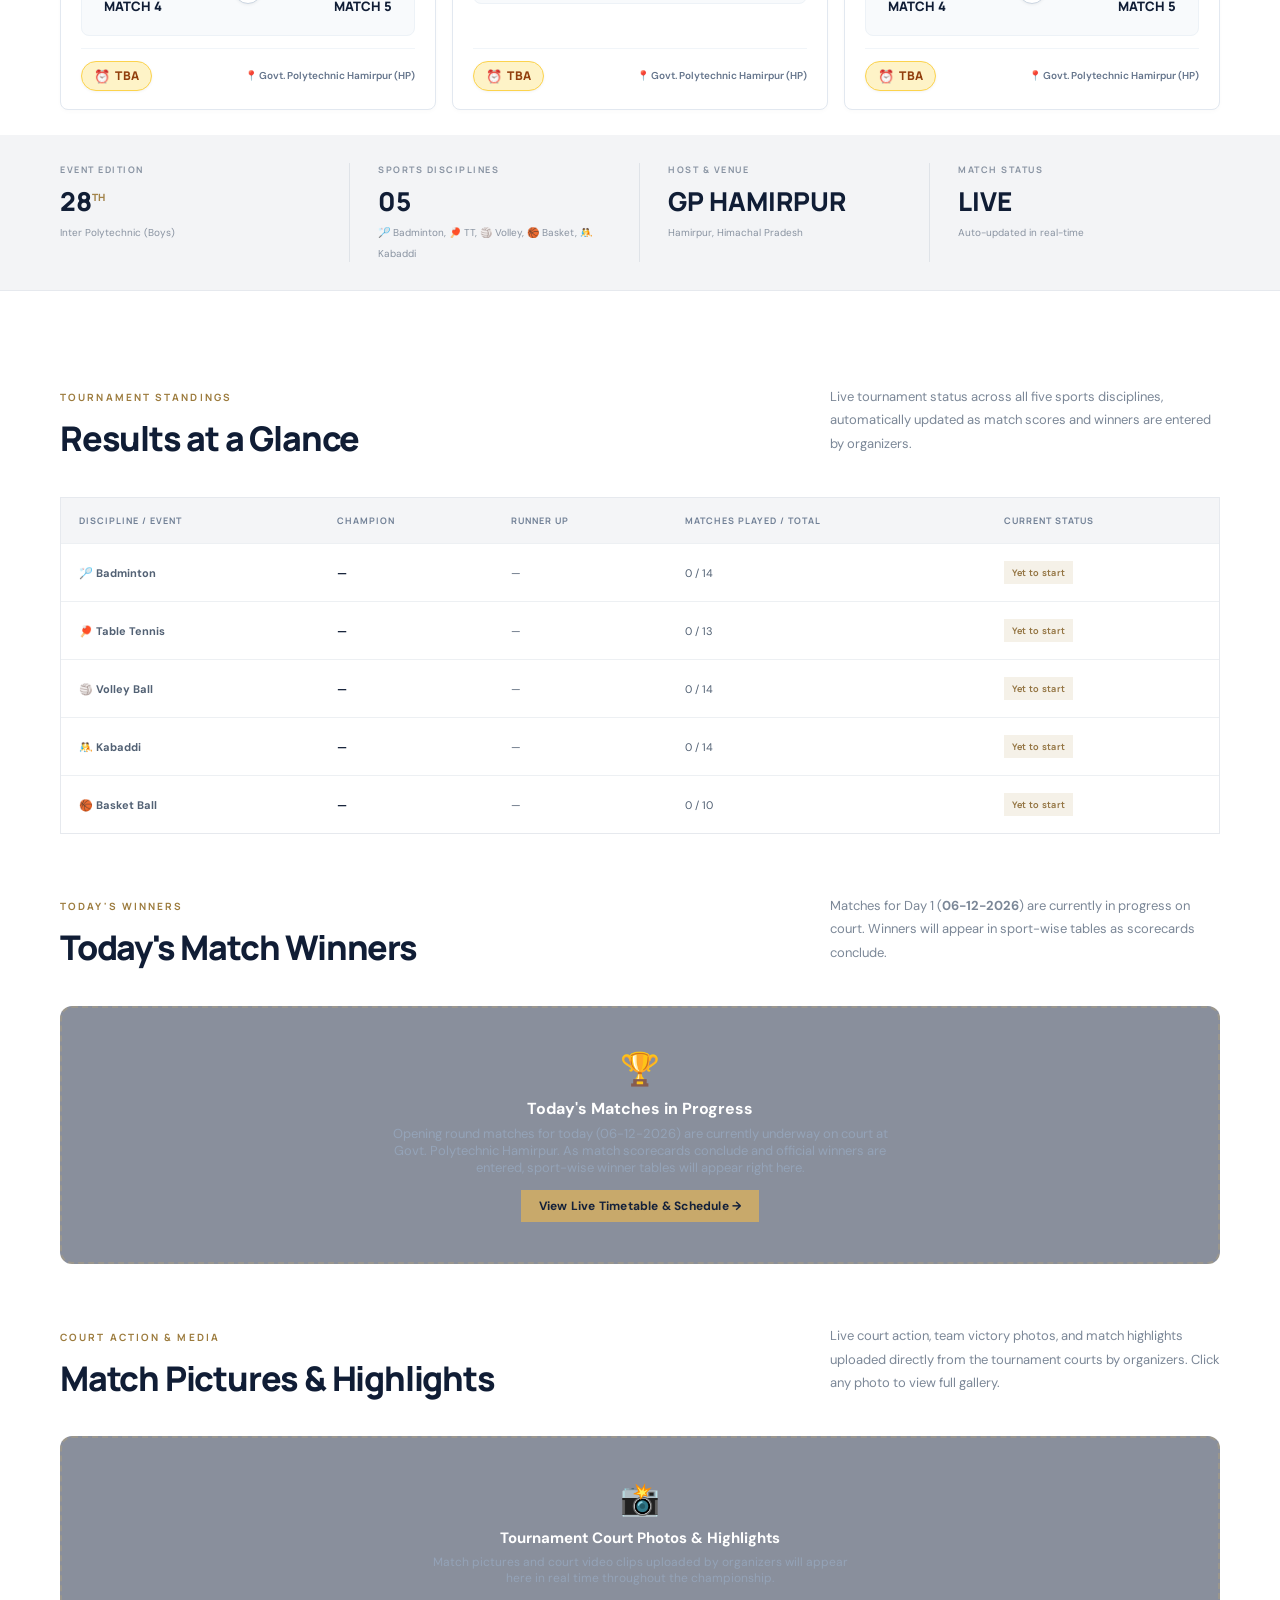
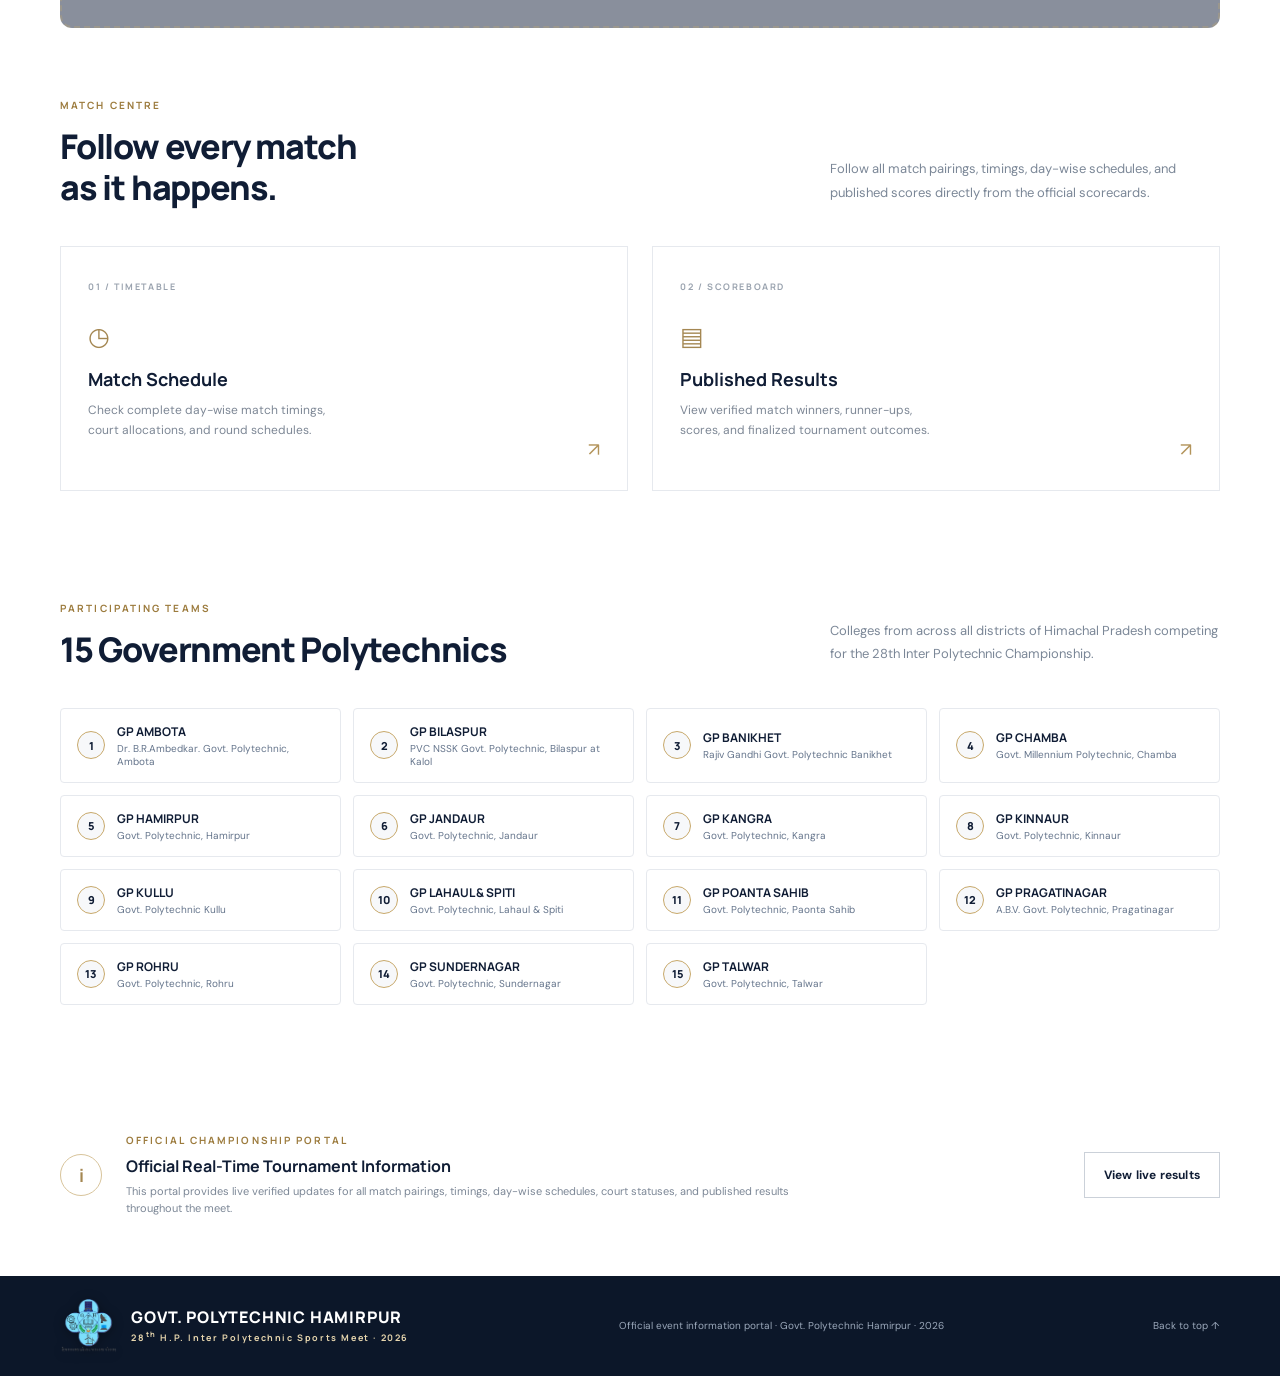
==== commit 7578ca31: "Add sports icons with names in match cards, tables, headers, and filters" ====
--- a/index.html
+++ b/index.html
@@ -104,11 +104,11 @@
           <p>Select a sport to filter its schedule and live match details.</p>
         </div>
         <div class="sports-list">
-          <a href="schedule.html?sport=Badminton"><span>01</span>Badminton <b>↗</b></a>
-          <a href="schedule.html?sport=Table%20Tennis"><span>02</span>Table Tennis <b>↗</b></a>
-          <a href="schedule.html?sport=Volleyball"><span>03</span>Volleyball <b>↗</b></a>
-          <a href="schedule.html?sport=Basketball"><span>04</span>Basketball <b>↗</b></a>
-          <a href="schedule.html?sport=Kabaddi"><span>05</span>Kabaddi <b>↗</b></a>
+          <a href="schedule.html?sport=Badminton"><span>01</span>🏸 Badminton <b>↗</b></a>
+          <a href="schedule.html?sport=Table%20Tennis"><span>02</span>🏓 Table Tennis <b>↗</b></a>
+          <a href="schedule.html?sport=Volleyball"><span>03</span>🏐 Volleyball <b>↗</b></a>
+          <a href="schedule.html?sport=Basketball"><span>04</span>🏀 Basketball <b>↗</b></a>
+          <a href="schedule.html?sport=Kabaddi"><span>05</span>🤼 Kabaddi <b>↗</b></a>
         </div>
       </div>
     </section>
@@ -139,7 +139,7 @@
         <div>
           <span class="quick-label">SPORTS DISCIPLINES</span>
           <strong>05</strong>
-          <small>Badminton, TT, Volley, Basket, Kabaddi</small>
+          <small>🏸 Badminton, 🏓 TT, 🏐 Volley, 🏀 Basket, 🤼 Kabaddi</small>
         </div>
         <div>
           <span class="quick-label">HOST & VENUE</span>
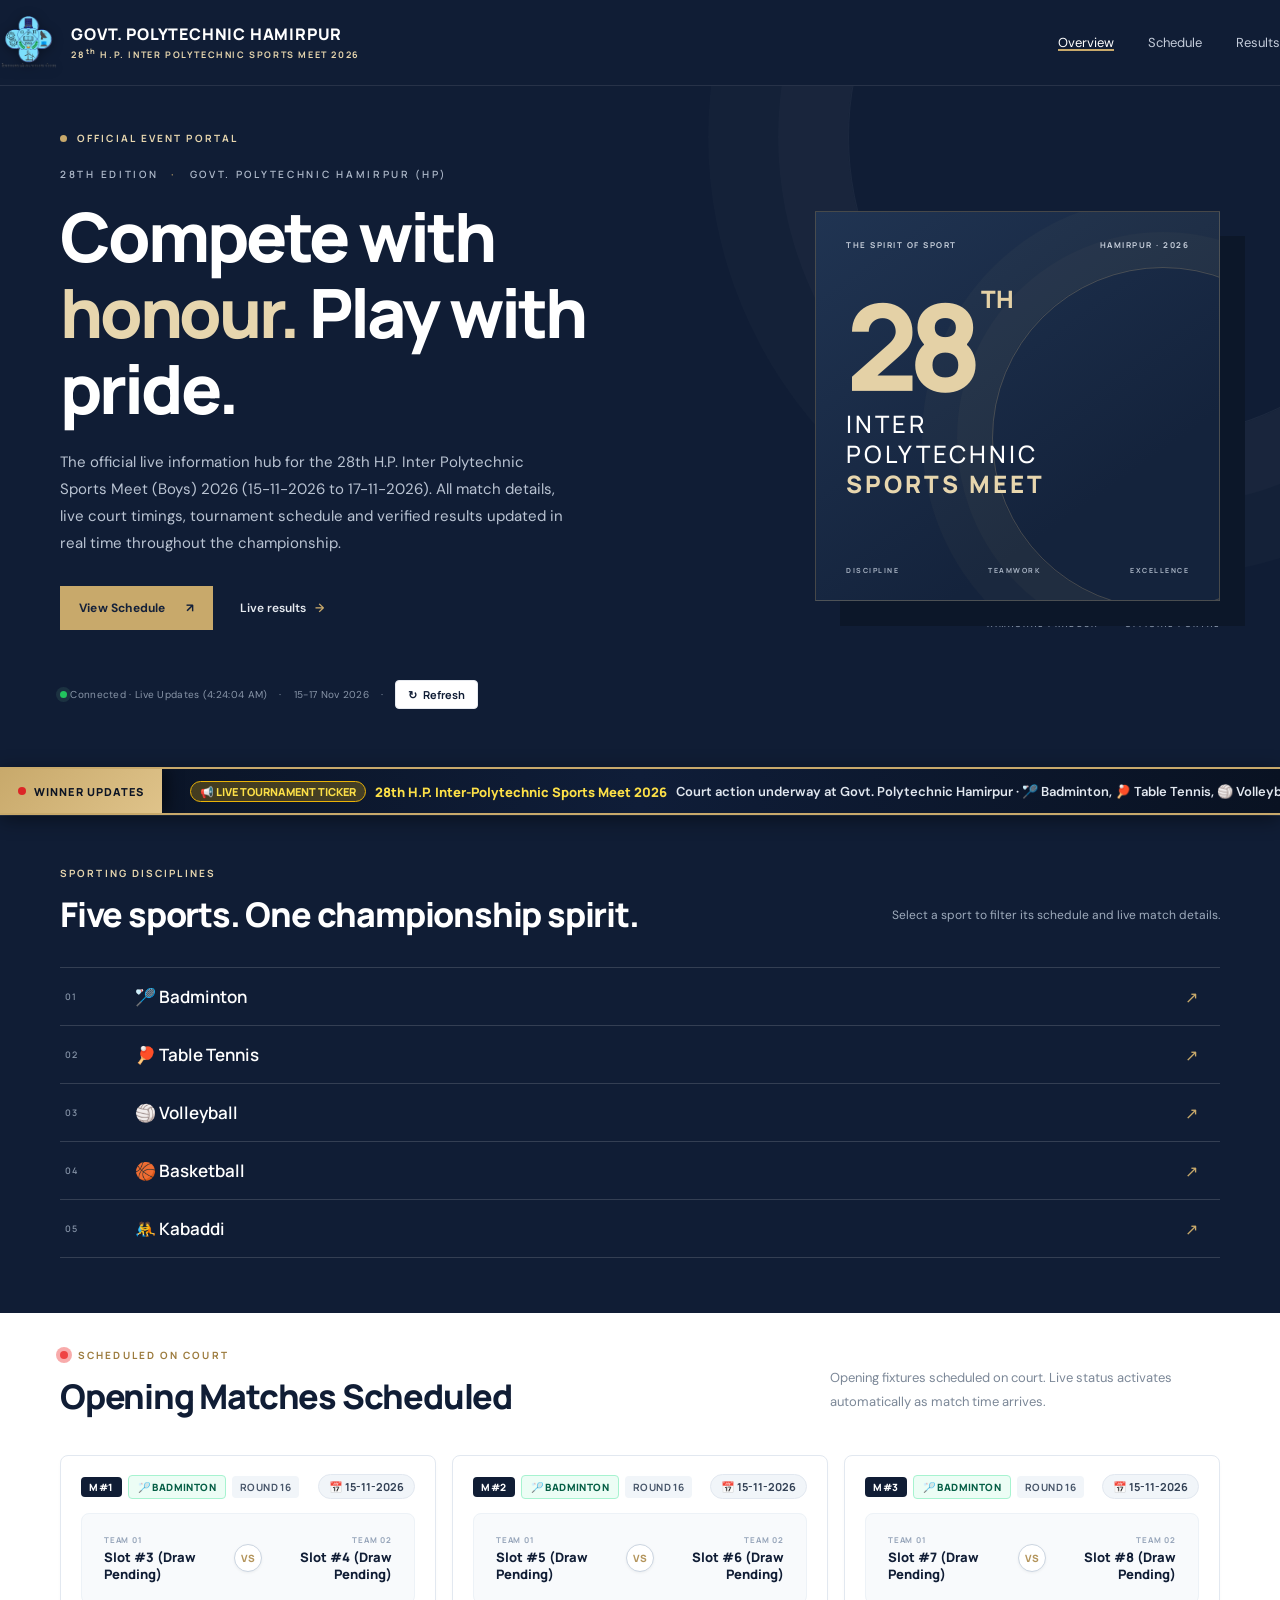
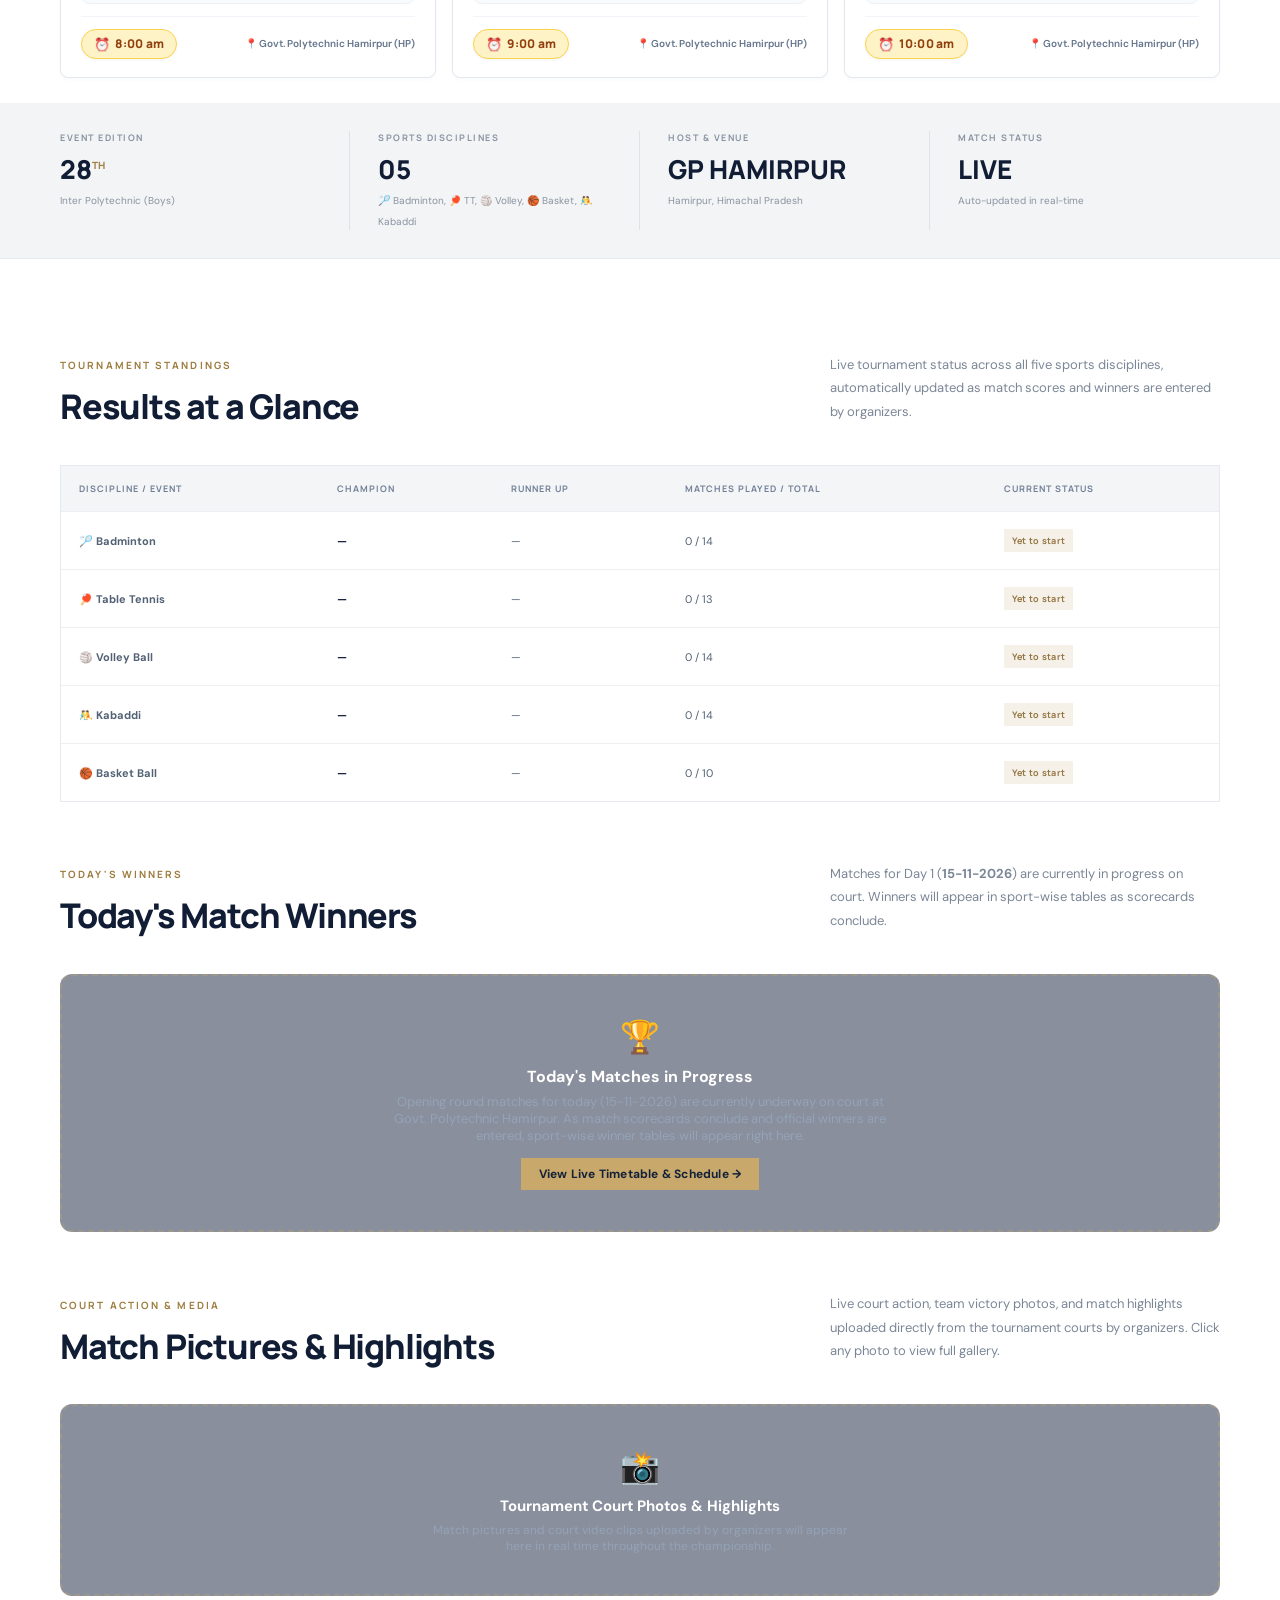
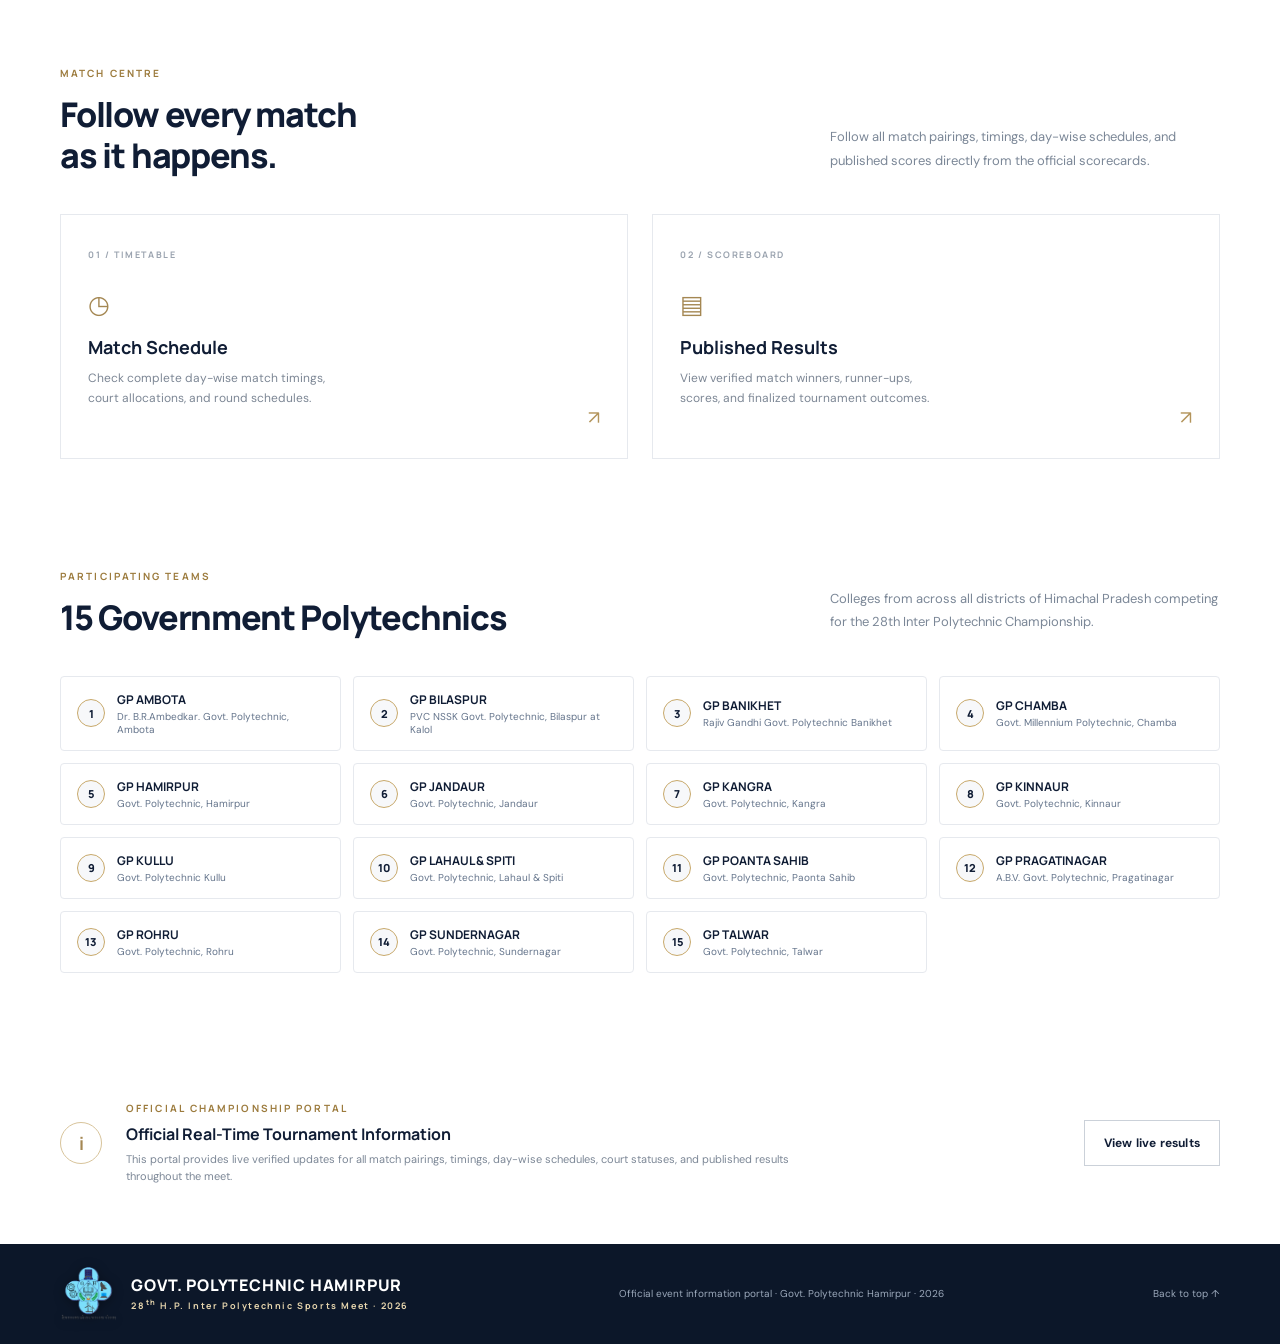
==== commit 45f389a5: "Fix live match display on phones by normalizing tournament clock and adding cache-busting" ====
--- a/index.html
+++ b/index.html
@@ -14,7 +14,10 @@
   <link
     href="https://fonts.googleapis.com/css2?family=DM+Sans:wght@400;500;600;700&family=Manrope:wght@400;500;600;700;800&display=swap"
     rel="stylesheet">
-  <link rel="stylesheet" href="assets/css/style.css">
+  <meta http-equiv="Cache-Control" content="no-cache, no-store, must-revalidate">
+  <meta http-equiv="Pragma" content="no-cache">
+  <meta http-equiv="Expires" content="0">
+  <link rel="stylesheet" href="assets/css/style.css?v=20261115_livefix">
 </head>
 
 <body>
@@ -281,9 +284,9 @@
     </div>
   </footer>
 
-  <script src="assets/js/admin-db.js"></script>
-  <script src="assets/js/sheets.js"></script>
-  <script src="assets/js/app.js"></script>
+  <script src="assets/js/admin-db.js?v=20261115_livefix"></script>
+  <script src="assets/js/sheets.js?v=20261115_livefix"></script>
+  <script src="assets/js/app.js?v=20261115_livefix"></script>
 </body>
 
 </html>
